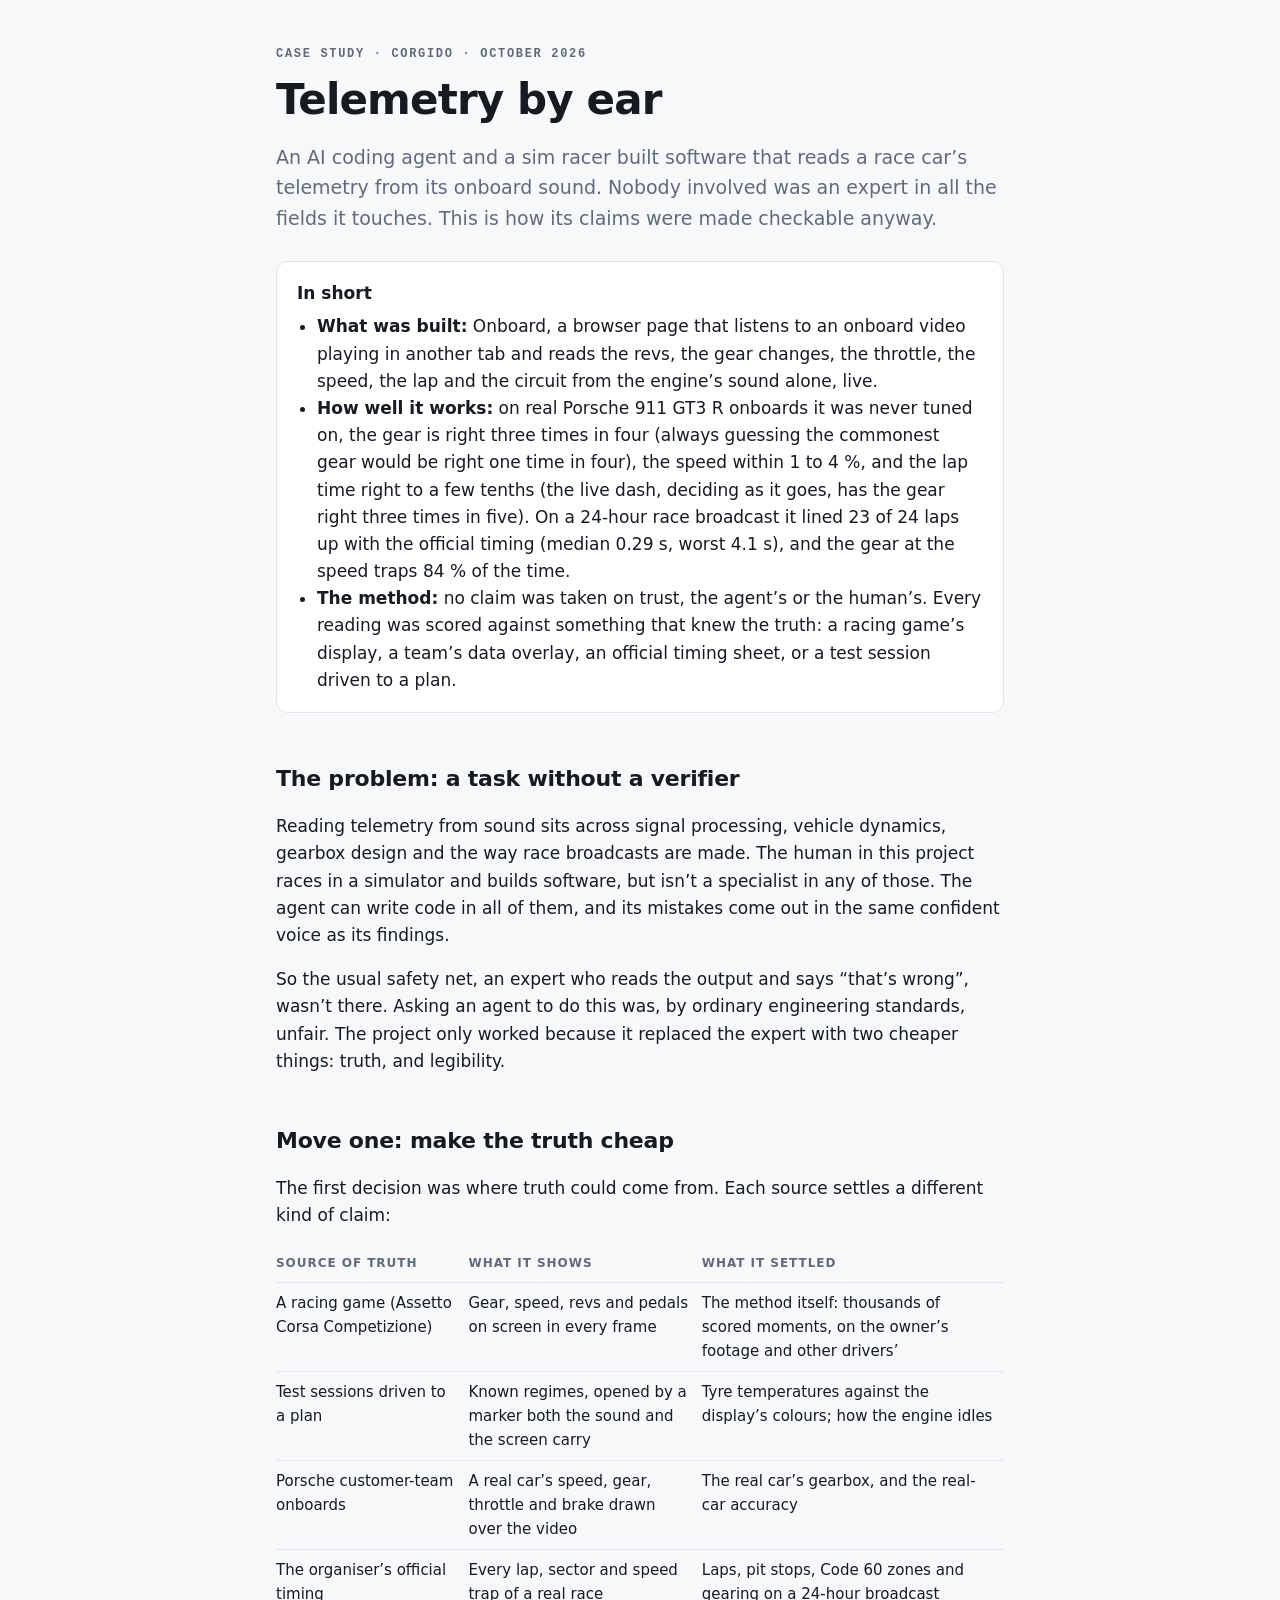
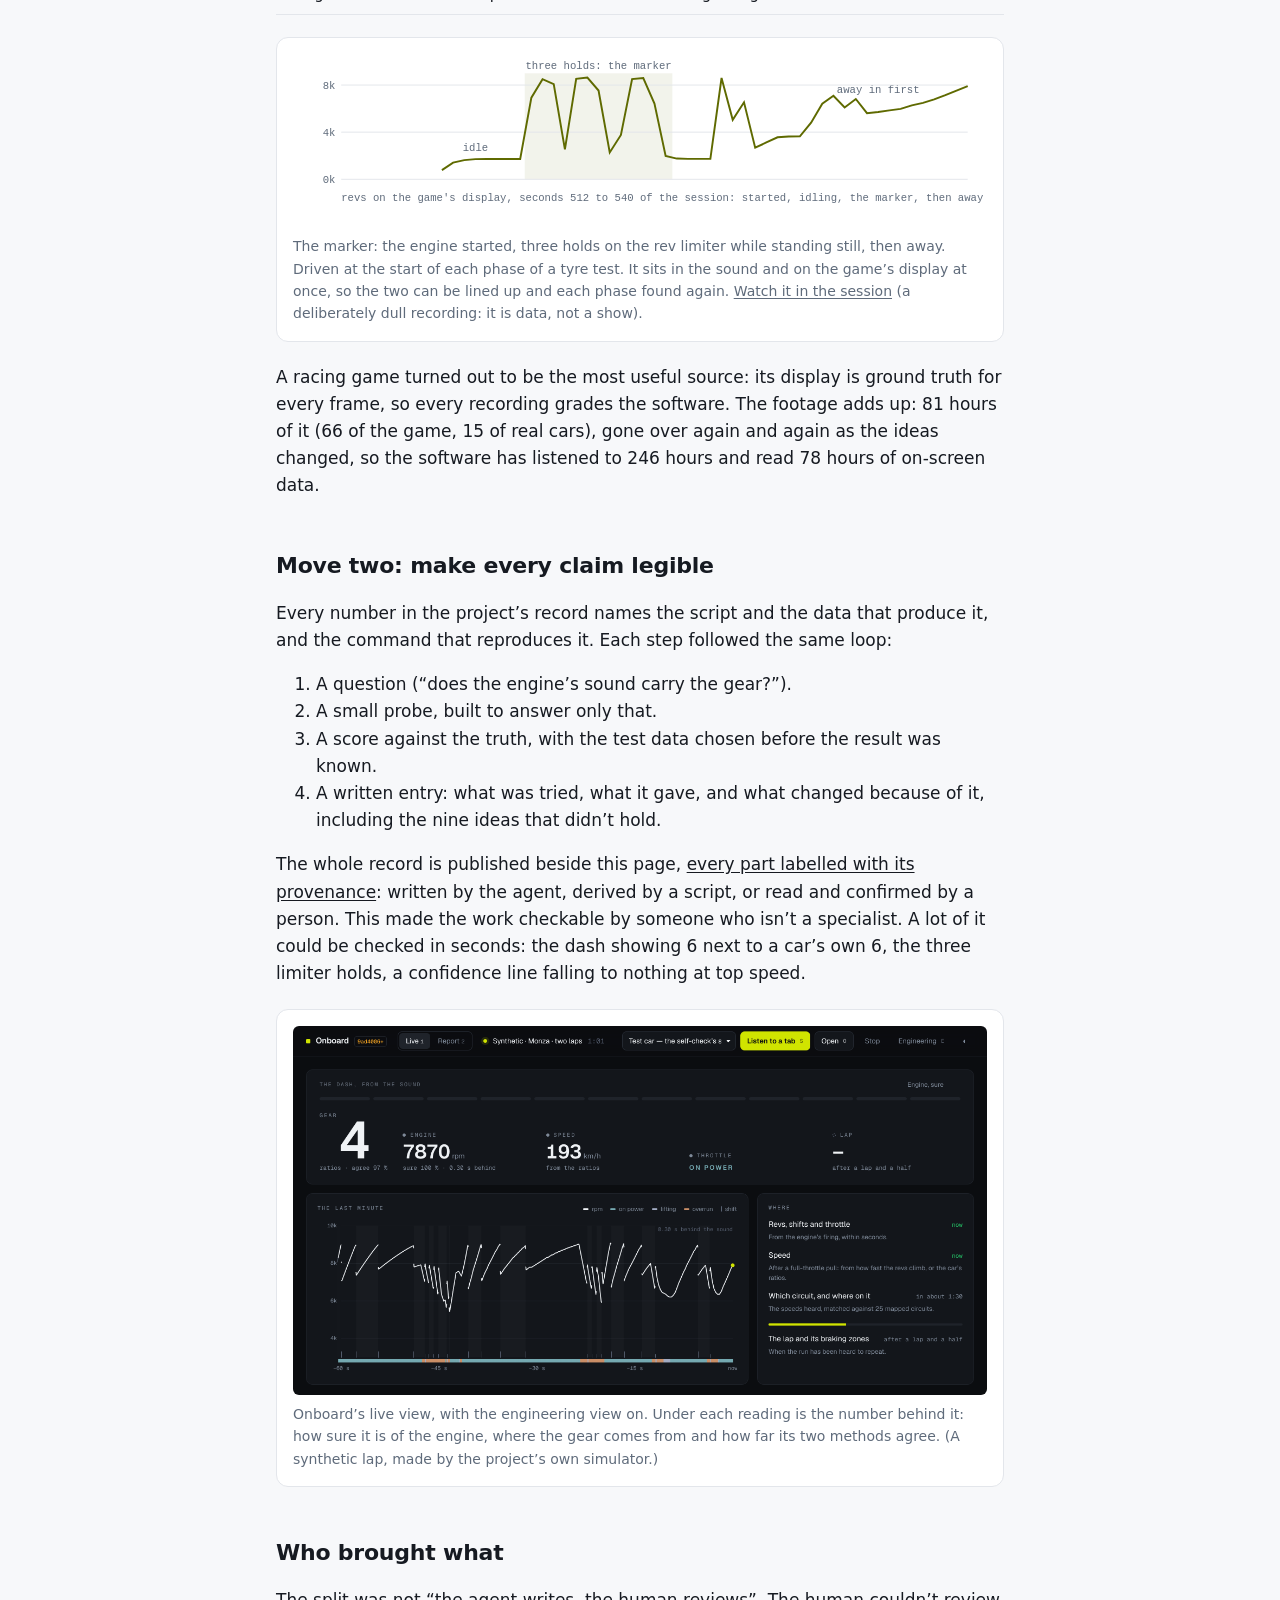
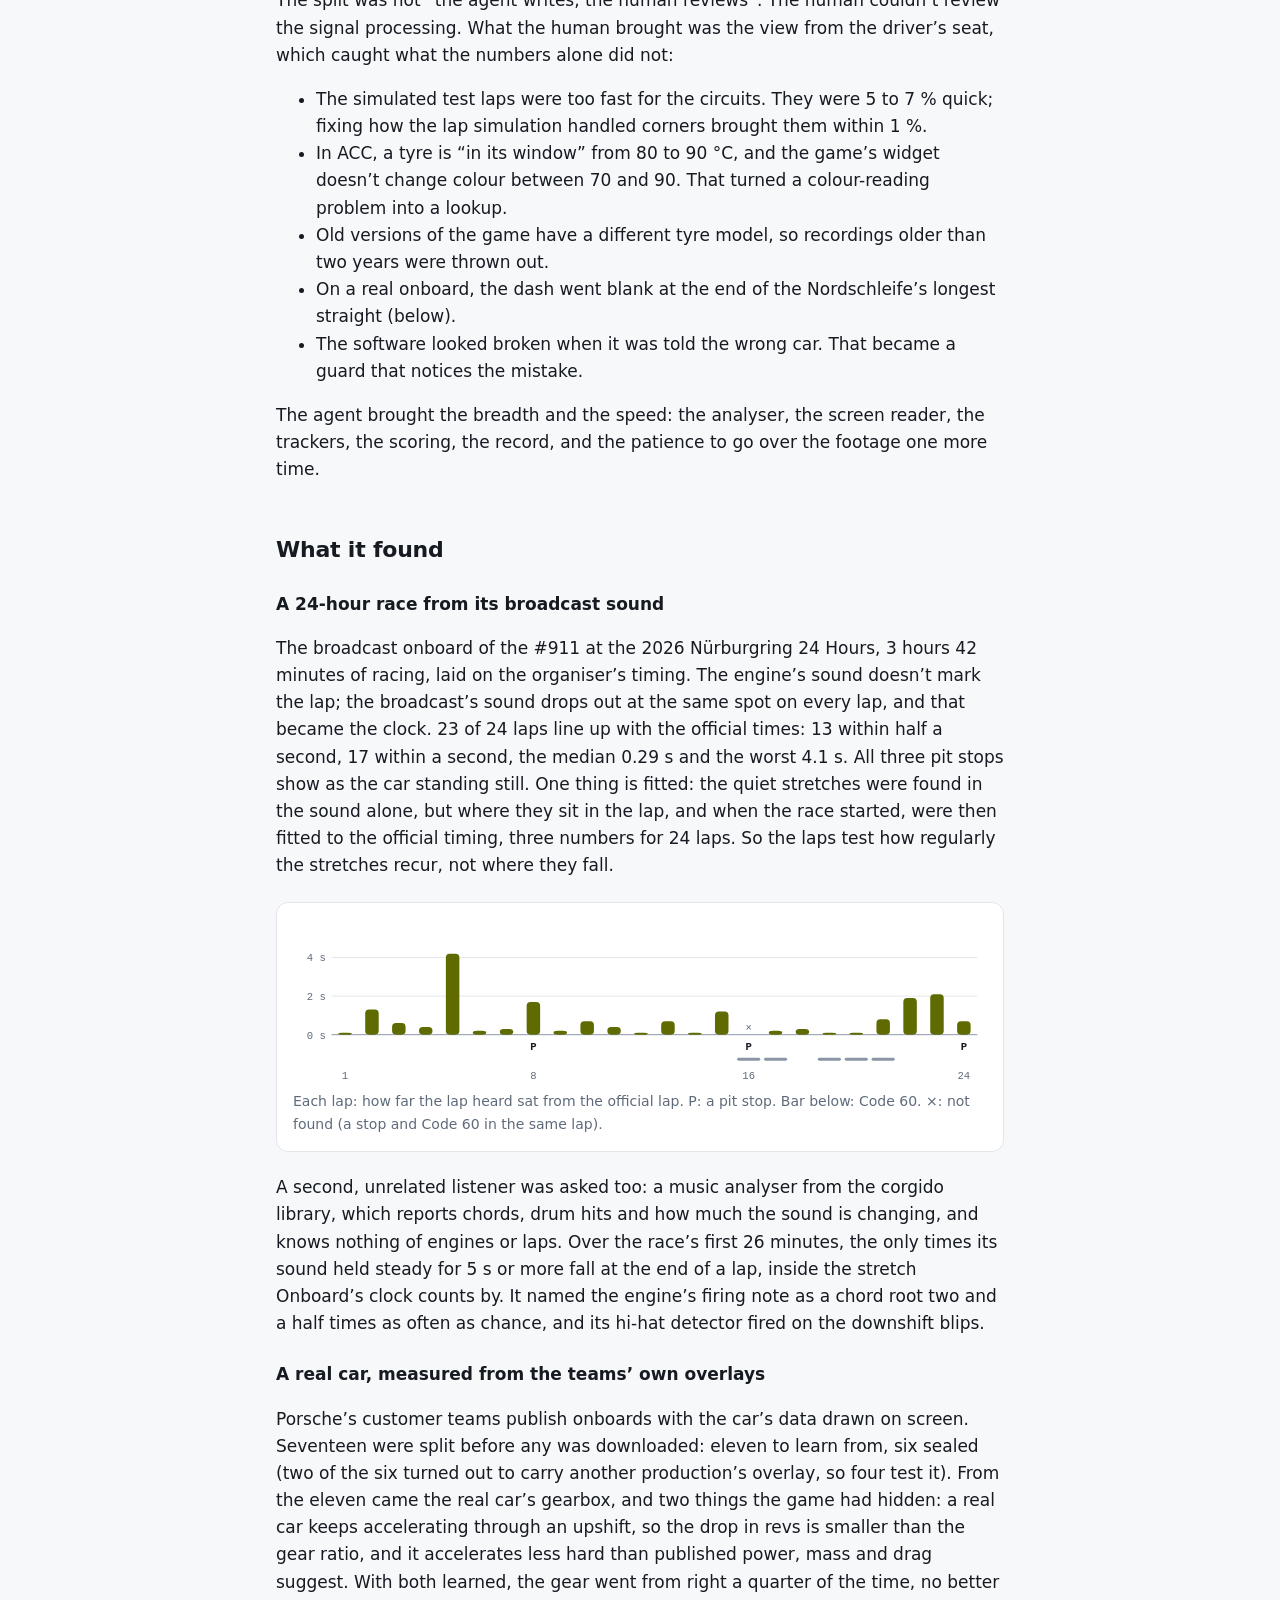
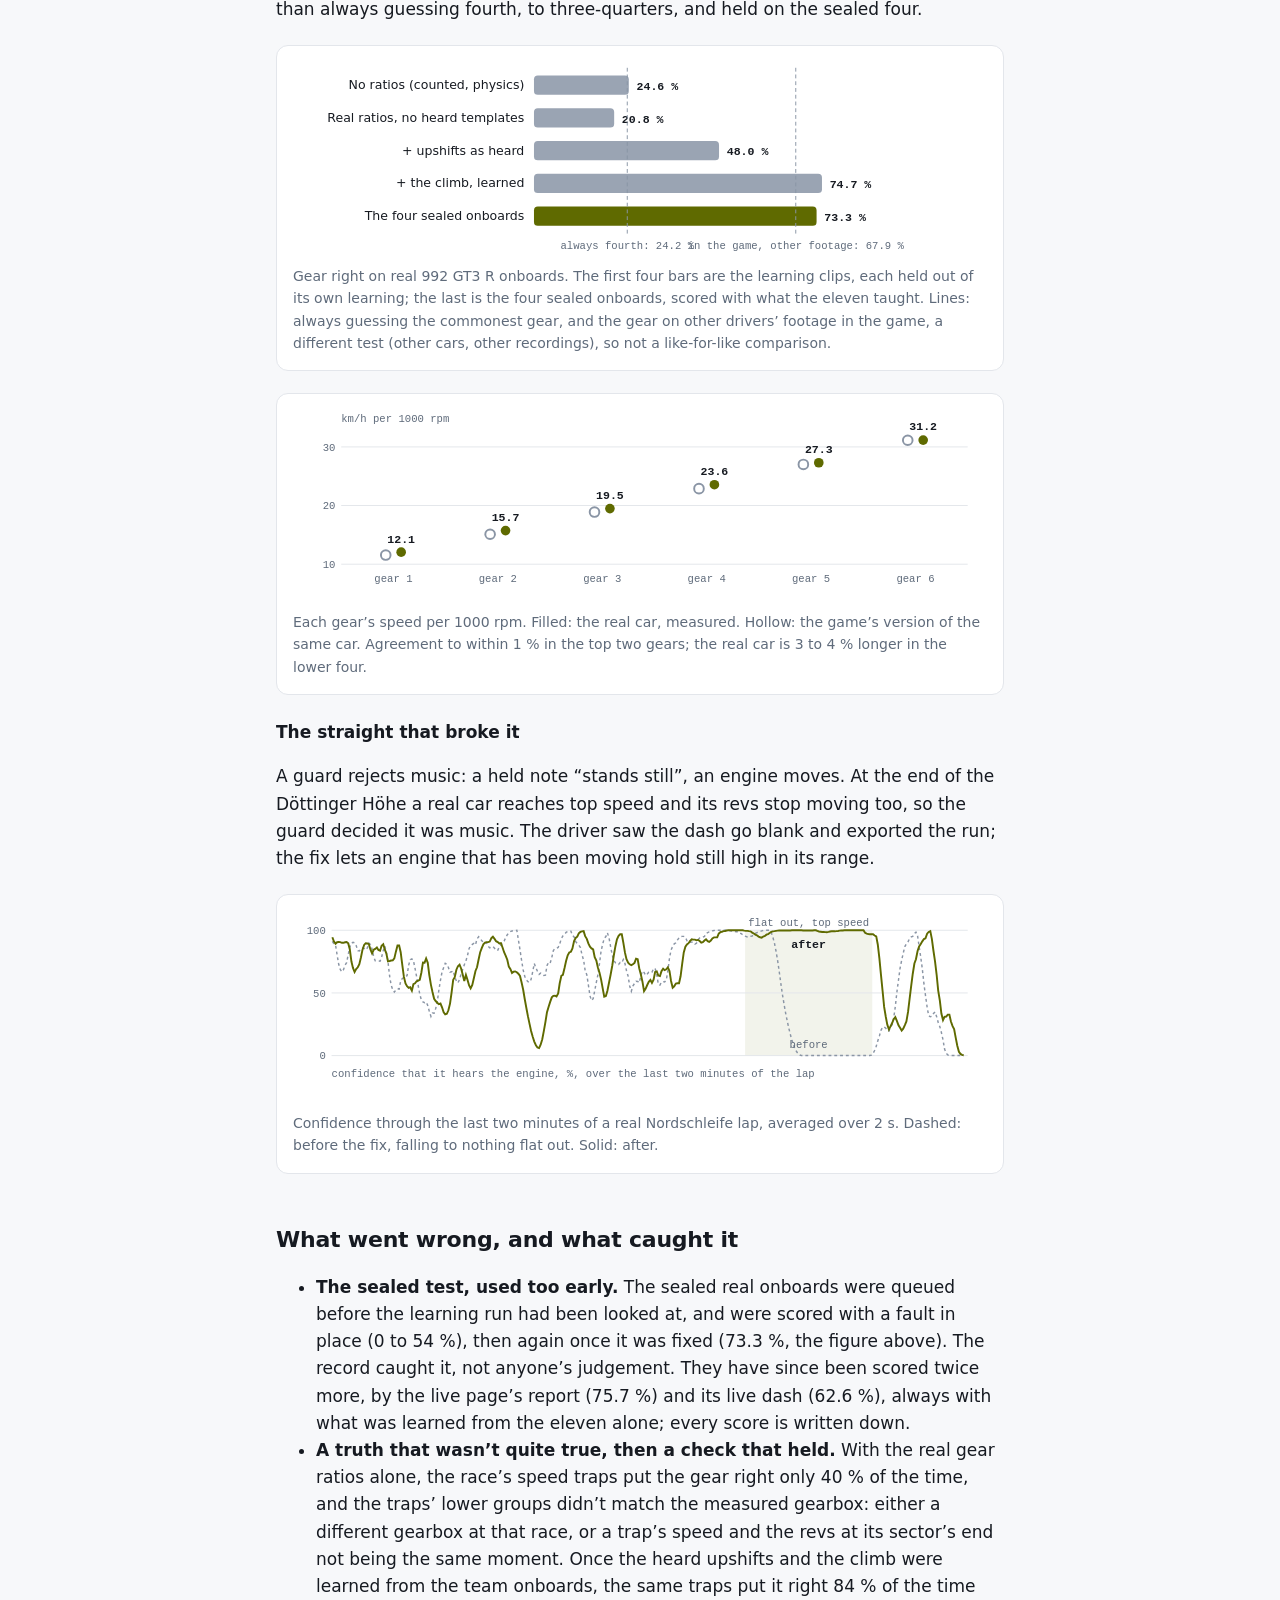
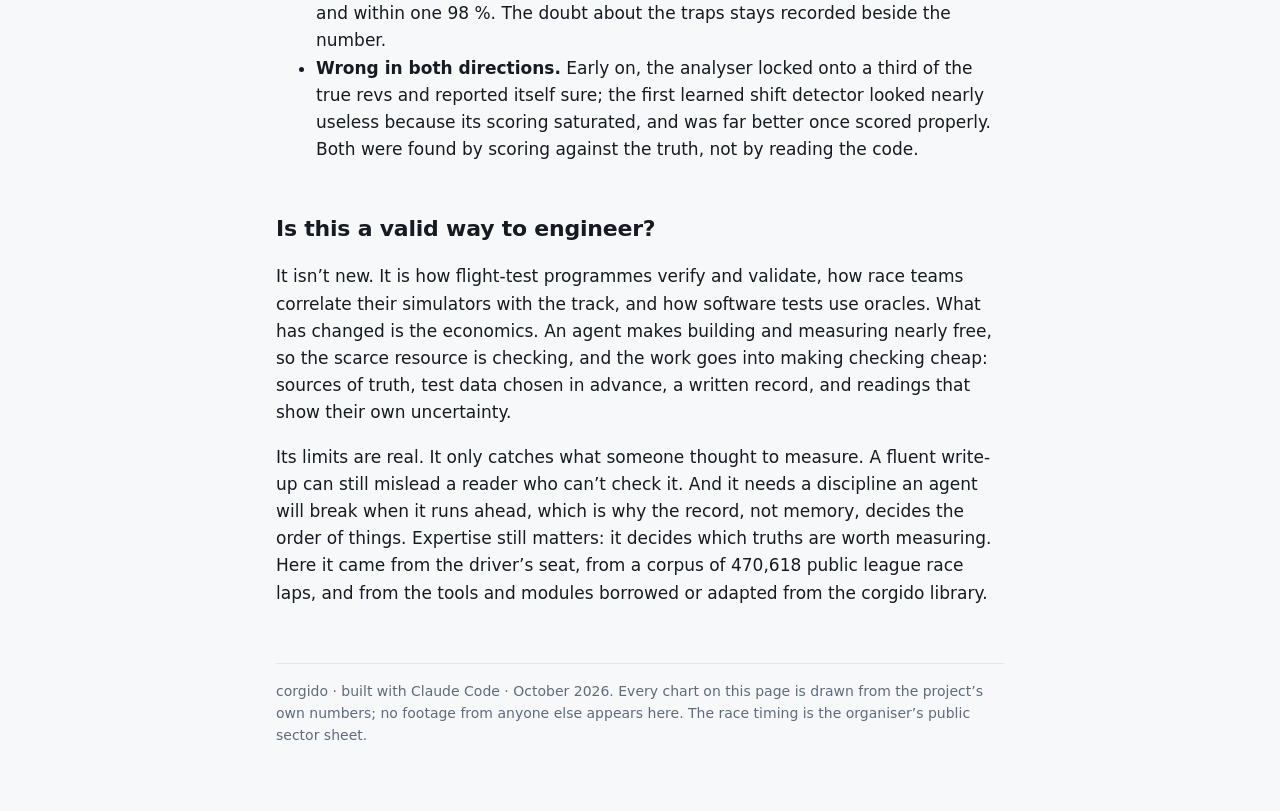
==== index.html @ 0da5e499 "Telemetry by ear: the case study and its record An AI coding agent and a sim racer built software th" ====
<!doctype html>
<html lang="en">
<head>
<meta charset="utf-8" />
<meta name="viewport" content="width=device-width, initial-scale=1" />
<title>Telemetry by ear · a case study</title>
<meta name="description" content="How an AI coding agent and a sim racer built software that reads a race car's telemetry from its onboard sound, and how its claims were made checkable without an expert in the loop." />
<style>
:root { --bg: #f7f8fa; --card: #fff; --fg: #161a21; --muted: #5f6b7b; --soft: #8a95a5; --line: #e3e6eb; --accent: #5f6a00; --accent2: #a6b01a;
  --data2: #9aa4b3; --band: rgb(95 106 0 / 0.08); color-scheme: light; }
@media (prefers-color-scheme: dark) { :root { --bg: #0b0d10; --card: #13161b; --fg: #eff2f5; --muted: #8b95a5; --soft: #5f6878; --line: #232830;
  --accent: #d0e400; --accent2: #7d8a00; --data2: #4a525e; --band: rgb(208 228 0 / 0.08); color-scheme: dark; } }
* { box-sizing: border-box; }
html, body { margin: 0; background: var(--bg); color: var(--fg); }
body { font: 17px/1.6 system-ui, -apple-system, 'Segoe UI', Roboto, sans-serif; }
main { max-width: 760px; margin: 0 auto; padding: 48px 16px 64px; }
h1 { font-size: clamp(30px, 6vw, 42px); line-height: 1.12; letter-spacing: -0.02em; margin: 0 0 14px; }
h2 { font-size: 22px; margin: 48px 0 10px; letter-spacing: -0.01em; }
h3 { font-size: 17px; margin: 24px 0 6px; }
p, li { color: var(--fg); }
.kicker { font: 600 12px/1 ui-monospace, Menlo, monospace; letter-spacing: 0.14em; text-transform: uppercase; color: var(--muted); margin: 0 0 16px; }
.lede { font-size: 19px; color: var(--muted); }
.tldr { background: var(--card); border: 1px solid var(--line); border-radius: 12px; padding: 18px 20px; margin: 28px 0; }
.tldr ul { margin: 6px 0 0; padding-left: 20px; }
figure { margin: 22px 0; background: var(--card); border: 1px solid var(--line); border-radius: 12px; padding: 16px; }
figcaption { font-size: 14px; color: var(--muted); margin-top: 8px; }
figure img { width: 100%; height: auto; border-radius: 6px; display: block; }
table { width: 100%; border-collapse: collapse; font-size: 15px; margin: 14px 0; }
th, td { text-align: left; padding: 8px 10px 8px 0; border-bottom: 1px solid var(--line); vertical-align: top; }
th { font-size: 12px; text-transform: uppercase; letter-spacing: 0.08em; color: var(--muted); font-weight: 600; }
td.n { font-variant-numeric: tabular-nums; white-space: nowrap; }
code { font: 14px ui-monospace, Menlo, monospace; background: var(--card); border: 1px solid var(--line); border-radius: 4px; padding: 1px 5px; }
a { color: inherit; text-underline-offset: 2px; }
footer { margin-top: 56px; font-size: 14px; color: var(--muted); border-top: 1px solid var(--line); padding-top: 16px; }
.chart { width: 100%; height: auto; display: block; }
.chart .lab { font-size: 13px; fill: var(--fg); } .chart .val { font: 600 12px ui-monospace, Menlo, monospace; fill: var(--fg); }
.chart .tick { font: 11px ui-monospace, Menlo, monospace; fill: var(--muted); } .chart .flag { font: 700 11px ui-monospace, Menlo, monospace; fill: var(--fg); }
.chart .grid { stroke: var(--line); } .chart .axis { stroke: var(--soft); } .chart .ref { stroke: var(--soft); stroke-dasharray: 4 3; }
.chart .bar { fill: var(--accent); } .chart .bar2 { fill: var(--data2); } .chart .soft { fill: var(--soft); }
.chart .dot { fill: var(--accent); } .chart .dot2 { fill: none; stroke: var(--soft); stroke-width: 2; }
.chart .line { fill: none; stroke: var(--accent); stroke-width: 2; } .chart .line2 { fill: none; stroke: var(--soft); stroke-width: 1.5; stroke-dasharray: 3 3; }
.chart .band { fill: var(--band); }
.legend { font-size: 13px; color: var(--muted); }
</style>
</head>
<body>
<main>
<p class="kicker">Case study · corgido · October 2026</p>
<h1>Telemetry by ear</h1>
<p class="lede">An AI coding agent and a sim racer built software that reads a race car’s telemetry from its onboard sound. Nobody
involved was an expert in all the fields it touches. This is how its claims were made checkable anyway.</p>

<div class="tldr">
  <b>In short</b>
  <ul>
    <li><b>What was built:</b> Onboard, a browser page that listens to an onboard video playing in another tab and reads the revs,
      the gear changes, the throttle, the speed, the lap and the circuit from the engine’s sound alone, live.</li>
    <li><b>How well it works:</b> on real Porsche 911 GT3 R onboards it was never tuned on, the gear is right three times in four
      (always guessing the commonest gear would be right one time in four), the
      speed within 1 to 4 %, and the lap time right to a few tenths (the live dash, deciding as it goes, has the gear right three
      times in five). On a 24-hour race broadcast it lined 23 of 24 laps up with the official timing (median 0.29 s, worst 4.1 s), and the
      gear at the speed traps 84 % of the time.</li>
    <li><b>The method:</b> no claim was taken on trust, the agent’s or the human’s. Every reading was scored against something that
      knew the truth: a racing game’s display, a team’s data overlay, an official timing sheet, or a test session driven to a plan.</li>
  </ul>
</div>

<h2>The problem: a task without a verifier</h2>
<p>Reading telemetry from sound sits across signal processing, vehicle dynamics, gearbox design and the way race broadcasts are
made. The human in this project races in a simulator and builds software, but isn’t a specialist in any of those. The agent can
write code in all of them, and its mistakes come out in the same confident voice as its findings.</p>
<p>So the usual safety net, an expert who reads the output and says “that’s wrong”, wasn’t there. Asking an agent to do this was,
by ordinary engineering standards, unfair. The project only worked because it replaced the expert with two cheaper things:
truth, and legibility.</p>

<h2>Move one: make the truth cheap</h2>
<p>The first decision was where truth could come from. Each source settles a different kind of claim:</p>
<table>
  <thead><tr><th>Source of truth</th><th>What it shows</th><th>What it settled</th></tr></thead>
  <tbody>
    <tr><td>A racing game (Assetto Corsa Competizione)</td><td>Gear, speed, revs and pedals on screen in every frame</td><td>The method itself: thousands of scored moments, on the owner’s footage and other drivers’</td></tr>
    <tr><td>Test sessions driven to a plan</td><td>Known regimes, opened by a marker both the sound and the screen carry</td><td>Tyre temperatures against the display’s colours; how the engine idles</td></tr>
    <tr><td>Porsche customer-team onboards</td><td>A real car’s speed, gear, throttle and brake drawn over the video</td><td>The real car’s gearbox, and the real-car accuracy</td></tr>
    <tr><td>The organiser’s official timing</td><td>Every lap, sector and speed trap of a real race</td><td>Laps, pit stops, Code 60 zones and gearing on a 24-hour broadcast</td></tr>
  </tbody>
</table>
<figure><svg viewBox="0 0 720 180" role="img" aria-label="Three holds on the rev limiter at standstill, the marker that opens each phase of the tyre test." class="chart"><rect x="240.4" y="20" width="153.2" height="110" class="band"/><text x="317.0" y="16.0" class="tick" text-anchor="middle">three holds: the marker</text><text x="189.3" y="100.9" class="tick" text-anchor="middle">idle</text><text x="607.1" y="40.6" class="tick" text-anchor="middle">away in first</text><line x1="50" x2="700" y1="130.0" y2="130.0" class="grid"/><text x="44.0" y="134.0" class="tick" text-anchor="end">0k</text><line x1="50" x2="700" y1="81.1" y2="81.1" class="grid"/><text x="44.0" y="85.1" class="tick" text-anchor="end">4k</text><line x1="50" x2="700" y1="32.2" y2="32.2" class="grid"/><text x="44.0" y="36.2" class="tick" text-anchor="end">8k</text><path d="M154.5,120.5 L166.1,112.7 L177.7,110.1 L189.3,109.1 L200.9,108.9 L212.5,108.9 L224.1,108.9 L235.7,108.9 L247.3,45.3 L258.9,26.1 L270.5,31.3 L282.1,98.9 L293.8,25.7 L305.4,24.5 L317.0,37.9 L328.6,102.2 L340.2,84.0 L351.8,26.1 L363.4,24.9 L375.0,51.5 L386.6,105.7 L398.2,108.5 L409.8,108.8 L421.4,108.8 L433.0,108.8 L444.6,24.9 L456.2,68.3 L467.9,50.1 L479.5,97.2 L491.1,91.8 L502.7,86.4 L514.3,85.6 L525.9,85.4 L537.5,71.2 L549.1,51.5 L560.7,43.4 L572.3,55.5 L583.9,46.7 L595.5,61.4 L607.1,60.2 L618.8,58.5 L630.4,56.9 L642.0,53.3 L653.6,50.7 L665.2,47.0 L676.8,42.6 L688.4,37.9 L700.0,33.4" class="line"/><text x="50.0" y="152.0" class="tick" text-anchor="start">revs on the game&#x27;s display, seconds 512 to 540 of the session: started, idling, the marker, then away</text></svg><figcaption>The marker: the engine started, three holds on the rev limiter while standing still, then away. Driven at the start of each phase of a
tyre test. It sits in the sound and on the game’s display at once, so the two can be lined up and each phase found again.
<a href="https://youtu.be/BY01bCvH24k?t=516">Watch it in the session</a> (a deliberately dull recording: it is data, not a show).</figcaption></figure>
<p>A racing game turned out to be the most useful source: its display is ground truth for every frame, so every recording grades the
software. The footage adds up: 81 hours of it (66 of the game, 15 of real cars), gone over again and again as the
ideas changed, so the software has listened to 246 hours and read 78 hours of on-screen data.</p>

<h2>Move two: make every claim legible</h2>
<p>Every number in the project’s record names the script and the data that produce it, and the command that reproduces it. Each step
followed the same loop:</p>
<ol>
  <li>A question (“does the engine’s sound carry the gear?”).</li>
  <li>A small probe, built to answer only that.</li>
  <li>A score against the truth, with the test data chosen before the result was known.</li>
  <li>A written entry: what was tried, what it gave, and what changed because of it, including the nine ideas that didn’t hold.</li>
</ol>
<p>The whole record is published beside this page, <a href="record.html">every part labelled with its provenance</a>: written
by the agent, derived by a script, or read and confirmed by a person. This made the work checkable by someone who isn’t a specialist. A lot of it could be checked in seconds: the dash showing 6 next to
a car’s own 6, the three limiter holds, a confidence line falling to nothing at top speed.</p>
<figure><img src="img/live.png" alt="Onboard's live view listening to a synthetic lap, with the engineering view on: the gear, revs, speed and throttle, each with the numbers behind it, and the last minute of revs." loading="lazy" />
<figcaption>Onboard’s live view, with the engineering view on. Under each reading is the number behind it: how sure it is of the
engine, where the gear comes from and how far its two methods agree. (A synthetic lap, made by the project’s own simulator.)</figcaption></figure>

<h2>Who brought what</h2>
<p>The split was not “the agent writes, the human reviews”. The human couldn’t review the signal processing. What the human brought
was the view from the driver’s seat, which caught what the numbers alone did not:</p>
<ul>
  <li>The simulated test laps were too fast for the circuits. They were 5 to 7 % quick; fixing how the lap simulation handled corners
    brought them within 1 %.</li>
  <li>In ACC, a tyre is “in its window” from 80 to 90 °C, and the game’s widget doesn’t change colour between 70 and 90. That turned a
    colour-reading problem into a lookup.</li>
  <li>Old versions of the game have a different tyre model, so recordings older than two years were thrown out.</li>
  <li>On a real onboard, the dash went blank at the end of the Nordschleife’s longest straight (below).</li>
  <li>The software looked broken when it was told the wrong car. That became a guard that notices the mistake.</li>
</ul>
<p>The agent brought the breadth and the speed: the analyser, the screen reader, the trackers, the scoring, the record, and the
patience to go over the footage one more time.</p>

<h2>What it found</h2>
<h3>A 24-hour race from its broadcast sound</h3>
<p>The broadcast onboard of the #911 at the 2026 Nürburgring 24 Hours, 3 hours 42 minutes of racing, laid on the organiser’s timing.
The engine’s sound doesn’t mark the lap; the broadcast’s sound drops out at the same spot on every lap, and that became the clock.
23 of 24 laps line up with the official times: 13 within half a second, 17 within a second, the median 0.29 s and the worst 4.1 s.
All three pit stops show as the car standing still. One thing is fitted: the quiet stretches were found in the sound alone, but where
they sit in the lap, and when the race started, were then fitted to the official timing, three numbers for 24 laps. So the laps
test how regularly the stretches recur, not where they fall.</p>
<figure><svg viewBox="0 0 720 170" role="img" aria-label="The 24 laps of the #911 at the 2026 Nürburgring 24 Hours: 23 lined up with the official timing to a median 0.29 s; lap 16 not found; stops on laps 8, 16 and 24." class="chart"><line x1="40" x2="710" y1="120.0" y2="120.0" class="axis"/><text x="34.0" y="124.0" class="tick" text-anchor="end">0 s</text><line x1="40" x2="710" y1="80.0" y2="80.0" class="grid"/><text x="34.0" y="84.0" class="tick" text-anchor="end">2 s</text><line x1="40" x2="710" y1="40.0" y2="40.0" class="grid"/><text x="34.0" y="44.0" class="tick" text-anchor="end">4 s</text><rect x="47.0" y="118.0" width="14" height="2.0" rx="4" class="bar"><title>Lap 1: 0.0 s</title></rect><text x="54.0" y="166.0" class="tick" text-anchor="middle">1</text><rect x="74.9" y="94.0" width="14" height="26.0" rx="4" class="bar"><title>Lap 2: 1.2 s</title></rect><rect x="102.8" y="108.0" width="14" height="12.0" rx="4" class="bar"><title>Lap 3: 0.5 s</title></rect><rect x="130.7" y="112.0" width="14" height="8.0" rx="4" class="bar"><title>Lap 4: 0.3 s</title></rect><rect x="158.6" y="36.0" width="14" height="84.0" rx="4" class="bar"><title>Lap 5: 4.1 s</title></rect><rect x="186.5" y="116.0" width="14" height="4.0" rx="4" class="bar"><title>Lap 6: 0.1 s</title></rect><rect x="214.5" y="114.0" width="14" height="6.0" rx="4" class="bar"><title>Lap 7: 0.2 s</title></rect><rect x="242.4" y="86.0" width="14" height="34.0" rx="4" class="bar"><title>Lap 8: 1.6 s</title></rect><text x="249.4" y="136.0" class="flag" text-anchor="middle">P</text><text x="249.4" y="166.0" class="tick" text-anchor="middle">8</text><rect x="270.3" y="116.0" width="14" height="4.0" rx="4" class="bar"><title>Lap 9: 0.1 s</title></rect><rect x="298.2" y="106.0" width="14" height="14.0" rx="4" class="bar"><title>Lap 10: 0.6 s</title></rect><rect x="326.1" y="112.0" width="14" height="8.0" rx="4" class="bar"><title>Lap 11: 0.3 s</title></rect><rect x="354.0" y="118.0" width="14" height="2.0" rx="4" class="bar"><title>Lap 12: 0.0 s</title></rect><rect x="382.0" y="106.0" width="14" height="14.0" rx="4" class="bar"><title>Lap 13: 0.6 s</title></rect><rect x="409.9" y="118.0" width="14" height="2.0" rx="4" class="bar"><title>Lap 14: 0.0 s</title></rect><rect x="437.8" y="96.0" width="14" height="24.0" rx="4" class="bar"><title>Lap 15: 1.1 s</title></rect><text x="472.7" y="116.0" class="tick" text-anchor="middle">×</text><text x="472.7" y="136.0" class="flag" text-anchor="middle">P</text><rect x="460.8" y="144" width="23.9" height="3" rx="1.5" class="soft"/><text x="472.7" y="166.0" class="tick" text-anchor="middle">16</text><rect x="493.6" y="116.0" width="14" height="4.0" rx="4" class="bar"><title>Lap 17: 0.1 s</title></rect><rect x="488.7" y="144" width="23.9" height="3" rx="1.5" class="soft"/><rect x="521.5" y="114.0" width="14" height="6.0" rx="4" class="bar"><title>Lap 18: 0.2 s</title></rect><rect x="549.5" y="118.0" width="14" height="2.0" rx="4" class="bar"><title>Lap 19: 0.0 s</title></rect><rect x="544.5" y="144" width="23.9" height="3" rx="1.5" class="soft"/><rect x="577.4" y="118.0" width="14" height="2.0" rx="4" class="bar"><title>Lap 20: 0.0 s</title></rect><rect x="572.4" y="144" width="23.9" height="3" rx="1.5" class="soft"/><rect x="605.3" y="104.0" width="14" height="16.0" rx="4" class="bar"><title>Lap 21: 0.7 s</title></rect><rect x="600.3" y="144" width="23.9" height="3" rx="1.5" class="soft"/><rect x="633.2" y="82.0" width="14" height="38.0" rx="4" class="bar"><title>Lap 22: 1.8 s</title></rect><rect x="661.1" y="78.0" width="14" height="42.0" rx="4" class="bar"><title>Lap 23: 2.0 s</title></rect><rect x="689.0" y="106.0" width="14" height="14.0" rx="4" class="bar"><title>Lap 24: 0.6 s</title></rect><text x="696.0" y="136.0" class="flag" text-anchor="middle">P</text><text x="696.0" y="166.0" class="tick" text-anchor="middle">24</text></svg><figcaption>Each lap: how far the lap heard sat from the official lap. P: a pit stop. Bar below: Code 60. ×: not
found (a stop and Code 60 in the same lap).</figcaption></figure>
<p>A second, unrelated listener was asked too: a music analyser from the corgido library, which reports chords, drum hits
and how much the sound is changing, and knows nothing of engines or laps. Over the race’s first 26 minutes, the only times
its sound held steady for 5 s or more fall at the end of a lap, inside the stretch Onboard’s clock counts by. It named the engine’s
firing note as a chord root two and a half times as often as chance, and its hi-hat detector fired on the downshift blips.</p>

<h3>A real car, measured from the teams’ own overlays</h3>
<p>Porsche’s customer teams publish onboards with the car’s data drawn on screen. Seventeen were split before any was downloaded:
eleven to learn from, six sealed (two of the six turned out to carry another production’s overlay, so four test it). From the eleven came the real car’s gearbox, and two things the game had hidden: a real car keeps
accelerating through an upshift, so the drop in revs is smaller than the gear ratio, and it accelerates less hard than published
power, mass and drag suggest. With both learned, the gear went from right a quarter of the time, no better than always guessing fourth, to
three-quarters, and held on the sealed four.</p>
<figure><svg viewBox="0 0 720 202" role="img" aria-label="Gear right on real 992 GT3 R onboards: 24.6 % without ratios; 48.0 % with heard upshift templates; 74.7 % with the learned climb (each clip held out); 73.3 % on the four sealed onboards; always guessing the commonest gear, 24.2 %." class="chart"><text x="240.0" y="28.0" class="lab" text-anchor="end">No ratios (counted, physics)</text><rect x="250" y="14" width="98.4" height="20" rx="4" class="bar2"/><text x="356.4" y="29.0" class="val" text-anchor="start">24.6 %</text><text x="240.0" y="62.0" class="lab" text-anchor="end">Real ratios, no heard templates</text><rect x="250" y="48" width="83.2" height="20" rx="4" class="bar2"/><text x="341.2" y="63.0" class="val" text-anchor="start">20.8 %</text><text x="240.0" y="96.0" class="lab" text-anchor="end">+ upshifts as heard</text><rect x="250" y="82" width="192.0" height="20" rx="4" class="bar2"/><text x="450.0" y="97.0" class="val" text-anchor="start">48.0 %</text><text x="240.0" y="130.0" class="lab" text-anchor="end">+ the climb, learned</text><rect x="250" y="116" width="298.8" height="20" rx="4" class="bar2"/><text x="556.8" y="131.0" class="val" text-anchor="start">74.7 %</text><text x="240.0" y="164.0" class="lab" text-anchor="end">The four sealed onboards</text><rect x="250" y="150" width="293.2" height="20" rx="4" class="bar"/><text x="551.2" y="165.0" class="val" text-anchor="start">73.3 %</text><line x1="521.6" x2="521.6" y1="6" y2="180" class="ref"/><text x="521.6" y="194.0" class="tick" text-anchor="middle">in the game, other footage: 67.9 %</text><line x1="346.8" x2="346.8" y1="6" y2="180" class="ref"/><text x="346.8" y="194.0" class="tick" text-anchor="middle">always fourth: 24.2 %</text></svg><figcaption>Gear right on real 992 GT3 R onboards. The first four bars are the learning clips, each held out of
its own learning; the last is the four sealed onboards, scored with what the eleven taught. Lines: always guessing the commonest
gear, and the gear on other drivers’ footage in the game, a different test (other cars, other recordings), so not a like-for-like
comparison.</figcaption></figure>
<figure><svg viewBox="0 0 720 200" role="img" aria-label="Each gear&#x27;s km/h per 1000 rpm: the real 992 GT3 R (measured from team onboards) against the game&#x27;s 992; the real car is 3 to 4 % longer in gears 1 to 4." class="chart"><line x1="50" x2="700" y1="160.0" y2="160.0" class="grid"/><text x="44.0" y="164.0" class="tick" text-anchor="end">10</text><line x1="50" x2="700" y1="99.1" y2="99.1" class="grid"/><text x="44.0" y="103.1" class="tick" text-anchor="end">20</text><line x1="50" x2="700" y1="38.3" y2="38.3" class="grid"/><text x="44.0" y="42.3" class="tick" text-anchor="end">30</text><circle cx="96.2" cy="150.5" r="5" class="dot2"/><circle cx="112.2" cy="147.5" r="5" class="dot"/><text x="104.2" y="178.0" class="tick" text-anchor="middle">gear 1</text><text x="112.2" y="137.5" class="val" text-anchor="middle">12.1</text><circle cx="204.5" cy="128.9" r="5" class="dot2"/><circle cx="220.5" cy="125.1" r="5" class="dot"/><text x="212.5" y="178.0" class="tick" text-anchor="middle">gear 2</text><text x="220.5" y="115.1" class="val" text-anchor="middle">15.7</text><circle cx="312.8" cy="105.9" r="5" class="dot2"/><circle cx="328.8" cy="102.3" r="5" class="dot"/><text x="320.8" y="178.0" class="tick" text-anchor="middle">gear 3</text><text x="328.8" y="92.3" class="val" text-anchor="middle">19.5</text><circle cx="421.2" cy="81.6" r="5" class="dot2"/><circle cx="437.2" cy="77.5" r="5" class="dot"/><text x="429.2" y="178.0" class="tick" text-anchor="middle">gear 4</text><text x="437.2" y="67.5" class="val" text-anchor="middle">23.6</text><circle cx="529.5" cy="56.5" r="5" class="dot2"/><circle cx="545.5" cy="54.7" r="5" class="dot"/><text x="537.5" y="178.0" class="tick" text-anchor="middle">gear 5</text><text x="545.5" y="44.7" class="val" text-anchor="middle">27.3</text><circle cx="637.8" cy="31.4" r="5" class="dot2"/><circle cx="653.8" cy="31.2" r="5" class="dot"/><text x="645.8" y="178.0" class="tick" text-anchor="middle">gear 6</text><text x="653.8" y="21.2" class="val" text-anchor="middle">31.2</text><text x="50.0" y="12.0" class="tick" text-anchor="start">km/h per 1000 rpm</text></svg><figcaption>Each gear’s speed per 1000 rpm. Filled: the real car, measured. Hollow: the game’s version of the same
car. Agreement to within 1 % in the top two gears; the real car is 3 to 4 % longer in the lower four.</figcaption></figure>

<h3>The straight that broke it</h3>
<p>A guard rejects music: a held note “stands still”, an engine moves. At the end of the Döttinger Höhe a real car reaches top speed
and its revs stop moving too, so the guard decided it was music. The driver saw the dash go blank and exported the run; the fix
lets an engine that has been moving hold still high in its range.</p>
<figure><svg viewBox="0 0 720 200" role="img" aria-label="Confidence through the end of a real Nordschleife lap: before the fix it fell to nothing flat out at top speed; after, it holds." class="chart"><rect x="469.0" y="20" width="132.0" height="130" class="band"/><text x="535.0" y="16.0" class="tick" text-anchor="middle">flat out, top speed</text><line x1="40" x2="700" y1="150.0" y2="150.0" class="grid"/><text x="34.0" y="154.0" class="tick" text-anchor="end">0</text><line x1="40" x2="700" y1="85.0" y2="85.0" class="grid"/><text x="34.0" y="89.0" class="tick" text-anchor="end">50</text><line x1="40" x2="700" y1="20.0" y2="20.0" class="grid"/><text x="34.0" y="24.0" class="tick" text-anchor="end">100</text><path d="M40.8,31.5 L42.4,33.9 L44.1,35.2 L45.7,45.3 L47.4,55.3 L49.0,60.7 L50.7,63.1 L52.3,61.0 L54.0,56.2 L55.6,53.6 L57.3,45.1 L58.9,37.6 L60.6,33.6 L62.2,32.4 L63.9,33.0 L65.5,35.8 L67.2,41.2 L68.8,41.5 L70.5,39.1 L72.1,38.4 L73.8,38.9 L75.4,40.4 L77.1,38.4 L78.7,33.2 L80.4,34.9 L82.0,39.3 L83.7,47.5 L85.3,51.6 L87.0,51.8 L88.6,51.9 L90.3,52.1 L91.9,47.9 L93.6,41.2 L95.2,36.3 L96.9,42.8 L98.5,52.3 L100.2,67.4 L101.8,76.8 L103.5,81.7 L105.1,84.1 L106.8,82.0 L108.4,80.7 L110.1,81.1 L111.7,72.6 L113.4,70.0 L115.0,69.0 L116.7,68.5 L118.3,67.0 L120.0,56.2 L121.6,50.5 L123.3,49.7 L124.9,51.4 L126.6,59.6 L128.2,67.9 L129.9,77.4 L131.5,86.3 L133.2,92.4 L134.8,94.3 L136.5,95.2 L138.1,94.3 L139.8,98.0 L141.4,104.1 L143.1,109.5 L144.7,105.8 L146.4,106.0 L148.0,101.3 L149.7,93.9 L151.3,82.2 L153.0,71.8 L154.6,63.3 L156.3,58.6 L157.9,54.2 L159.6,55.3 L161.2,58.6 L162.9,63.5 L164.5,63.1 L166.2,62.0 L167.8,68.3 L169.5,72.6 L171.1,74.6 L172.8,70.9 L174.4,65.3 L176.1,60.5 L177.7,55.8 L179.4,51.8 L181.0,46.2 L182.7,38.9 L184.3,36.0 L186.0,34.7 L187.6,33.7 L189.3,35.2 L190.9,28.9 L192.6,26.7 L194.2,28.7 L195.9,30.8 L197.5,32.6 L199.2,33.6 L200.8,32.8 L202.5,36.7 L204.1,38.2 L205.8,37.1 L207.4,36.9 L209.1,38.6 L210.7,40.8 L212.4,40.8 L214.0,37.3 L215.7,35.4 L217.3,33.4 L219.0,31.3 L220.6,27.8 L222.3,24.5 L223.9,23.0 L225.6,21.5 L227.2,20.7 L228.9,20.6 L230.5,20.2 L232.2,20.0 L233.8,29.7 L235.5,40.2 L237.1,51.0 L238.8,61.2 L240.4,67.7 L242.1,71.4 L243.7,73.3 L245.4,73.9 L247.0,70.9 L248.7,62.9 L250.3,54.4 L252.0,59.0 L253.6,62.5 L255.3,65.7 L256.9,64.4 L258.6,65.5 L260.2,66.8 L261.9,66.6 L263.5,56.6 L265.2,53.2 L266.8,54.0 L268.5,48.2 L270.1,41.0 L271.8,39.1 L273.4,38.6 L275.1,37.8 L276.7,34.1 L278.4,28.7 L280.0,25.8 L281.7,24.5 L283.3,22.2 L285.0,21.3 L286.6,20.9 L288.3,20.9 L289.9,25.2 L291.6,26.9 L293.2,31.5 L294.9,33.9 L296.5,35.2 L298.2,38.0 L299.8,45.4 L301.5,51.0 L303.1,61.8 L304.8,66.1 L306.4,76.5 L308.1,88.0 L309.7,92.8 L311.4,90.9 L313.0,82.8 L314.7,74.0 L316.3,66.4 L318.0,54.4 L319.6,41.7 L321.3,34.3 L322.9,28.5 L324.6,26.5 L326.2,22.6 L327.9,28.2 L329.5,36.9 L331.2,45.6 L332.8,51.0 L334.5,53.8 L336.1,54.9 L337.8,55.5 L339.4,53.4 L341.1,53.8 L342.7,50.3 L344.4,54.4 L346.0,62.0 L347.7,67.7 L349.3,77.8 L351.0,83.3 L352.6,77.8 L354.3,75.2 L355.9,72.9 L357.6,73.1 L359.2,74.4 L360.9,67.4 L362.5,62.3 L364.2,63.8 L365.8,66.8 L367.5,65.3 L369.1,63.5 L370.8,63.3 L372.4,63.6 L374.1,59.7 L375.7,59.6 L377.4,65.9 L379.0,76.1 L380.7,76.8 L382.3,73.7 L384.0,73.3 L385.6,73.7 L387.3,71.3 L388.9,62.5 L390.6,48.8 L392.2,40.6 L393.9,36.7 L395.5,34.1 L397.2,33.0 L398.8,30.2 L400.5,27.8 L402.1,26.5 L403.8,26.3 L405.4,26.3 L407.1,27.2 L408.7,30.8 L410.4,32.4 L412.0,32.4 L413.7,32.3 L415.3,32.3 L417.0,34.3 L418.6,33.4 L420.3,29.7 L421.9,28.0 L423.6,27.8 L425.2,27.2 L426.9,26.3 L428.5,23.3 L430.2,22.4 L431.8,21.7 L433.5,21.3 L435.1,20.6 L436.8,20.2 L438.4,20.0 L440.1,20.0 L441.7,20.0 L443.4,20.0 L445.0,20.0 L446.7,20.0 L448.3,20.0 L450.0,20.0 L451.6,20.0 L453.3,20.6 L454.9,20.7 L456.6,20.7 L458.2,21.3 L459.9,21.5 L461.5,21.5 L463.2,23.2 L464.8,23.3 L466.5,24.5 L468.1,25.9 L469.8,26.3 L471.4,26.9 L473.1,27.2 L474.7,26.3 L476.4,25.9 L478.0,24.8 L479.7,23.3 L481.3,22.4 L483.0,21.7 L484.6,21.3 L486.3,20.6 L487.9,20.2 L489.6,20.0 L491.2,20.0 L492.9,20.0 L494.5,20.0 L496.2,22.4 L497.8,26.9 L499.5,33.4 L501.1,41.5 L502.8,51.4 L504.4,62.5 L506.1,75.0 L507.7,86.1 L509.4,96.3 L511.0,105.4 L512.7,113.8 L514.3,121.2 L516.0,128.1 L517.6,134.2 L519.3,139.2 L520.9,143.1 L522.6,146.1 L524.2,148.1 L525.9,149.4 L527.5,150.0 L529.2,150.0 L530.8,150.0 L532.5,150.0 L534.1,150.0 L535.8,150.0 L537.4,150.0 L539.1,150.0 L540.7,150.0 L542.4,150.0 L544.0,150.0 L545.7,150.0 L547.3,150.0 L549.0,150.0 L550.6,150.0 L552.3,150.0 L553.9,150.0 L555.6,150.0 L557.2,150.0 L558.9,150.0 L560.5,150.0 L562.2,150.0 L563.8,150.0 L565.5,150.0 L567.1,150.0 L568.8,150.0 L570.4,150.0 L572.1,150.0 L573.7,150.0 L575.4,150.0 L577.0,150.0 L578.7,150.0 L580.3,150.0 L582.0,150.0 L583.6,150.0 L585.3,150.0 L586.9,150.0 L588.6,150.0 L590.2,150.0 L591.9,150.0 L593.5,150.0 L595.2,150.0 L596.8,150.0 L598.5,150.0 L600.1,149.6 L601.8,147.8 L603.4,144.8 L605.1,140.3 L606.7,134.8 L608.4,129.6 L610.0,123.8 L611.7,120.7 L613.3,120.1 L615.0,121.6 L616.6,124.0 L618.3,124.6 L619.9,120.5 L621.6,117.9 L623.2,111.2 L624.9,99.1 L626.5,84.4 L628.2,71.6 L629.8,59.6 L631.5,51.0 L633.1,43.8 L634.8,36.9 L636.4,33.9 L638.1,31.9 L639.7,28.4 L641.4,26.9 L643.0,26.3 L644.7,23.3 L646.3,21.9 L648.0,25.8 L649.6,36.9 L651.3,48.0 L652.9,59.9 L654.6,75.7 L656.2,87.6 L657.9,99.7 L659.5,108.6 L661.2,109.7 L662.8,109.3 L664.5,106.4 L666.1,104.7 L667.8,109.7 L669.4,115.6 L671.1,120.1 L672.7,126.0 L674.4,133.7 L676.0,143.3 L677.7,147.6 L679.3,149.3 L681.0,149.8 L682.6,150.0 L684.3,150.0 L685.9,150.0 L687.6,150.0 L689.2,150.0 L690.9,150.0 L692.5,150.0 L694.2,150.0 L695.8,150.0" class="line2"/><path d="M40.8,27.2 L42.4,31.5 L44.1,33.9 L45.7,32.4 L47.4,32.1 L49.0,32.3 L50.7,33.0 L52.3,33.0 L54.0,32.4 L55.6,32.1 L57.3,33.6 L58.9,39.7 L60.6,52.5 L62.2,59.0 L63.9,63.3 L65.5,60.3 L67.2,58.4 L68.8,55.1 L70.5,48.0 L72.1,40.1 L73.8,35.2 L75.4,33.4 L77.1,33.7 L78.7,34.5 L80.4,40.2 L82.0,44.0 L83.7,40.2 L85.3,39.3 L87.0,37.8 L88.6,40.4 L90.3,41.2 L91.9,36.0 L93.6,34.5 L95.2,39.9 L96.9,44.3 L98.5,52.3 L100.2,51.9 L101.8,51.4 L103.5,51.2 L105.1,49.2 L106.8,41.9 L108.4,35.8 L110.1,35.8 L111.7,42.8 L113.4,56.2 L115.0,68.1 L116.7,75.2 L118.3,78.1 L120.0,79.8 L121.6,79.1 L123.3,82.6 L124.9,75.9 L126.6,75.0 L128.2,72.9 L129.9,72.2 L131.5,71.4 L133.2,63.8 L134.8,53.4 L136.5,53.6 L138.1,49.3 L139.8,53.8 L141.4,66.4 L143.1,76.6 L144.7,84.1 L146.4,91.1 L148.0,93.4 L149.7,95.2 L151.3,96.7 L153.0,96.0 L154.6,99.9 L156.3,105.1 L157.9,107.3 L159.6,106.7 L161.2,103.0 L162.9,96.1 L164.5,84.6 L166.2,71.3 L167.8,68.7 L169.5,60.9 L171.1,57.3 L172.8,55.7 L174.4,59.6 L176.1,66.1 L177.7,72.7 L179.4,66.4 L181.0,71.3 L182.7,77.2 L184.3,80.2 L186.0,76.8 L187.6,69.8 L189.3,62.2 L190.9,58.4 L192.6,50.1 L194.2,42.7 L195.9,38.2 L197.5,34.5 L199.2,32.8 L200.8,32.3 L202.5,32.3 L204.1,31.7 L205.8,28.2 L207.4,26.7 L209.1,28.9 L210.7,31.3 L212.4,32.3 L214.0,33.7 L215.7,33.4 L217.3,37.6 L219.0,42.8 L220.6,46.2 L222.3,50.6 L223.9,57.7 L225.6,60.3 L227.2,64.2 L228.9,62.9 L230.5,62.7 L232.2,63.5 L233.8,65.1 L235.5,67.4 L237.1,74.0 L238.8,81.7 L240.4,91.3 L242.1,100.6 L243.7,109.1 L245.4,117.1 L247.0,124.4 L248.7,130.5 L250.3,135.5 L252.0,139.2 L253.6,141.6 L255.3,142.2 L256.9,138.7 L258.6,133.1 L260.2,124.6 L261.9,115.1 L263.5,104.9 L265.2,99.3 L266.8,94.3 L268.5,89.6 L270.1,88.0 L271.8,87.8 L273.4,88.7 L275.1,85.6 L276.7,75.0 L278.4,67.2 L280.0,66.2 L281.7,59.2 L283.3,51.8 L285.0,46.0 L286.6,43.0 L288.3,42.3 L289.9,38.8 L291.6,31.1 L293.2,28.0 L294.9,26.7 L296.5,23.2 L298.2,21.7 L299.8,21.1 L301.5,20.9 L303.1,26.1 L304.8,28.9 L306.4,33.6 L308.1,37.1 L309.7,38.8 L311.4,39.9 L313.0,47.9 L314.7,51.4 L316.3,58.6 L318.0,64.0 L319.6,70.9 L321.3,80.2 L322.9,88.9 L324.6,88.2 L326.2,82.8 L327.9,74.2 L329.5,66.2 L331.2,56.8 L332.8,46.2 L334.5,36.5 L336.1,29.3 L337.8,25.8 L339.4,24.1 L341.1,24.1 L342.7,32.8 L344.4,43.2 L346.0,50.1 L347.7,53.6 L349.3,55.3 L351.0,56.2 L352.6,55.3 L354.3,53.8 L355.9,49.5 L357.6,50.1 L359.2,59.4 L360.9,65.9 L362.5,73.1 L364.2,83.1 L365.8,80.7 L367.5,76.8 L369.1,73.5 L370.8,71.6 L372.4,74.6 L374.1,71.3 L375.7,63.3 L377.4,62.7 L379.0,67.0 L380.7,67.5 L382.3,62.5 L384.0,59.9 L385.6,61.4 L387.3,60.5 L388.9,58.4 L390.6,62.2 L392.2,72.6 L393.9,79.6 L395.5,78.1 L397.2,75.3 L398.8,75.0 L400.5,75.0 L402.1,67.7 L403.8,54.5 L405.4,43.0 L407.1,37.1 L408.7,34.7 L410.4,33.4 L412.0,31.1 L413.7,29.3 L415.3,29.7 L417.0,29.7 L418.6,30.4 L420.3,30.0 L421.9,31.1 L423.6,32.8 L425.2,32.4 L426.9,30.6 L428.5,29.3 L430.2,31.3 L431.8,32.1 L433.5,30.6 L435.1,28.4 L436.8,27.4 L438.4,27.4 L440.1,27.4 L441.7,23.5 L443.4,22.0 L445.0,21.5 L446.7,20.9 L448.3,20.7 L450.0,20.2 L451.6,20.0 L453.3,20.0 L454.9,20.0 L456.6,20.0 L458.2,20.0 L459.9,20.0 L461.5,20.0 L463.2,20.0 L464.8,20.0 L466.5,20.0 L468.1,20.4 L469.8,20.6 L471.4,20.6 L473.1,20.9 L474.7,21.1 L476.4,22.4 L478.0,23.3 L479.7,24.5 L481.3,25.2 L483.0,26.5 L484.6,27.2 L486.3,27.6 L487.9,26.5 L489.6,25.9 L491.2,24.6 L492.9,23.9 L494.5,22.8 L496.2,21.7 L497.8,21.1 L499.5,20.9 L501.1,20.6 L502.8,20.4 L504.4,20.2 L506.1,20.2 L507.7,20.2 L509.4,20.2 L511.0,20.2 L512.7,20.2 L514.3,20.2 L516.0,20.2 L517.6,20.0 L519.3,20.0 L520.9,20.0 L522.6,20.0 L524.2,20.0 L525.9,20.0 L527.5,20.0 L529.2,20.2 L530.8,20.2 L532.5,20.2 L534.1,20.2 L535.8,20.2 L537.4,20.2 L539.1,20.2 L540.7,20.0 L542.4,20.0 L544.0,20.7 L545.7,21.3 L547.3,21.5 L549.0,21.7 L550.6,21.7 L552.3,21.9 L553.9,22.0 L555.6,21.7 L557.2,21.3 L558.9,21.1 L560.5,21.1 L562.2,21.1 L563.8,20.9 L565.5,20.7 L567.1,20.4 L568.8,20.2 L570.4,20.2 L572.1,20.0 L573.7,20.0 L575.4,20.0 L577.0,20.0 L578.7,20.0 L580.3,20.0 L582.0,20.0 L583.6,20.0 L585.3,20.0 L586.9,20.0 L588.6,20.0 L590.2,20.0 L591.9,20.0 L593.5,22.6 L595.2,23.5 L596.8,23.9 L598.5,24.1 L600.1,24.1 L601.8,24.1 L603.4,25.4 L605.1,26.3 L606.7,34.7 L608.4,49.3 L610.0,66.1 L611.7,83.0 L613.3,99.5 L615.0,109.7 L616.6,117.9 L618.3,122.9 L619.9,119.7 L621.6,116.2 L623.2,112.3 L624.9,110.1 L626.5,114.0 L628.2,118.6 L629.8,121.2 L631.5,124.0 L633.1,122.1 L634.8,118.4 L636.4,114.5 L638.1,104.7 L639.7,91.3 L641.4,77.4 L643.0,65.1 L644.7,54.5 L646.3,50.1 L648.0,41.5 L649.6,36.7 L651.3,34.3 L652.9,31.5 L654.6,29.1 L656.2,28.4 L657.9,23.5 L659.5,21.7 L661.2,20.9 L662.8,28.9 L664.5,41.5 L666.1,52.3 L667.8,66.4 L669.4,82.6 L671.1,93.0 L672.7,106.4 L674.4,113.2 L676.0,109.9 L677.7,109.5 L679.3,107.5 L681.0,107.5 L682.6,114.7 L684.3,119.5 L685.9,122.5 L687.6,131.6 L689.2,139.8 L690.9,146.1 L692.5,148.3 L694.2,149.2 L695.8,149.7" class="line"/><text x="535.0" y="142.2" class="tick" text-anchor="middle">before</text><text x="535.0" y="38.2" class="val" text-anchor="middle">after</text><text x="40.0" y="172.0" class="tick" text-anchor="start">confidence that it hears the engine, %, over the last two minutes of the lap</text></svg><figcaption>Confidence through the last two minutes of a real Nordschleife lap, averaged over 2 s. Dashed: before the fix, falling to
nothing flat out. Solid: after.</figcaption></figure>

<h2>What went wrong, and what caught it</h2>
<ul>
  <li><b>The sealed test, used too early.</b> The sealed real onboards were queued before the learning run had been looked at, and
    were scored with a fault in place (0 to 54 %), then again once it was fixed (73.3 %, the figure above). The record caught it, not
anyone’s judgement. They have since been scored twice more, by the live page’s report (75.7 %) and its live dash (62.6 %), always
with what was learned from the eleven alone; every score is written down.</li>
  <li><b>A truth that wasn’t quite true, then a check that held.</b> With the real gear ratios alone, the race’s speed traps put the
    gear right only 40 % of the time, and the traps’ lower groups didn’t match the measured gearbox: either a different gearbox at
    that race, or a trap’s speed and the revs at its sector’s end not being the same moment. Once the heard upshifts and the climb
    were learned from the team onboards, the same traps put it right 84 % of the time and within one 98 %. The doubt about the
    traps stays recorded beside the number.</li>
  <li><b>Wrong in both directions.</b> Early on, the analyser locked onto a third of the true revs and reported itself sure; the first
    learned shift detector looked nearly useless because its scoring saturated, and was far better once scored properly. Both were
    found by scoring against the truth, not by reading the code.</li>
</ul>

<h2>Is this a valid way to engineer?</h2>
<p>It isn’t new. It is how flight-test programmes verify and validate, how race teams correlate their simulators with the track,
and how software tests use oracles. What has changed is the economics. An agent makes building and measuring nearly free, so the
scarce resource is checking, and the work goes into making checking cheap: sources of truth, test data chosen in advance, a
written record, and readings that show their own uncertainty.</p>
<p>Its limits are real. It only catches what someone thought to measure. A fluent write-up can still mislead a reader who can’t
check it. And it needs a discipline an agent will break when it runs ahead, which is why the record, not memory, decides the
order of things. Expertise still matters: it decides which truths are worth measuring. Here it came from the driver’s seat, from
a corpus of 470,618 public league race laps, and from the tools and modules borrowed or adapted from the corgido library.</p>

<footer>corgido · built with Claude Code · October 2026. Every chart on this page is drawn from the project’s own numbers; no
footage from anyone else appears here. The race timing is the organiser’s public sector sheet.</footer>

</main>
</body>
</html>
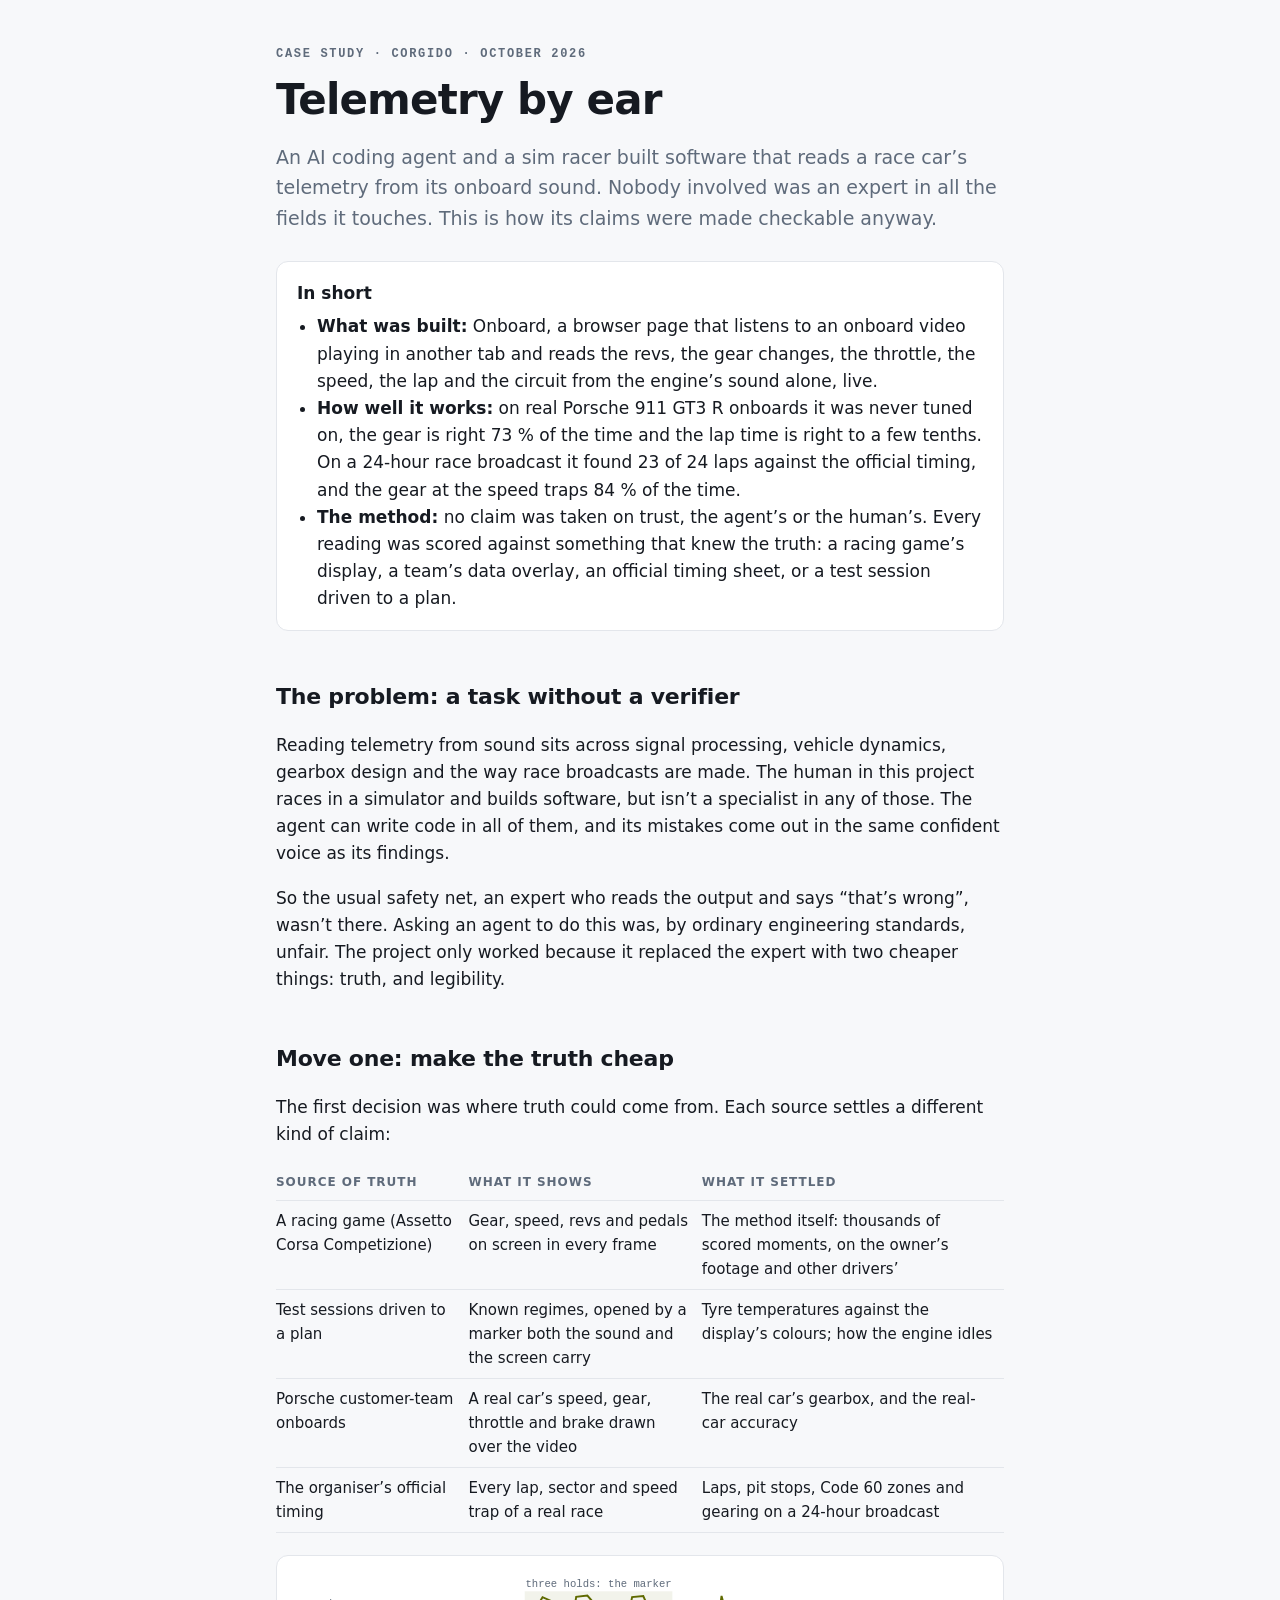
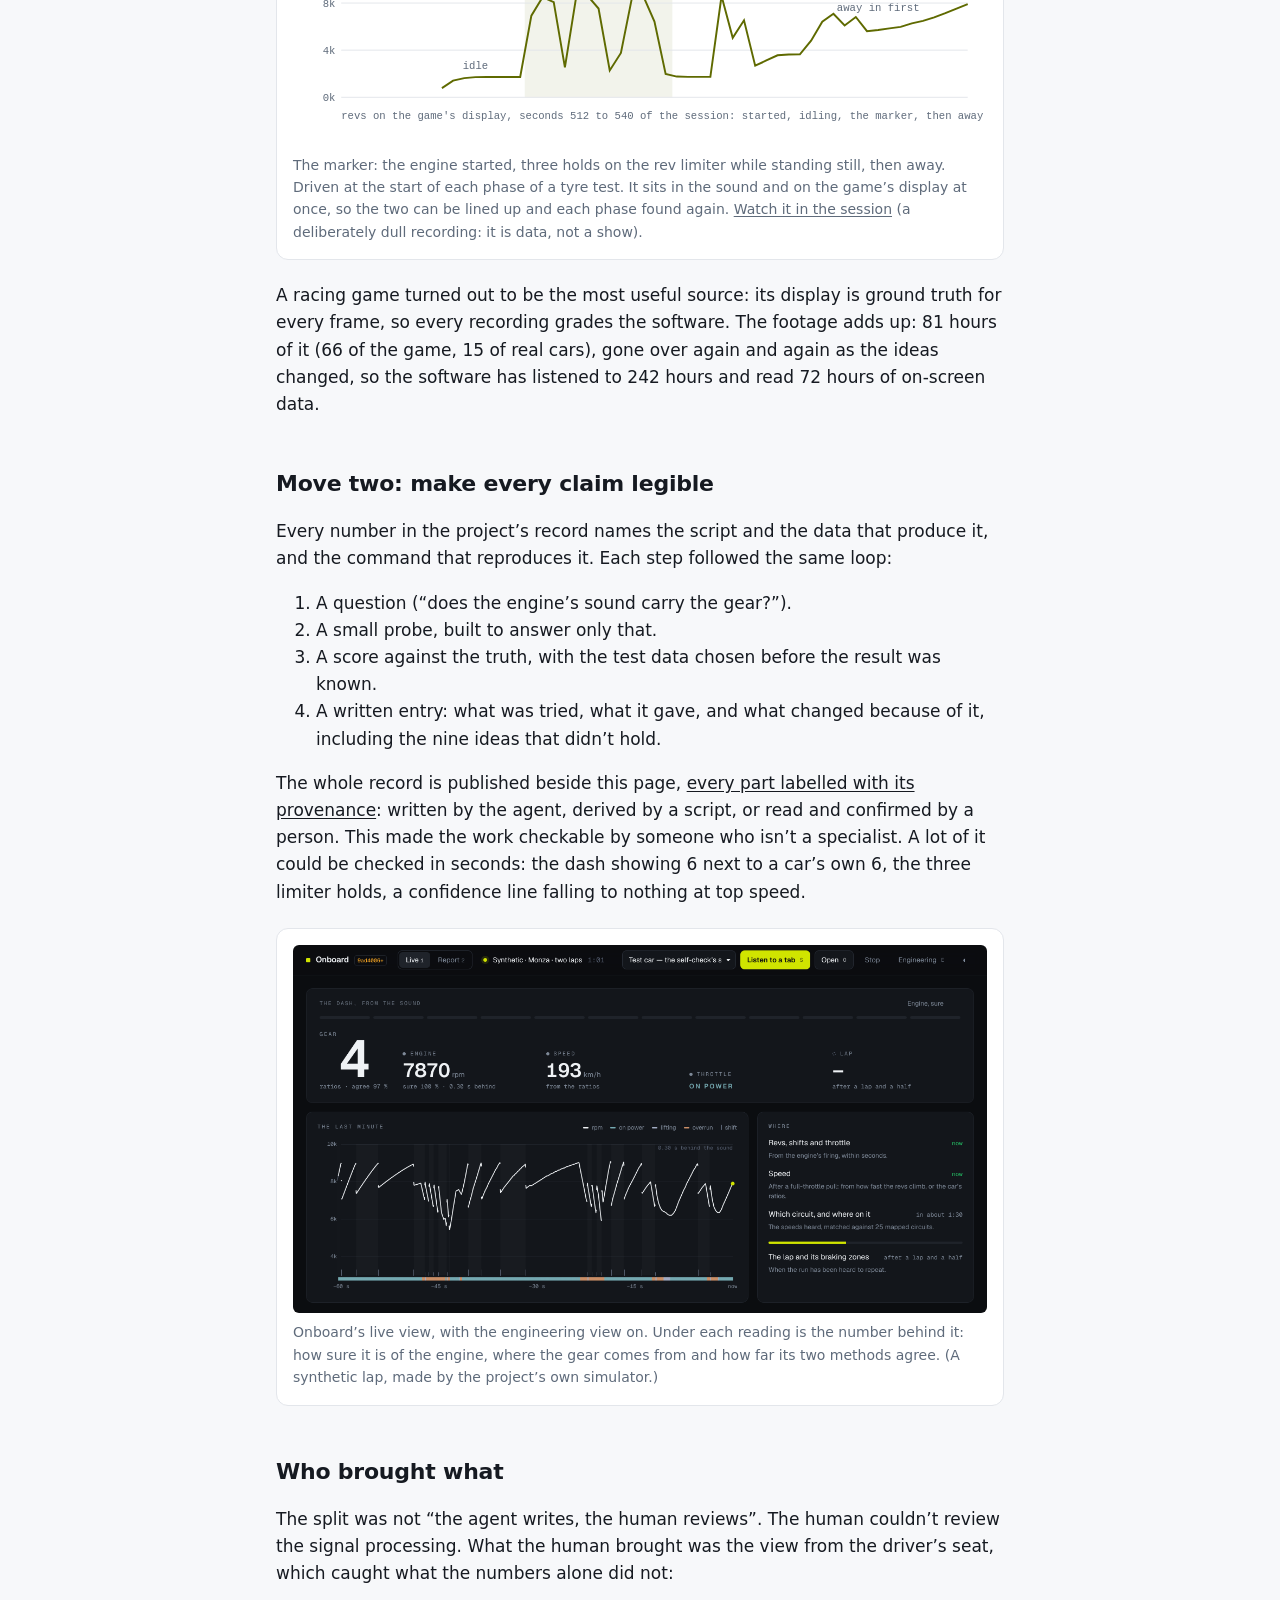
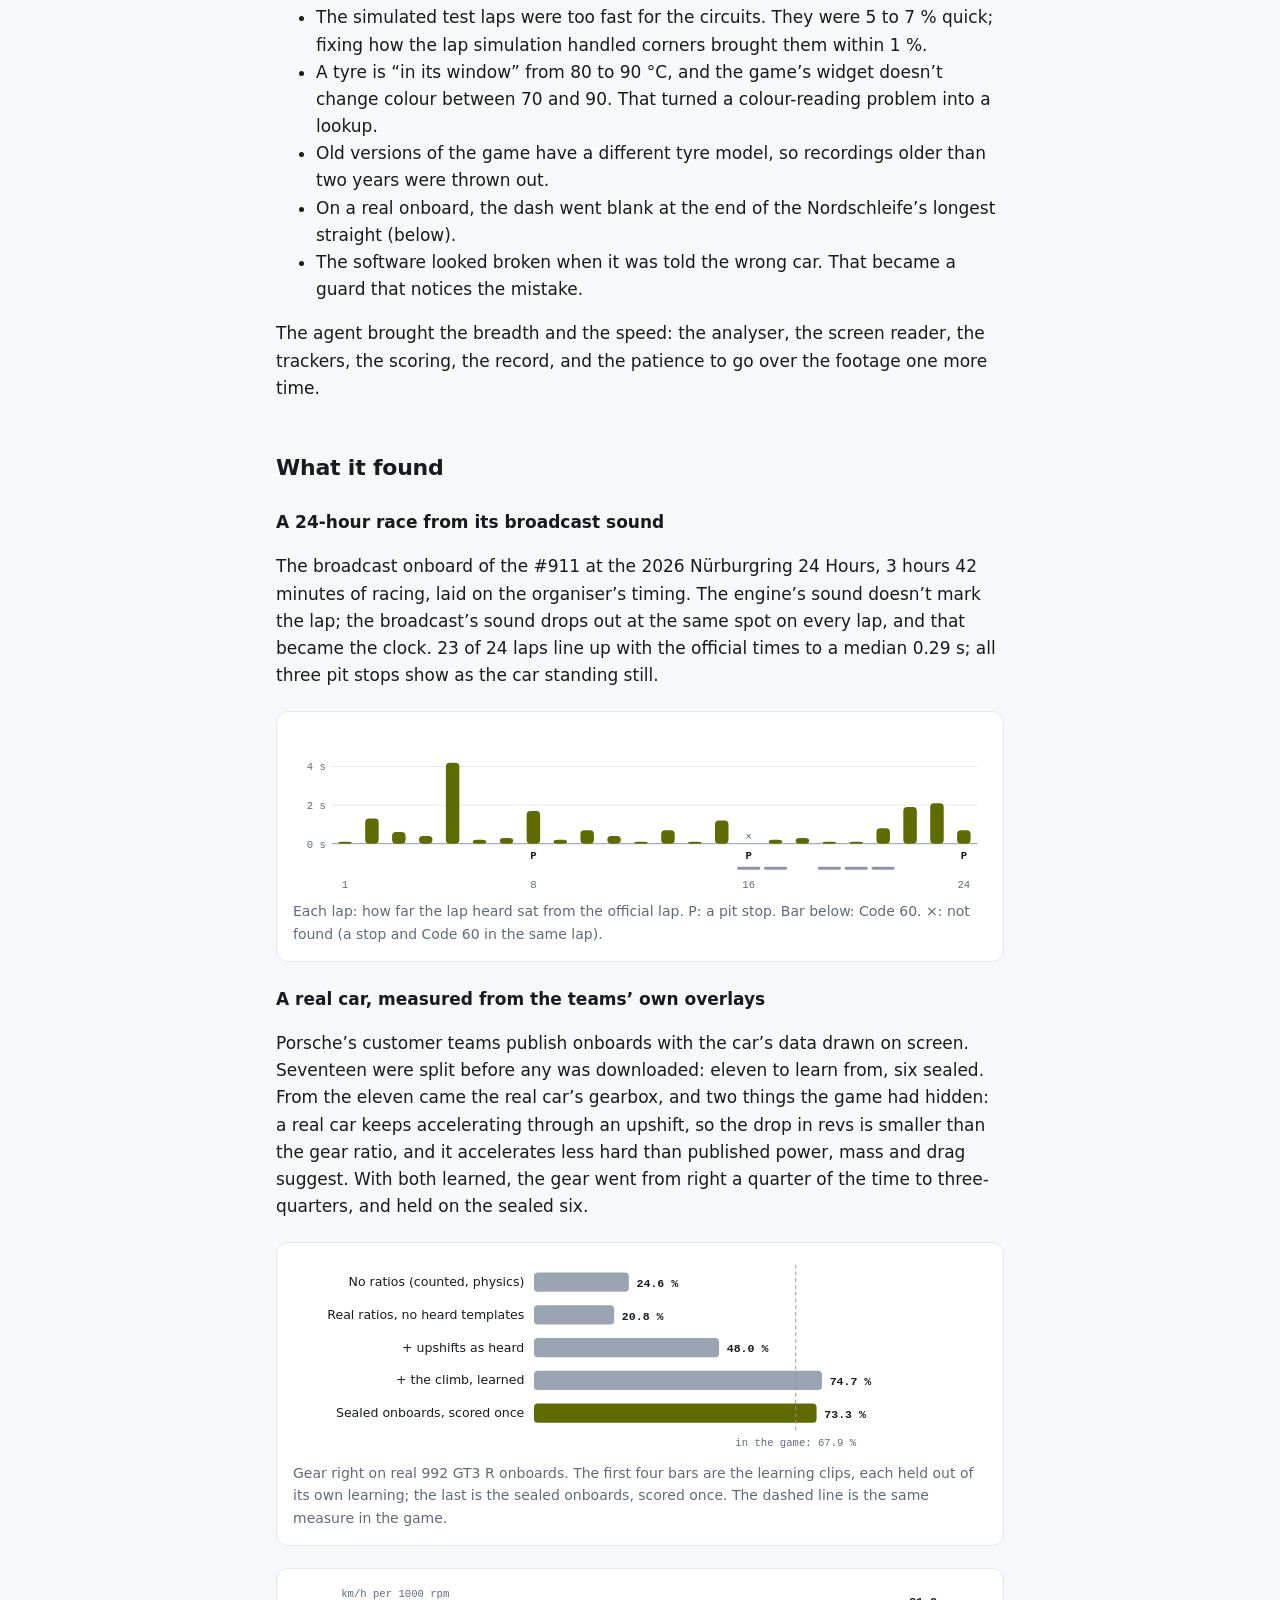
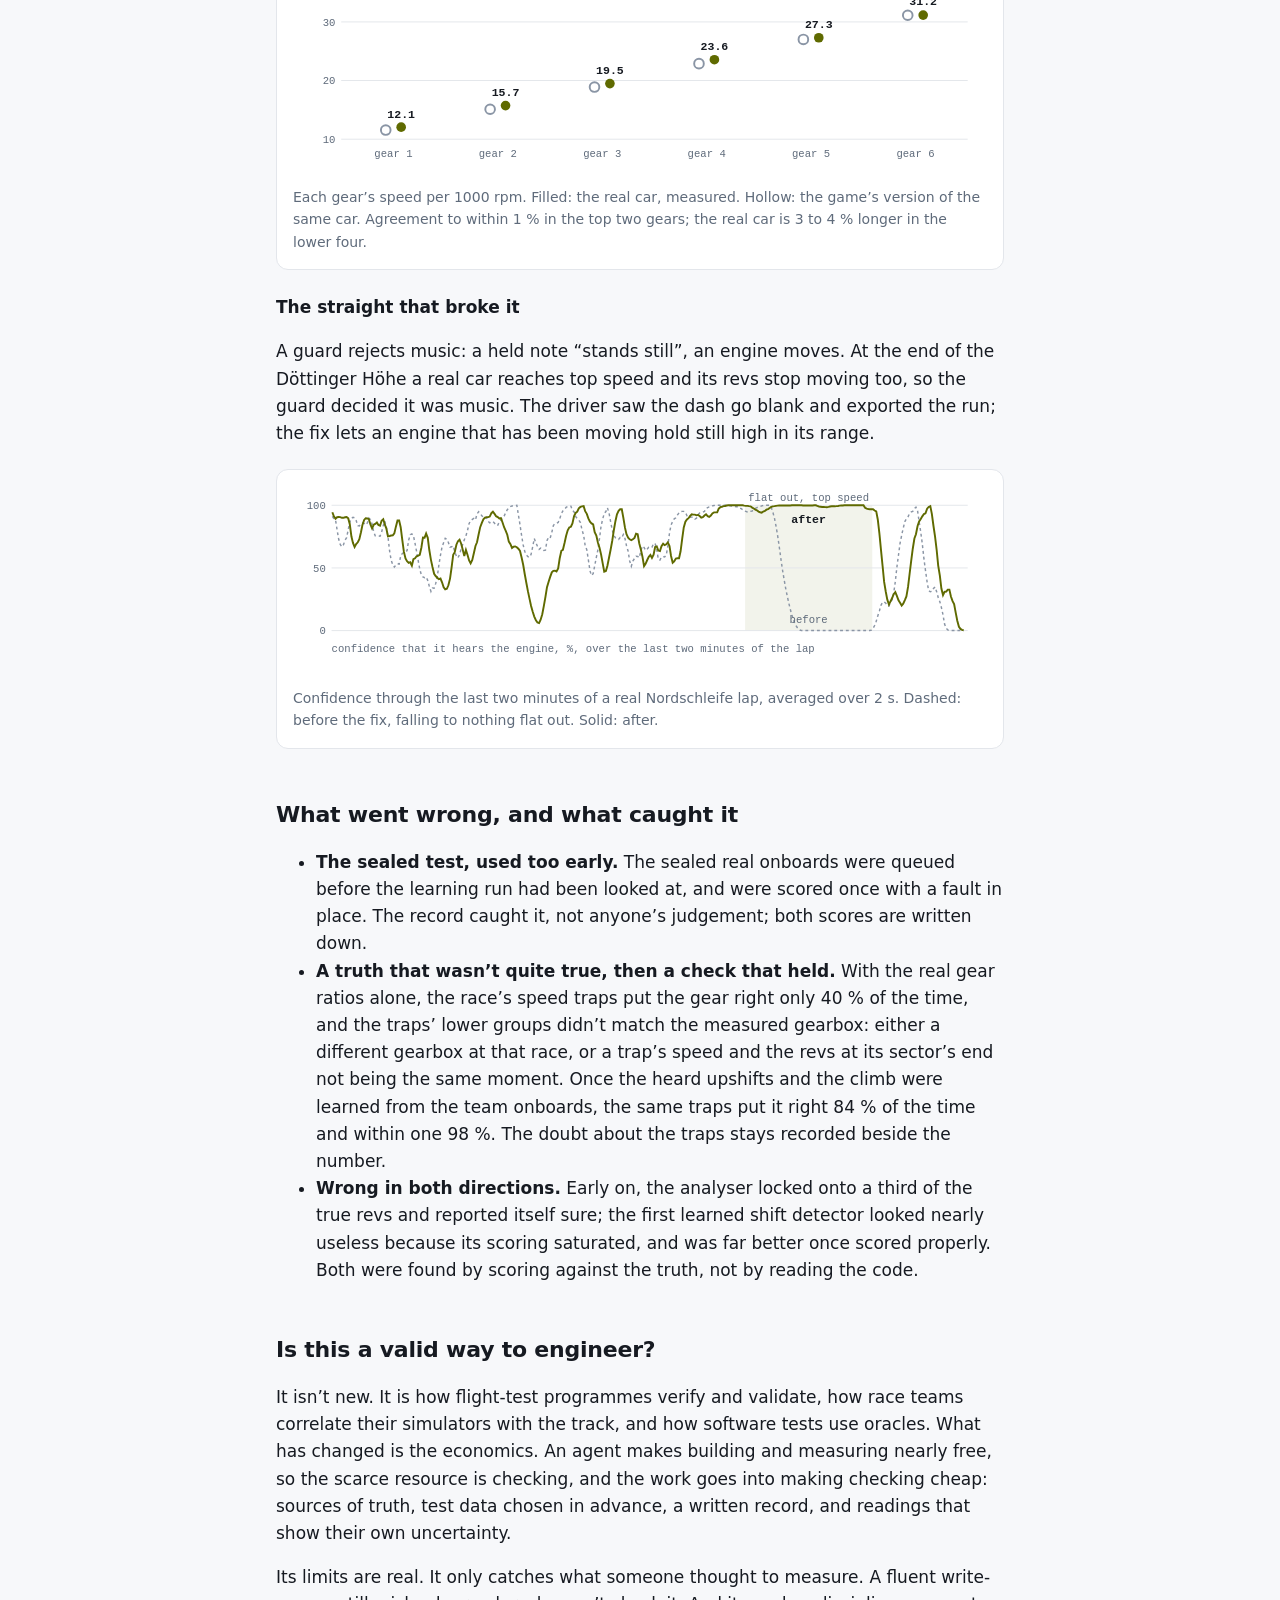
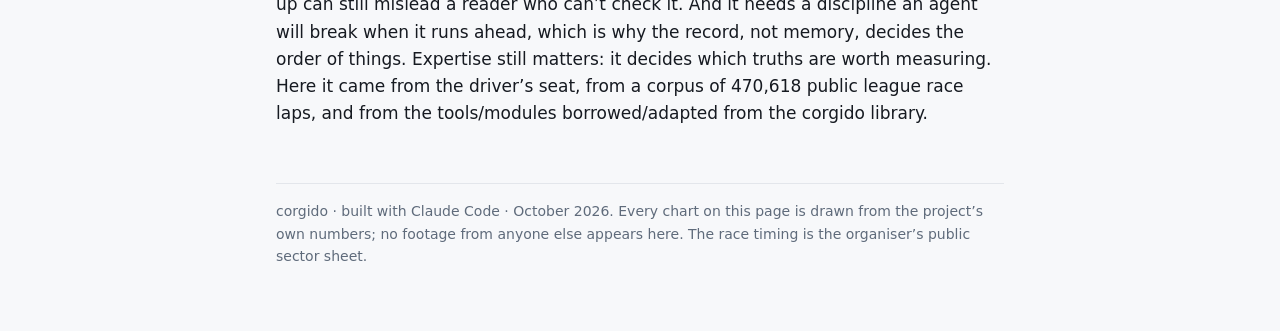
==== commit a3b2c698: "Telemetry by ear: the case study and its record Built from the project's own numbers (every chart dr" ====
--- a/index.html
+++ b/index.html
@@ -55,10 +55,8 @@
   <ul>
     <li><b>What was built:</b> Onboard, a browser page that listens to an onboard video playing in another tab and reads the revs,
       the gear changes, the throttle, the speed, the lap and the circuit from the engine’s sound alone, live.</li>
-    <li><b>How well it works:</b> on real Porsche 911 GT3 R onboards it was never tuned on, the gear is right three times in four
-      (always guessing the commonest gear would be right one time in four), the
-      speed within 1 to 4 %, and the lap time right to a few tenths (the live dash, deciding as it goes, has the gear right three
-      times in five). On a 24-hour race broadcast it lined 23 of 24 laps up with the official timing (median 0.29 s, worst 4.1 s), and the
+    <li><b>How well it works:</b> on real Porsche 911 GT3 R onboards it was never tuned on, the gear is right 73 % of the time and
+      the lap time is right to a few tenths. On a 24-hour race broadcast it found 23 of 24 laps against the official timing, and the
       gear at the speed traps 84 % of the time.</li>
     <li><b>The method:</b> no claim was taken on trust, the agent’s or the human’s. Every reading was scored against something that
       knew the truth: a racing game’s display, a team’s data overlay, an official timing sheet, or a test session driven to a plan.</li>
@@ -89,7 +87,7 @@
 <a href="https://youtu.be/BY01bCvH24k?t=516">Watch it in the session</a> (a deliberately dull recording: it is data, not a show).</figcaption></figure>
 <p>A racing game turned out to be the most useful source: its display is ground truth for every frame, so every recording grades the
 software. The footage adds up: 81 hours of it (66 of the game, 15 of real cars), gone over again and again as the
-ideas changed, so the software has listened to 246 hours and read 78 hours of on-screen data.</p>
+ideas changed, so the software has listened to 242 hours and read 72 hours of on-screen data.</p>
 
 <h2>Move two: make every claim legible</h2>
 <p>Every number in the project’s record names the script and the data that produce it, and the command that reproduces it. Each step
@@ -113,7 +111,7 @@
 <ul>
   <li>The simulated test laps were too fast for the circuits. They were 5 to 7 % quick; fixing how the lap simulation handled corners
     brought them within 1 %.</li>
-  <li>In ACC, a tyre is “in its window” from 80 to 90 °C, and the game’s widget doesn’t change colour between 70 and 90. That turned a
+  <li>A tyre is “in its window” from 80 to 90 °C, and the game’s widget doesn’t change colour between 70 and 90. That turned a
     colour-reading problem into a lookup.</li>
   <li>Old versions of the game have a different tyre model, so recordings older than two years were thrown out.</li>
   <li>On a real onboard, the dash went blank at the end of the Nordschleife’s longest straight (below).</li>
@@ -126,27 +124,18 @@
 <h3>A 24-hour race from its broadcast sound</h3>
 <p>The broadcast onboard of the #911 at the 2026 Nürburgring 24 Hours, 3 hours 42 minutes of racing, laid on the organiser’s timing.
 The engine’s sound doesn’t mark the lap; the broadcast’s sound drops out at the same spot on every lap, and that became the clock.
-23 of 24 laps line up with the official times: 13 within half a second, 17 within a second, the median 0.29 s and the worst 4.1 s.
-All three pit stops show as the car standing still. One thing is fitted: the quiet stretches were found in the sound alone, but where
-they sit in the lap, and when the race started, were then fitted to the official timing, three numbers for 24 laps. So the laps
-test how regularly the stretches recur, not where they fall.</p>
+23 of 24 laps line up with the official times to a median 0.29 s; all three pit stops show as the car standing still.</p>
 <figure><svg viewBox="0 0 720 170" role="img" aria-label="The 24 laps of the #911 at the 2026 Nürburgring 24 Hours: 23 lined up with the official timing to a median 0.29 s; lap 16 not found; stops on laps 8, 16 and 24." class="chart"><line x1="40" x2="710" y1="120.0" y2="120.0" class="axis"/><text x="34.0" y="124.0" class="tick" text-anchor="end">0 s</text><line x1="40" x2="710" y1="80.0" y2="80.0" class="grid"/><text x="34.0" y="84.0" class="tick" text-anchor="end">2 s</text><line x1="40" x2="710" y1="40.0" y2="40.0" class="grid"/><text x="34.0" y="44.0" class="tick" text-anchor="end">4 s</text><rect x="47.0" y="118.0" width="14" height="2.0" rx="4" class="bar"><title>Lap 1: 0.0 s</title></rect><text x="54.0" y="166.0" class="tick" text-anchor="middle">1</text><rect x="74.9" y="94.0" width="14" height="26.0" rx="4" class="bar"><title>Lap 2: 1.2 s</title></rect><rect x="102.8" y="108.0" width="14" height="12.0" rx="4" class="bar"><title>Lap 3: 0.5 s</title></rect><rect x="130.7" y="112.0" width="14" height="8.0" rx="4" class="bar"><title>Lap 4: 0.3 s</title></rect><rect x="158.6" y="36.0" width="14" height="84.0" rx="4" class="bar"><title>Lap 5: 4.1 s</title></rect><rect x="186.5" y="116.0" width="14" height="4.0" rx="4" class="bar"><title>Lap 6: 0.1 s</title></rect><rect x="214.5" y="114.0" width="14" height="6.0" rx="4" class="bar"><title>Lap 7: 0.2 s</title></rect><rect x="242.4" y="86.0" width="14" height="34.0" rx="4" class="bar"><title>Lap 8: 1.6 s</title></rect><text x="249.4" y="136.0" class="flag" text-anchor="middle">P</text><text x="249.4" y="166.0" class="tick" text-anchor="middle">8</text><rect x="270.3" y="116.0" width="14" height="4.0" rx="4" class="bar"><title>Lap 9: 0.1 s</title></rect><rect x="298.2" y="106.0" width="14" height="14.0" rx="4" class="bar"><title>Lap 10: 0.6 s</title></rect><rect x="326.1" y="112.0" width="14" height="8.0" rx="4" class="bar"><title>Lap 11: 0.3 s</title></rect><rect x="354.0" y="118.0" width="14" height="2.0" rx="4" class="bar"><title>Lap 12: 0.0 s</title></rect><rect x="382.0" y="106.0" width="14" height="14.0" rx="4" class="bar"><title>Lap 13: 0.6 s</title></rect><rect x="409.9" y="118.0" width="14" height="2.0" rx="4" class="bar"><title>Lap 14: 0.0 s</title></rect><rect x="437.8" y="96.0" width="14" height="24.0" rx="4" class="bar"><title>Lap 15: 1.1 s</title></rect><text x="472.7" y="116.0" class="tick" text-anchor="middle">×</text><text x="472.7" y="136.0" class="flag" text-anchor="middle">P</text><rect x="460.8" y="144" width="23.9" height="3" rx="1.5" class="soft"/><text x="472.7" y="166.0" class="tick" text-anchor="middle">16</text><rect x="493.6" y="116.0" width="14" height="4.0" rx="4" class="bar"><title>Lap 17: 0.1 s</title></rect><rect x="488.7" y="144" width="23.9" height="3" rx="1.5" class="soft"/><rect x="521.5" y="114.0" width="14" height="6.0" rx="4" class="bar"><title>Lap 18: 0.2 s</title></rect><rect x="549.5" y="118.0" width="14" height="2.0" rx="4" class="bar"><title>Lap 19: 0.0 s</title></rect><rect x="544.5" y="144" width="23.9" height="3" rx="1.5" class="soft"/><rect x="577.4" y="118.0" width="14" height="2.0" rx="4" class="bar"><title>Lap 20: 0.0 s</title></rect><rect x="572.4" y="144" width="23.9" height="3" rx="1.5" class="soft"/><rect x="605.3" y="104.0" width="14" height="16.0" rx="4" class="bar"><title>Lap 21: 0.7 s</title></rect><rect x="600.3" y="144" width="23.9" height="3" rx="1.5" class="soft"/><rect x="633.2" y="82.0" width="14" height="38.0" rx="4" class="bar"><title>Lap 22: 1.8 s</title></rect><rect x="661.1" y="78.0" width="14" height="42.0" rx="4" class="bar"><title>Lap 23: 2.0 s</title></rect><rect x="689.0" y="106.0" width="14" height="14.0" rx="4" class="bar"><title>Lap 24: 0.6 s</title></rect><text x="696.0" y="136.0" class="flag" text-anchor="middle">P</text><text x="696.0" y="166.0" class="tick" text-anchor="middle">24</text></svg><figcaption>Each lap: how far the lap heard sat from the official lap. P: a pit stop. Bar below: Code 60. ×: not
 found (a stop and Code 60 in the same lap).</figcaption></figure>
-<p>A second, unrelated listener was asked too: a music analyser from the corgido library, which reports chords, drum hits
-and how much the sound is changing, and knows nothing of engines or laps. Over the race’s first 26 minutes, the only times
-its sound held steady for 5 s or more fall at the end of a lap, inside the stretch Onboard’s clock counts by. It named the engine’s
-firing note as a chord root two and a half times as often as chance, and its hi-hat detector fired on the downshift blips.</p>
 
 <h3>A real car, measured from the teams’ own overlays</h3>
 <p>Porsche’s customer teams publish onboards with the car’s data drawn on screen. Seventeen were split before any was downloaded:
-eleven to learn from, six sealed (two of the six turned out to carry another production’s overlay, so four test it). From the eleven came the real car’s gearbox, and two things the game had hidden: a real car keeps
+eleven to learn from, six sealed. From the eleven came the real car’s gearbox, and two things the game had hidden: a real car keeps
 accelerating through an upshift, so the drop in revs is smaller than the gear ratio, and it accelerates less hard than published
-power, mass and drag suggest. With both learned, the gear went from right a quarter of the time, no better than always guessing fourth, to
-three-quarters, and held on the sealed four.</p>
-<figure><svg viewBox="0 0 720 202" role="img" aria-label="Gear right on real 992 GT3 R onboards: 24.6 % without ratios; 48.0 % with heard upshift templates; 74.7 % with the learned climb (each clip held out); 73.3 % on the four sealed onboards; always guessing the commonest gear, 24.2 %." class="chart"><text x="240.0" y="28.0" class="lab" text-anchor="end">No ratios (counted, physics)</text><rect x="250" y="14" width="98.4" height="20" rx="4" class="bar2"/><text x="356.4" y="29.0" class="val" text-anchor="start">24.6 %</text><text x="240.0" y="62.0" class="lab" text-anchor="end">Real ratios, no heard templates</text><rect x="250" y="48" width="83.2" height="20" rx="4" class="bar2"/><text x="341.2" y="63.0" class="val" text-anchor="start">20.8 %</text><text x="240.0" y="96.0" class="lab" text-anchor="end">+ upshifts as heard</text><rect x="250" y="82" width="192.0" height="20" rx="4" class="bar2"/><text x="450.0" y="97.0" class="val" text-anchor="start">48.0 %</text><text x="240.0" y="130.0" class="lab" text-anchor="end">+ the climb, learned</text><rect x="250" y="116" width="298.8" height="20" rx="4" class="bar2"/><text x="556.8" y="131.0" class="val" text-anchor="start">74.7 %</text><text x="240.0" y="164.0" class="lab" text-anchor="end">The four sealed onboards</text><rect x="250" y="150" width="293.2" height="20" rx="4" class="bar"/><text x="551.2" y="165.0" class="val" text-anchor="start">73.3 %</text><line x1="521.6" x2="521.6" y1="6" y2="180" class="ref"/><text x="521.6" y="194.0" class="tick" text-anchor="middle">in the game, other footage: 67.9 %</text><line x1="346.8" x2="346.8" y1="6" y2="180" class="ref"/><text x="346.8" y="194.0" class="tick" text-anchor="middle">always fourth: 24.2 %</text></svg><figcaption>Gear right on real 992 GT3 R onboards. The first four bars are the learning clips, each held out of
-its own learning; the last is the four sealed onboards, scored with what the eleven taught. Lines: always guessing the commonest
-gear, and the gear on other drivers’ footage in the game, a different test (other cars, other recordings), so not a like-for-like
-comparison.</figcaption></figure>
+power, mass and drag suggest. With both learned, the gear went from right a quarter of the time to three-quarters, and held on the
+sealed six.</p>
+<figure><svg viewBox="0 0 720 202" role="img" aria-label="Gear right on real 992 GT3 R onboards: 24.6 % without ratios; 48.0 % with heard upshift templates; 74.7 % with the learned climb (each clip held out); 73.3 % on the sealed onboards." class="chart"><text x="240.0" y="28.0" class="lab" text-anchor="end">No ratios (counted, physics)</text><rect x="250" y="14" width="98.4" height="20" rx="4" class="bar2"/><text x="356.4" y="29.0" class="val" text-anchor="start">24.6 %</text><text x="240.0" y="62.0" class="lab" text-anchor="end">Real ratios, no heard templates</text><rect x="250" y="48" width="83.2" height="20" rx="4" class="bar2"/><text x="341.2" y="63.0" class="val" text-anchor="start">20.8 %</text><text x="240.0" y="96.0" class="lab" text-anchor="end">+ upshifts as heard</text><rect x="250" y="82" width="192.0" height="20" rx="4" class="bar2"/><text x="450.0" y="97.0" class="val" text-anchor="start">48.0 %</text><text x="240.0" y="130.0" class="lab" text-anchor="end">+ the climb, learned</text><rect x="250" y="116" width="298.8" height="20" rx="4" class="bar2"/><text x="556.8" y="131.0" class="val" text-anchor="start">74.7 %</text><text x="240.0" y="164.0" class="lab" text-anchor="end">Sealed onboards, scored once</text><rect x="250" y="150" width="293.2" height="20" rx="4" class="bar"/><text x="551.2" y="165.0" class="val" text-anchor="start">73.3 %</text><line x1="521.6" x2="521.6" y1="6" y2="180" class="ref"/><text x="521.6" y="194.0" class="tick" text-anchor="middle">in the game: 67.9 %</text></svg><figcaption>Gear right on real 992 GT3 R onboards. The first four bars are the learning clips, each held out of
+its own learning; the last is the sealed onboards, scored once. The dashed line is the same measure in the game.</figcaption></figure>
 <figure><svg viewBox="0 0 720 200" role="img" aria-label="Each gear&#x27;s km/h per 1000 rpm: the real 992 GT3 R (measured from team onboards) against the game&#x27;s 992; the real car is 3 to 4 % longer in gears 1 to 4." class="chart"><line x1="50" x2="700" y1="160.0" y2="160.0" class="grid"/><text x="44.0" y="164.0" class="tick" text-anchor="end">10</text><line x1="50" x2="700" y1="99.1" y2="99.1" class="grid"/><text x="44.0" y="103.1" class="tick" text-anchor="end">20</text><line x1="50" x2="700" y1="38.3" y2="38.3" class="grid"/><text x="44.0" y="42.3" class="tick" text-anchor="end">30</text><circle cx="96.2" cy="150.5" r="5" class="dot2"/><circle cx="112.2" cy="147.5" r="5" class="dot"/><text x="104.2" y="178.0" class="tick" text-anchor="middle">gear 1</text><text x="112.2" y="137.5" class="val" text-anchor="middle">12.1</text><circle cx="204.5" cy="128.9" r="5" class="dot2"/><circle cx="220.5" cy="125.1" r="5" class="dot"/><text x="212.5" y="178.0" class="tick" text-anchor="middle">gear 2</text><text x="220.5" y="115.1" class="val" text-anchor="middle">15.7</text><circle cx="312.8" cy="105.9" r="5" class="dot2"/><circle cx="328.8" cy="102.3" r="5" class="dot"/><text x="320.8" y="178.0" class="tick" text-anchor="middle">gear 3</text><text x="328.8" y="92.3" class="val" text-anchor="middle">19.5</text><circle cx="421.2" cy="81.6" r="5" class="dot2"/><circle cx="437.2" cy="77.5" r="5" class="dot"/><text x="429.2" y="178.0" class="tick" text-anchor="middle">gear 4</text><text x="437.2" y="67.5" class="val" text-anchor="middle">23.6</text><circle cx="529.5" cy="56.5" r="5" class="dot2"/><circle cx="545.5" cy="54.7" r="5" class="dot"/><text x="537.5" y="178.0" class="tick" text-anchor="middle">gear 5</text><text x="545.5" y="44.7" class="val" text-anchor="middle">27.3</text><circle cx="637.8" cy="31.4" r="5" class="dot2"/><circle cx="653.8" cy="31.2" r="5" class="dot"/><text x="645.8" y="178.0" class="tick" text-anchor="middle">gear 6</text><text x="653.8" y="21.2" class="val" text-anchor="middle">31.2</text><text x="50.0" y="12.0" class="tick" text-anchor="start">km/h per 1000 rpm</text></svg><figcaption>Each gear’s speed per 1000 rpm. Filled: the real car, measured. Hollow: the game’s version of the same
 car. Agreement to within 1 % in the top two gears; the real car is 3 to 4 % longer in the lower four.</figcaption></figure>
 
@@ -160,9 +149,7 @@
 <h2>What went wrong, and what caught it</h2>
 <ul>
   <li><b>The sealed test, used too early.</b> The sealed real onboards were queued before the learning run had been looked at, and
-    were scored with a fault in place (0 to 54 %), then again once it was fixed (73.3 %, the figure above). The record caught it, not
-anyone’s judgement. They have since been scored twice more, by the live page’s report (75.7 %) and its live dash (62.6 %), always
-with what was learned from the eleven alone; every score is written down.</li>
+    were scored once with a fault in place. The record caught it, not anyone’s judgement; both scores are written down.</li>
   <li><b>A truth that wasn’t quite true, then a check that held.</b> With the real gear ratios alone, the race’s speed traps put the
     gear right only 40 % of the time, and the traps’ lower groups didn’t match the measured gearbox: either a different gearbox at
     that race, or a trap’s speed and the revs at its sector’s end not being the same moment. Once the heard upshifts and the climb
@@ -181,7 +168,7 @@
 <p>Its limits are real. It only catches what someone thought to measure. A fluent write-up can still mislead a reader who can’t
 check it. And it needs a discipline an agent will break when it runs ahead, which is why the record, not memory, decides the
 order of things. Expertise still matters: it decides which truths are worth measuring. Here it came from the driver’s seat, from
-a corpus of 470,618 public league race laps, and from the tools and modules borrowed or adapted from the corgido library.</p>
+a corpus of 470,618 public league race laps, and from the tools/modules borrowed/adapted from the corgido library.</p>
 
 <footer>corgido · built with Claude Code · October 2026. Every chart on this page is drawn from the project’s own numbers; no
 footage from anyone else appears here. The race timing is the organiser’s public sector sheet.</footer>
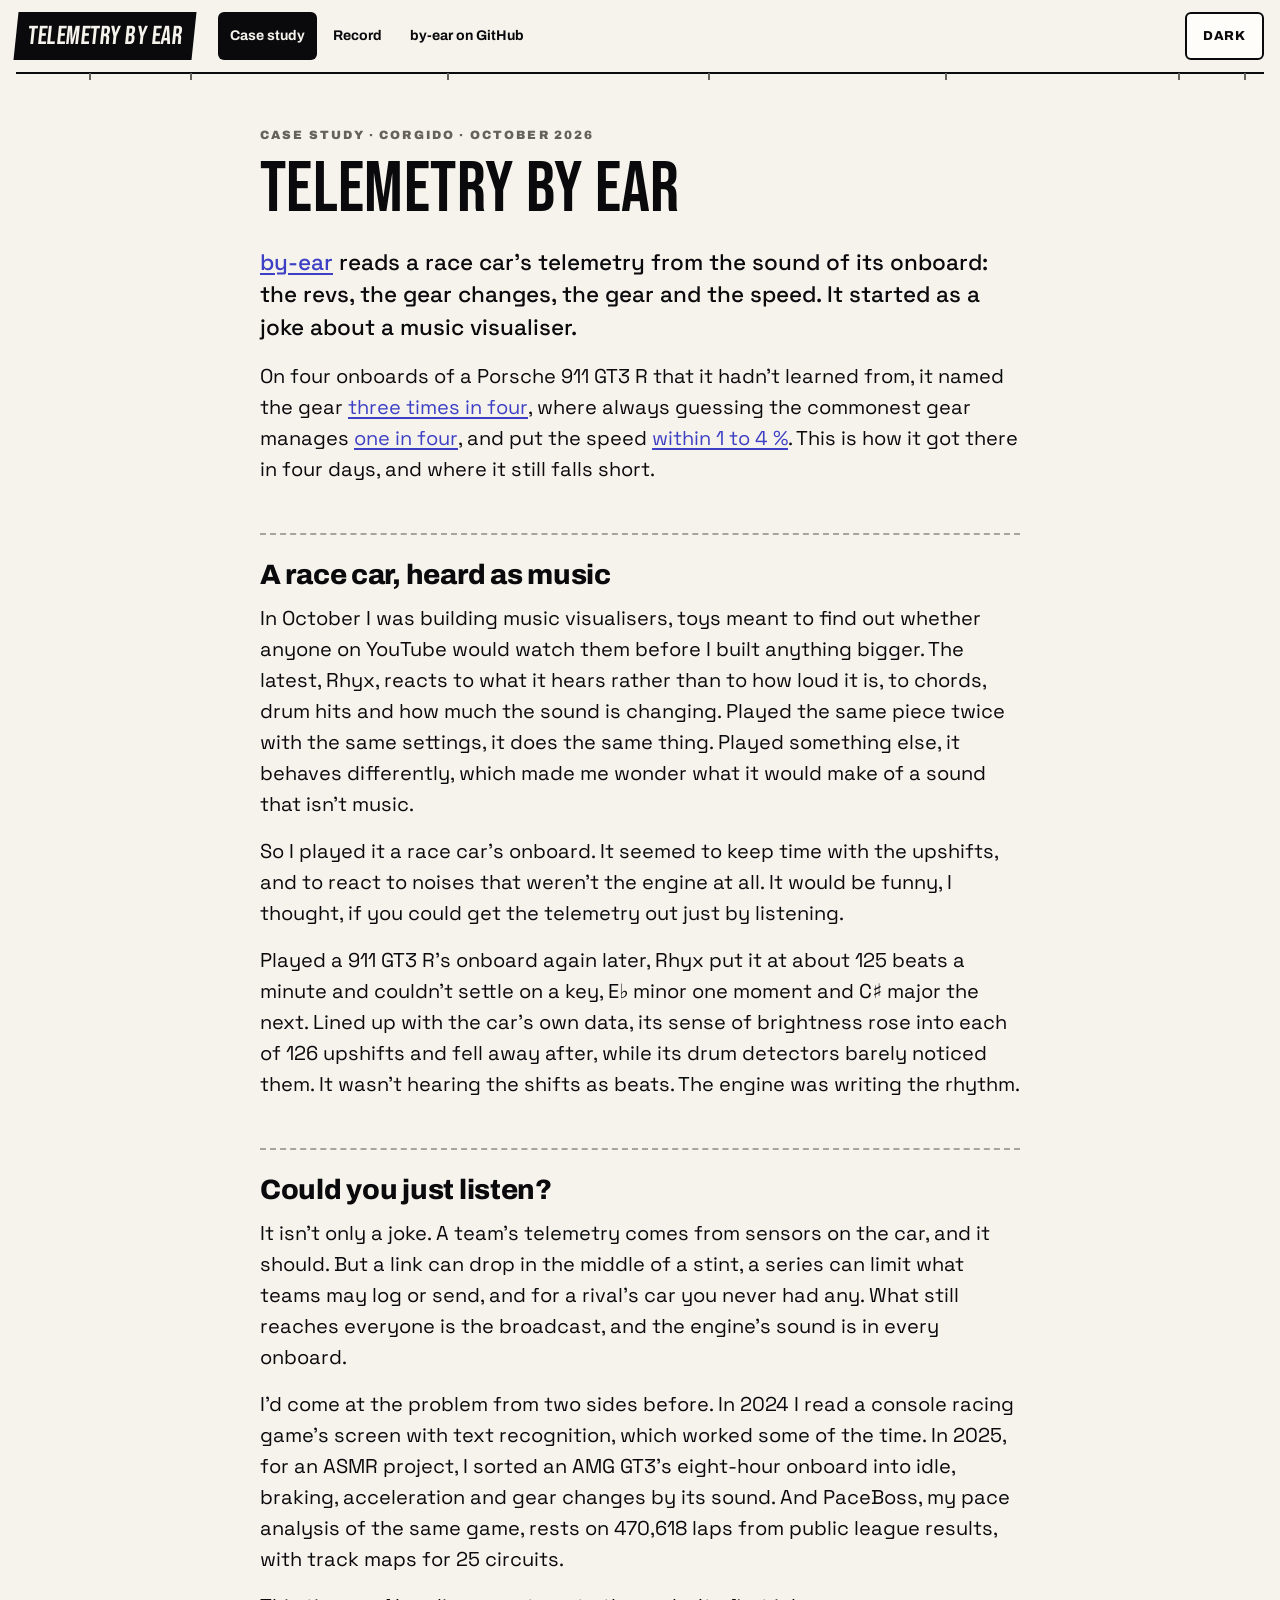
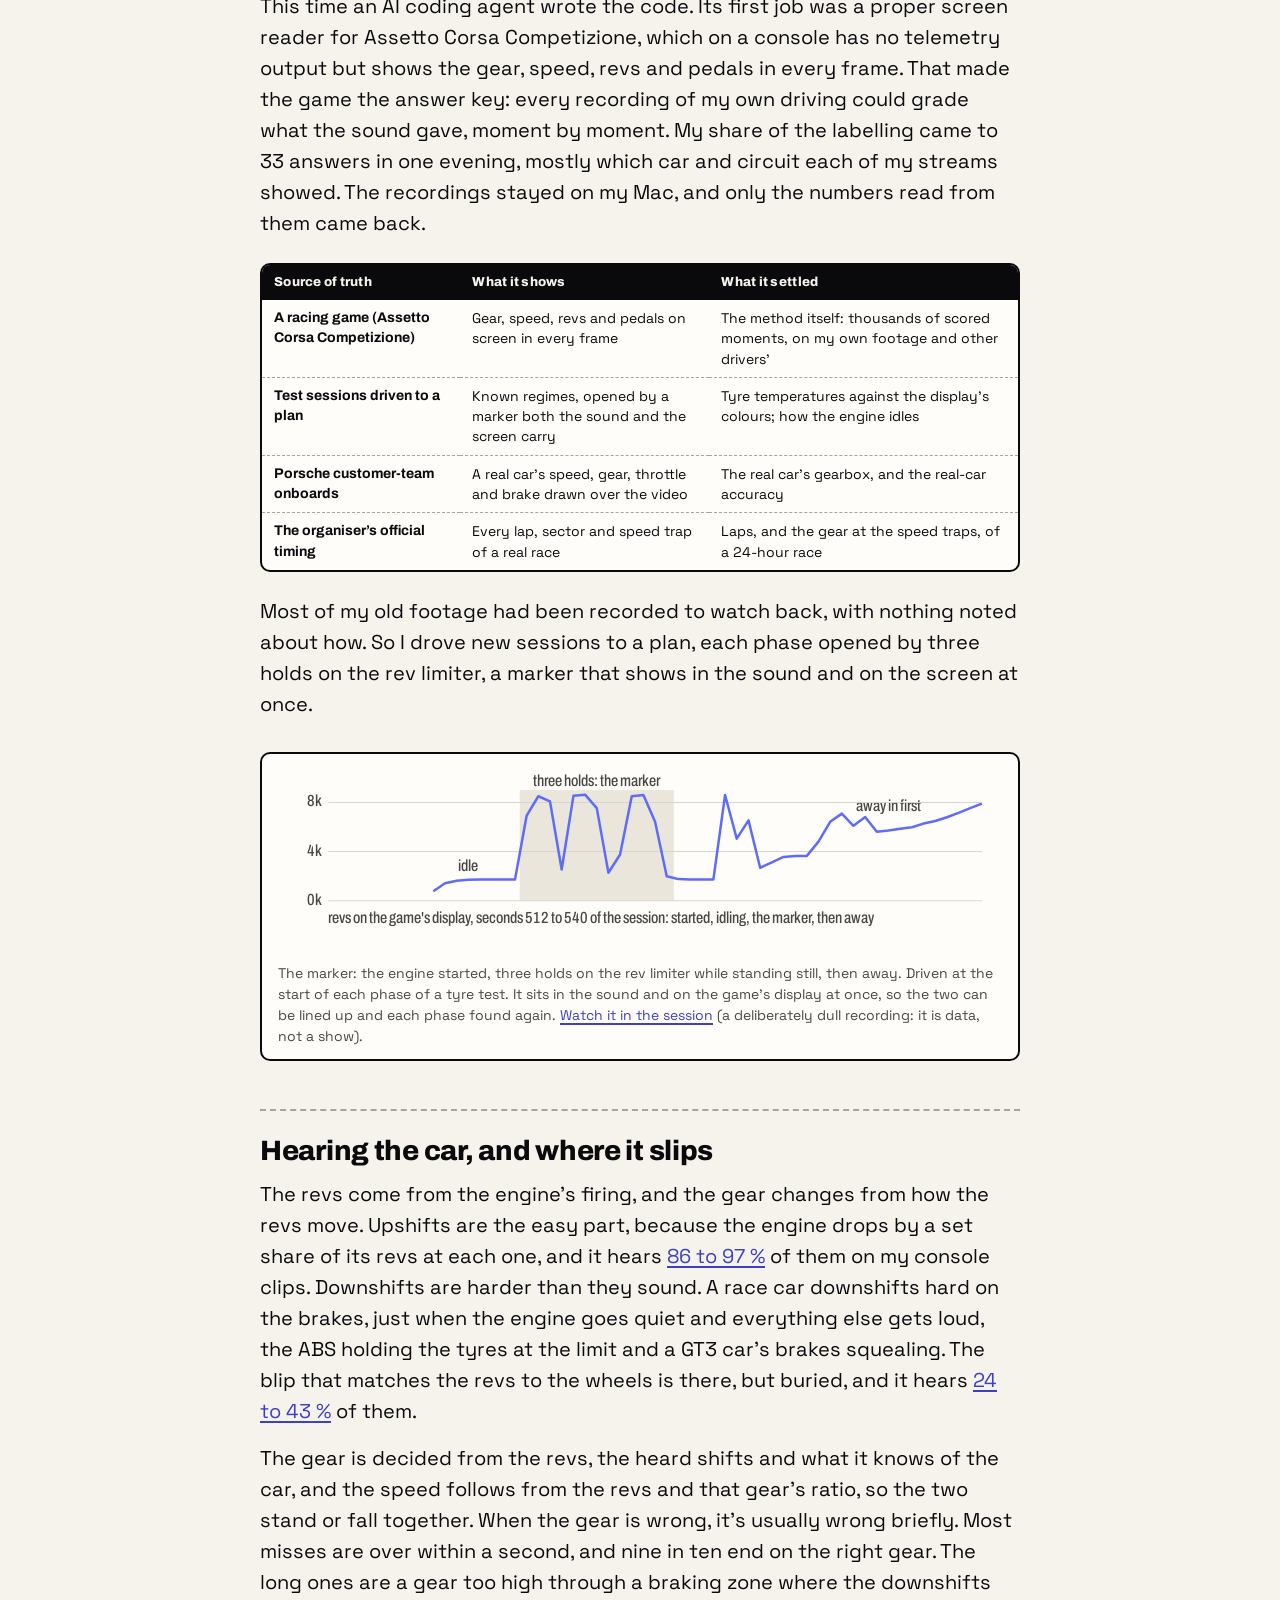
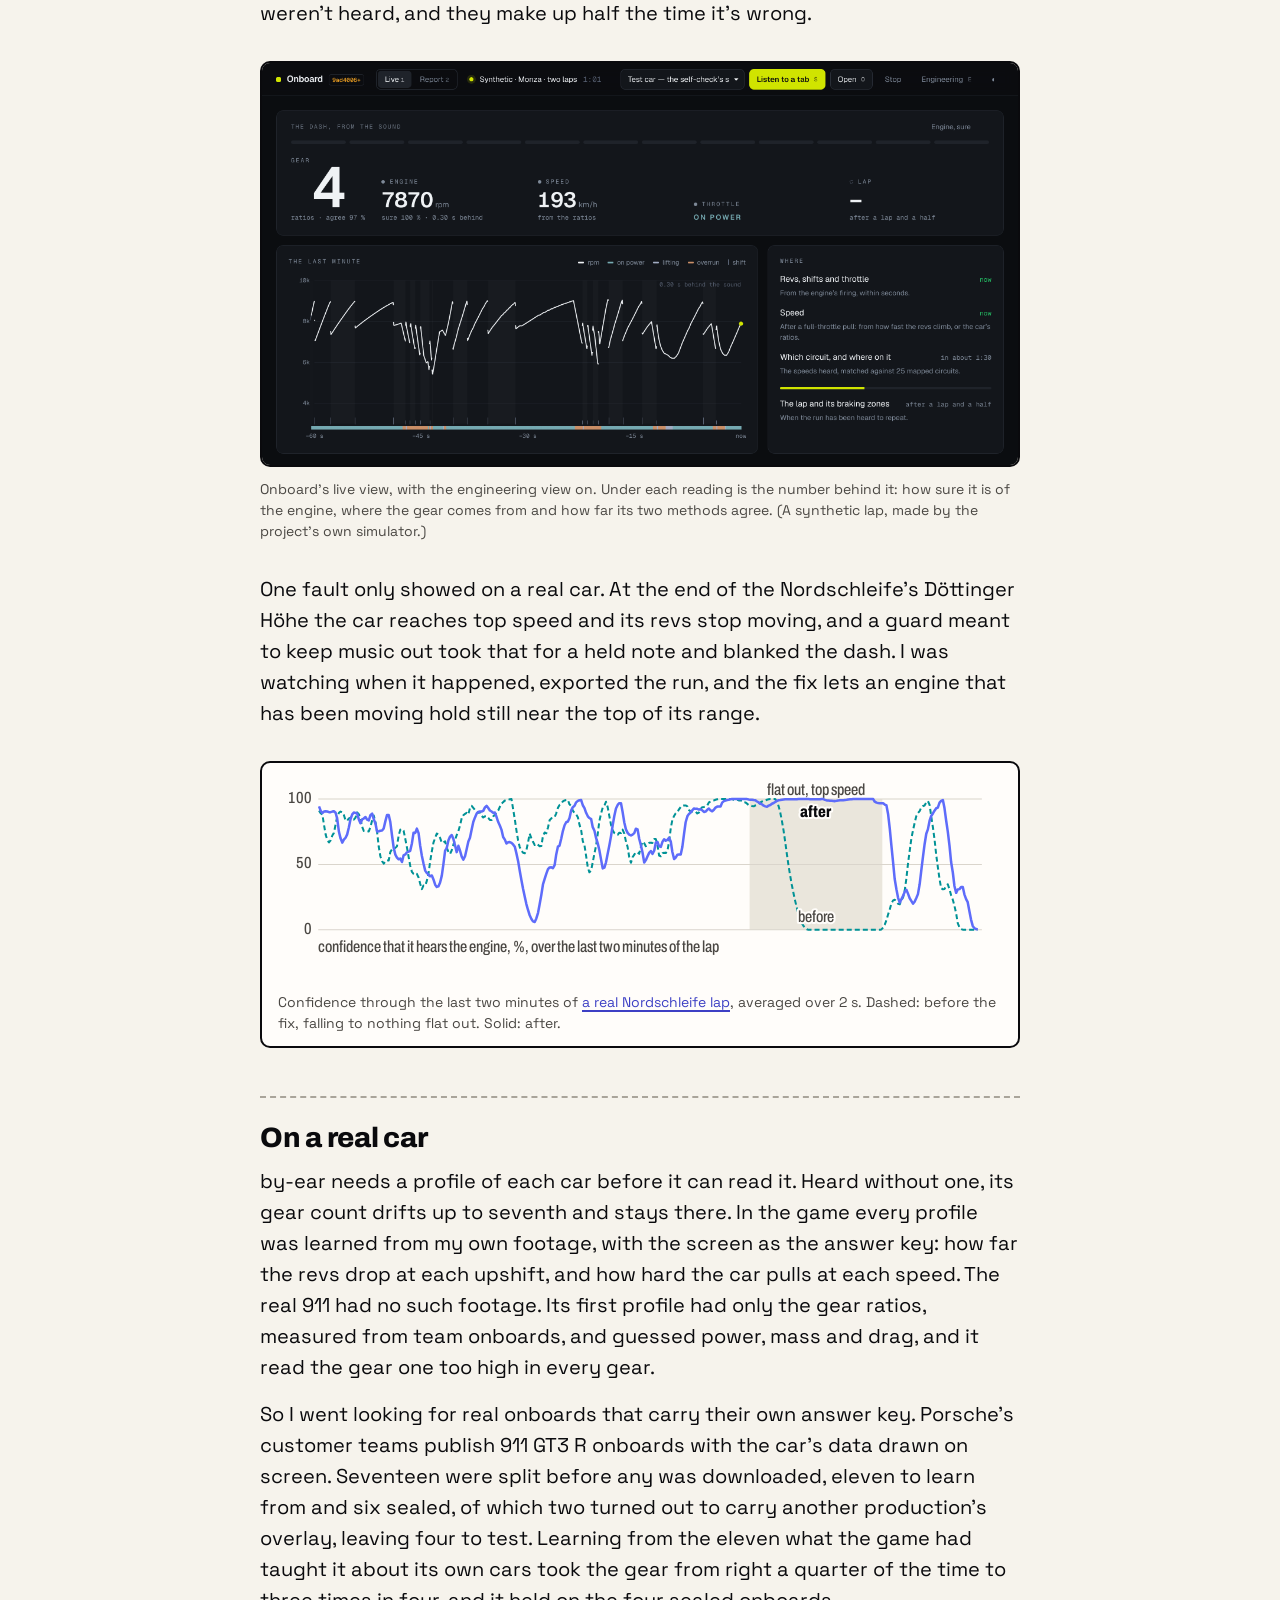
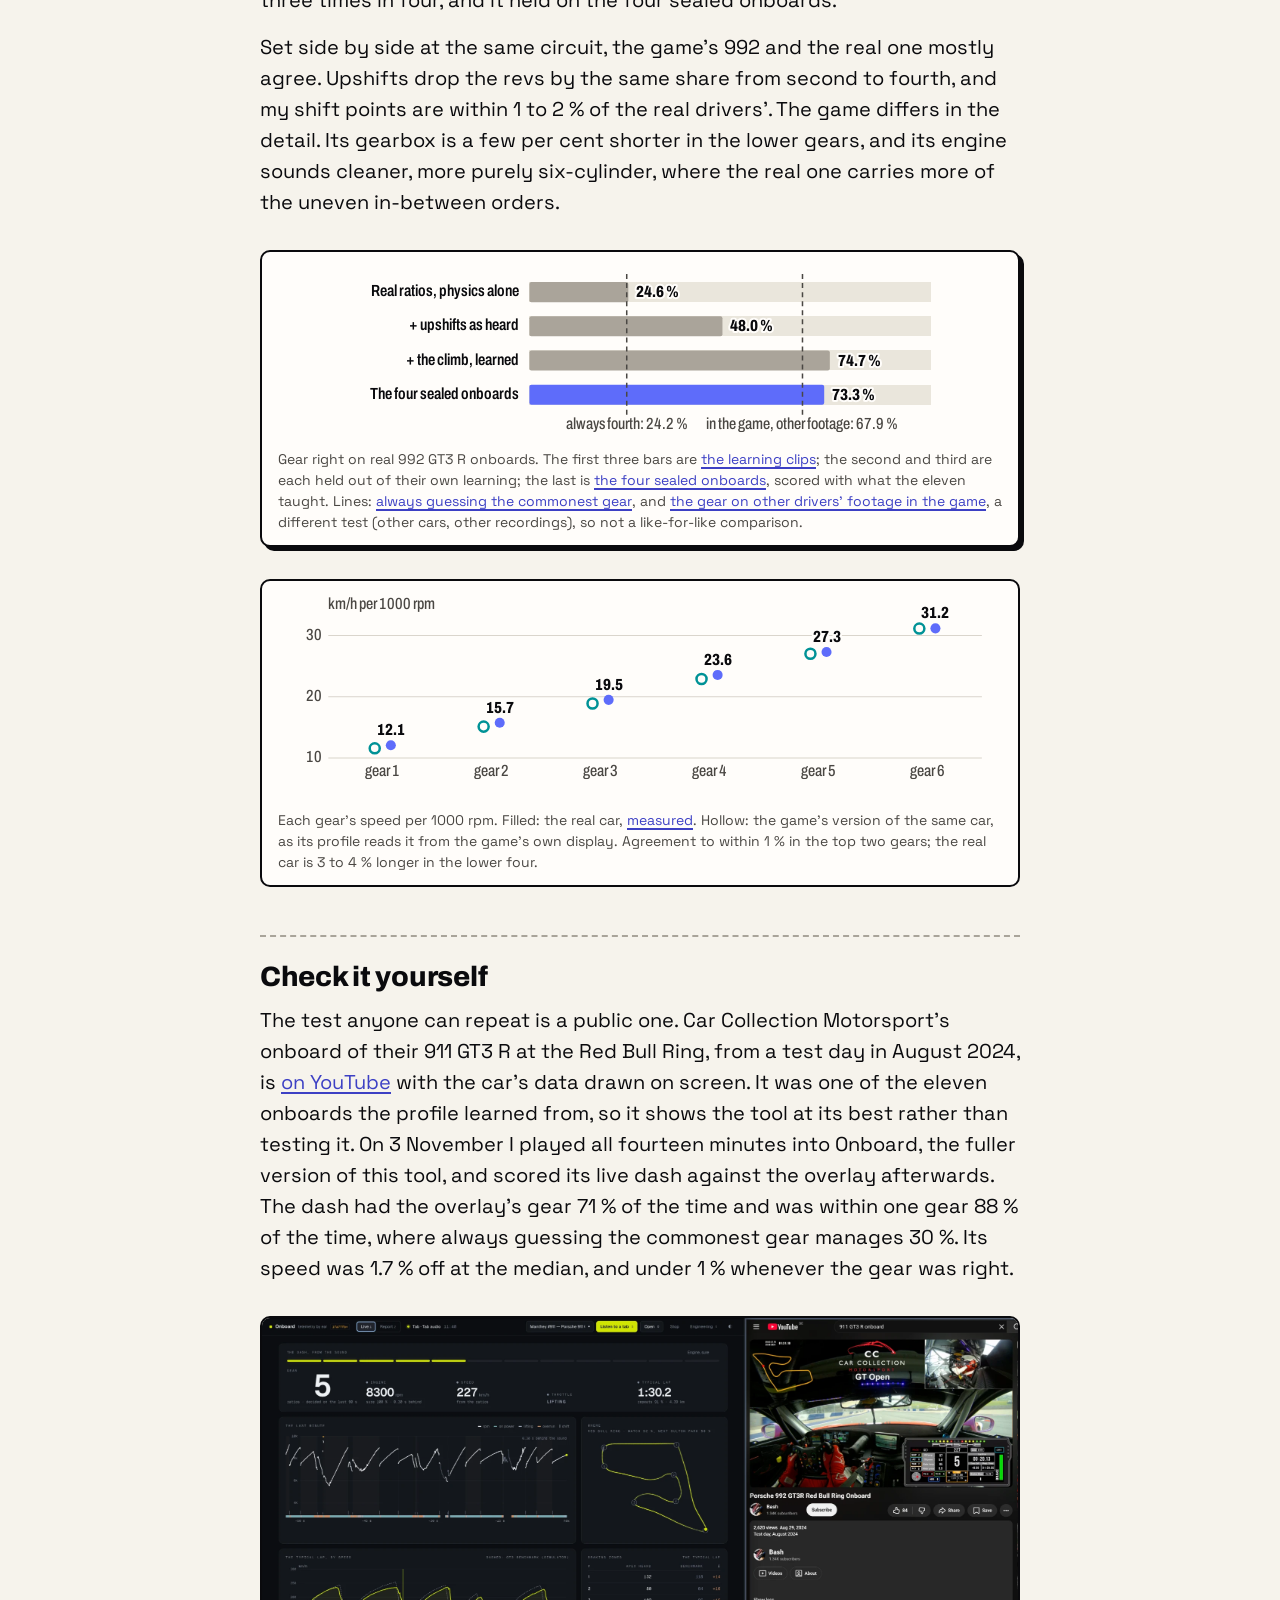
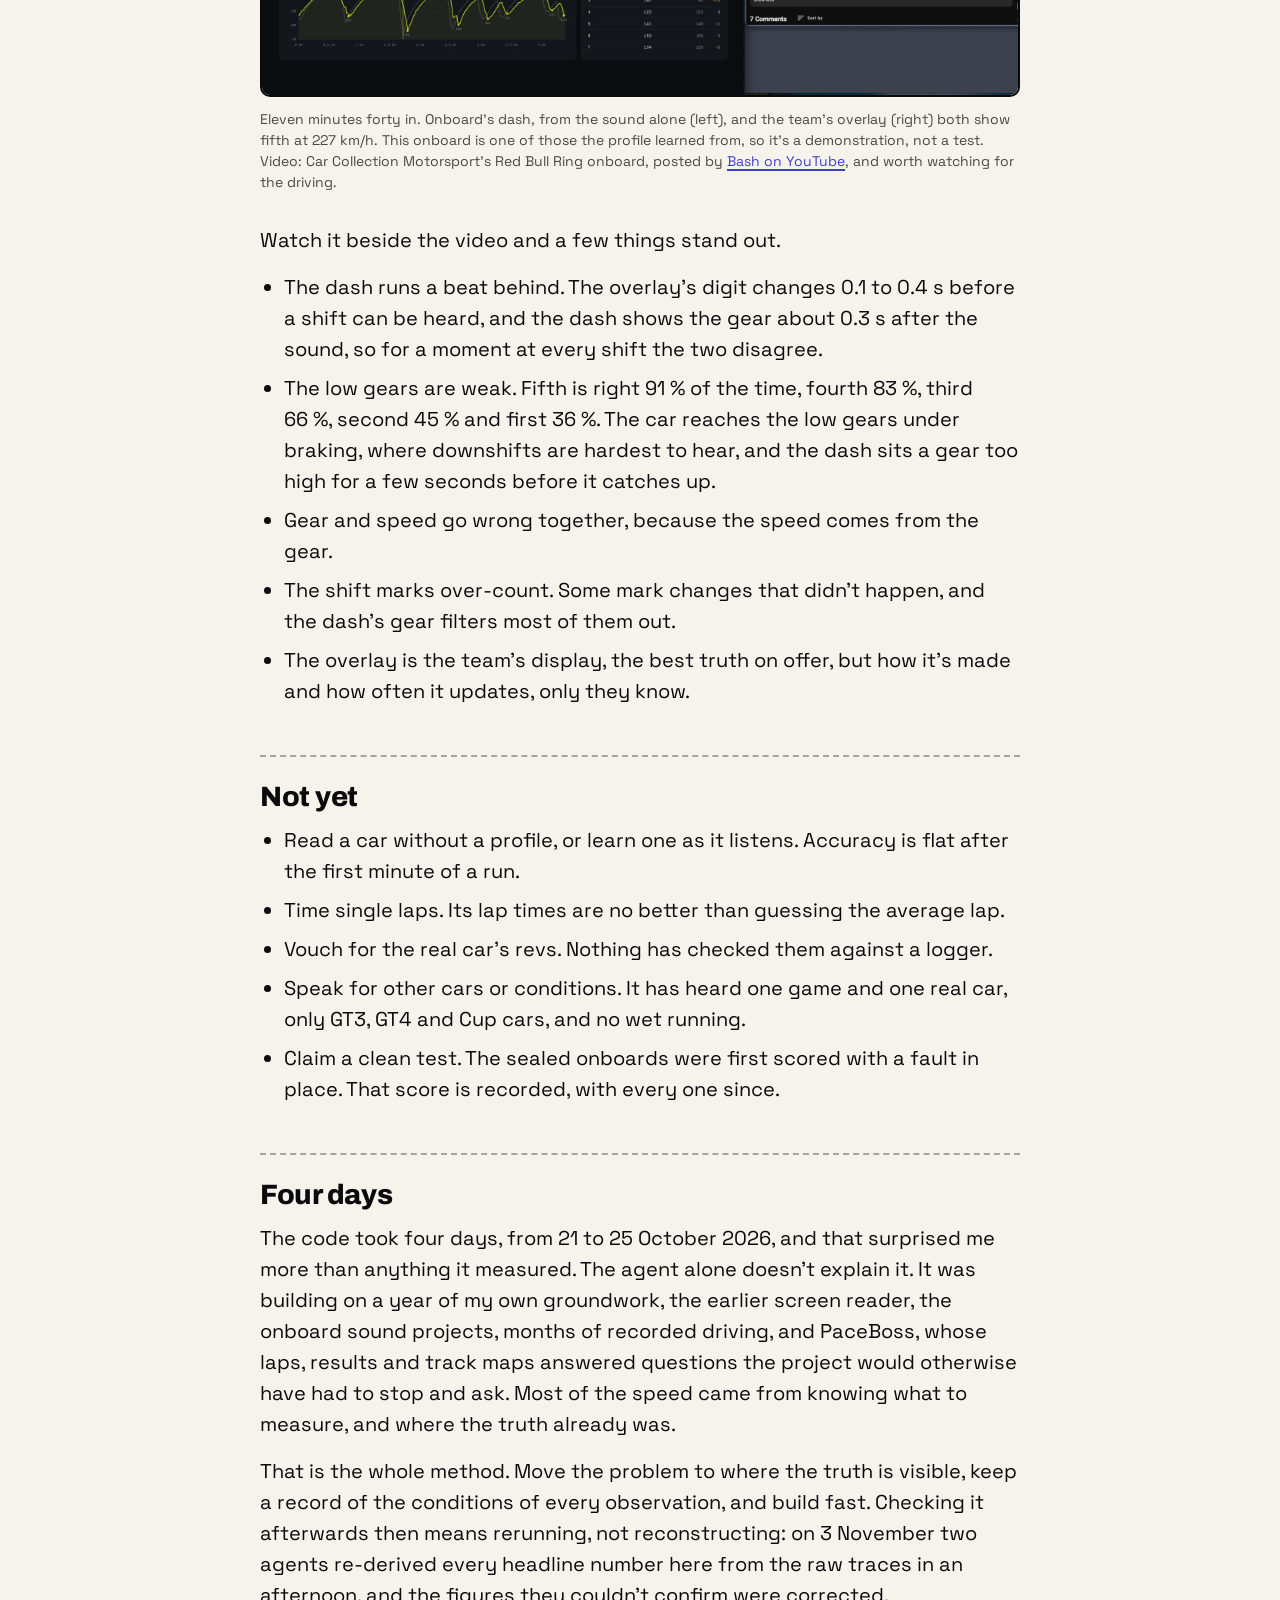
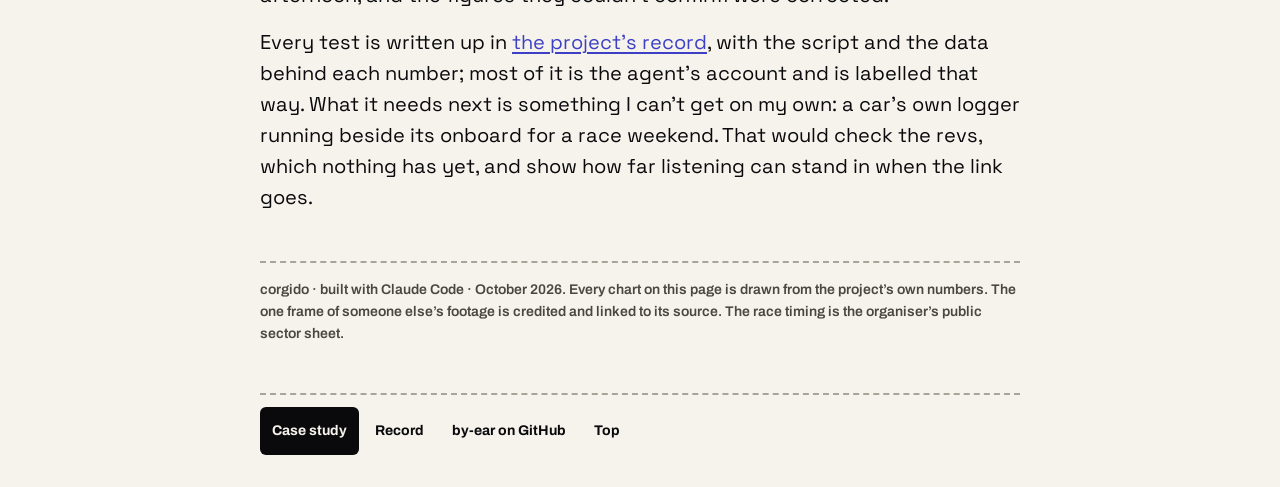
==== commit 2a0569b3: "The case study and the record, rewritten: one column on desktop, the shared header, the navigator, f" ====
--- a/index.html
+++ b/index.html
@@ -4,175 +4,168 @@
 <meta charset="utf-8" />
 <meta name="viewport" content="width=device-width, initial-scale=1" />
 <title>Telemetry by ear · a case study</title>
-<meta name="description" content="How an AI coding agent and a sim racer built software that reads a race car's telemetry from its onboard sound, and how its claims were made checkable without an expert in the loop." />
-<style>
-:root { --bg: #f7f8fa; --card: #fff; --fg: #161a21; --muted: #5f6b7b; --soft: #8a95a5; --line: #e3e6eb; --accent: #5f6a00; --accent2: #a6b01a;
-  --data2: #9aa4b3; --band: rgb(95 106 0 / 0.08); color-scheme: light; }
-@media (prefers-color-scheme: dark) { :root { --bg: #0b0d10; --card: #13161b; --fg: #eff2f5; --muted: #8b95a5; --soft: #5f6878; --line: #232830;
-  --accent: #d0e400; --accent2: #7d8a00; --data2: #4a525e; --band: rgb(208 228 0 / 0.08); color-scheme: dark; } }
-* { box-sizing: border-box; }
-html, body { margin: 0; background: var(--bg); color: var(--fg); }
-body { font: 17px/1.6 system-ui, -apple-system, 'Segoe UI', Roboto, sans-serif; }
-main { max-width: 760px; margin: 0 auto; padding: 48px 16px 64px; }
-h1 { font-size: clamp(30px, 6vw, 42px); line-height: 1.12; letter-spacing: -0.02em; margin: 0 0 14px; }
-h2 { font-size: 22px; margin: 48px 0 10px; letter-spacing: -0.01em; }
-h3 { font-size: 17px; margin: 24px 0 6px; }
-p, li { color: var(--fg); }
-.kicker { font: 600 12px/1 ui-monospace, Menlo, monospace; letter-spacing: 0.14em; text-transform: uppercase; color: var(--muted); margin: 0 0 16px; }
-.lede { font-size: 19px; color: var(--muted); }
-.tldr { background: var(--card); border: 1px solid var(--line); border-radius: 12px; padding: 18px 20px; margin: 28px 0; }
-.tldr ul { margin: 6px 0 0; padding-left: 20px; }
-figure { margin: 22px 0; background: var(--card); border: 1px solid var(--line); border-radius: 12px; padding: 16px; }
-figcaption { font-size: 14px; color: var(--muted); margin-top: 8px; }
-figure img { width: 100%; height: auto; border-radius: 6px; display: block; }
-table { width: 100%; border-collapse: collapse; font-size: 15px; margin: 14px 0; }
-th, td { text-align: left; padding: 8px 10px 8px 0; border-bottom: 1px solid var(--line); vertical-align: top; }
-th { font-size: 12px; text-transform: uppercase; letter-spacing: 0.08em; color: var(--muted); font-weight: 600; }
-td.n { font-variant-numeric: tabular-nums; white-space: nowrap; }
-code { font: 14px ui-monospace, Menlo, monospace; background: var(--card); border: 1px solid var(--line); border-radius: 4px; padding: 1px 5px; }
-a { color: inherit; text-underline-offset: 2px; }
-footer { margin-top: 56px; font-size: 14px; color: var(--muted); border-top: 1px solid var(--line); padding-top: 16px; }
-.chart { width: 100%; height: auto; display: block; }
-.chart .lab { font-size: 13px; fill: var(--fg); } .chart .val { font: 600 12px ui-monospace, Menlo, monospace; fill: var(--fg); }
-.chart .tick { font: 11px ui-monospace, Menlo, monospace; fill: var(--muted); } .chart .flag { font: 700 11px ui-monospace, Menlo, monospace; fill: var(--fg); }
-.chart .grid { stroke: var(--line); } .chart .axis { stroke: var(--soft); } .chart .ref { stroke: var(--soft); stroke-dasharray: 4 3; }
-.chart .bar { fill: var(--accent); } .chart .bar2 { fill: var(--data2); } .chart .soft { fill: var(--soft); }
-.chart .dot { fill: var(--accent); } .chart .dot2 { fill: none; stroke: var(--soft); stroke-width: 2; }
-.chart .line { fill: none; stroke: var(--accent); stroke-width: 2; } .chart .line2 { fill: none; stroke: var(--soft); stroke-width: 1.5; stroke-dasharray: 3 3; }
-.chart .band { fill: var(--band); }
-.legend { font-size: 13px; color: var(--muted); }
-</style>
+<meta name="description" content="How by-ear came to read a race car’s revs, gear changes, gear and speed from the sound of its onboard, in four days, and where it still falls short." />
+<meta name="color-scheme" content="light" />
+<meta property="og:type" content="article" />
+<meta property="og:title" content="Telemetry by ear · a case study" />
+<meta property="og:description" content="How by-ear came to read a race car’s revs, gear changes, gear and speed from the sound of its onboard, in four days, and where it still falls short." />
+<link rel="icon" href="favicon.svg" type="image/svg+xml" />
+<link rel="preload" href="fonts/space-grotesk.woff2" as="font" type="font/woff2" crossorigin />
+<link rel="preload" href="fonts/archivo.woff2" as="font" type="font/woff2" crossorigin />
+<link rel="stylesheet" href="style.css" />
+<script src="theme.js"></script>
+<script src="site.js" defer></script>
 </head>
 <body>
+<header class="site" id="top"><a class="mark" href="index.html">Telemetry by ear</a><nav aria-label="Site"><a href="index.html" aria-current="page">Case study</a><a href="record.html">Record</a><a href="https://github.com/corgido/by-ear">by-ear on GitHub</a></nav><button type="button" class="theme" id="theme" aria-label="Switch to dark mode" hidden>Dark</button></header>
+<div class="pinbar" id="pinbar"><span class="pin-where">Telemetry by ear</span><button type="button" class="pin-theme" data-theme-toggle aria-label="Switch to dark mode" hidden>Dark</button><a class="pin-top" href="#top">Top</a><span class="pin-line" aria-hidden="true"><span class="pin-fill"></span></span></div>
 <main>
 <p class="kicker">Case study · corgido · October 2026</p>
 <h1>Telemetry by ear</h1>
-<p class="lede">An AI coding agent and a sim racer built software that reads a race car’s telemetry from its onboard sound. Nobody
-involved was an expert in all the fields it touches. This is how its claims were made checkable anyway.</p>
+<p class="lede"><a href="https://github.com/corgido/by-ear">by-ear</a> reads a race car’s telemetry from the sound of
+its onboard: the revs, the gear changes, the gear and the speed. It started as a joke about a music visualiser.</p>
+<p>On four onboards of a Porsche 911 GT3 R that it hadn’t learned from, it named the gear <a href="record.html#p30">three times in four</a>, where
+always guessing the commonest gear manages <a href="record.html#p40">one in four</a>, and put the speed <a href="record.html#p35">within 1 to 4&nbsp;%</a>. This is how it got there in
+four days, and where it still falls short.</p>
 
-<div class="tldr">
-  <b>In short</b>
-  <ul>
-    <li><b>What was built:</b> Onboard, a browser page that listens to an onboard video playing in another tab and reads the revs,
-      the gear changes, the throttle, the speed, the lap and the circuit from the engine’s sound alone, live.</li>
-    <li><b>How well it works:</b> on real Porsche 911 GT3 R onboards it was never tuned on, the gear is right 73 % of the time and
-      the lap time is right to a few tenths. On a 24-hour race broadcast it found 23 of 24 laps against the official timing, and the
-      gear at the speed traps 84 % of the time.</li>
-    <li><b>The method:</b> no claim was taken on trust, the agent’s or the human’s. Every reading was scored against something that
-      knew the truth: a racing game’s display, a team’s data overlay, an official timing sheet, or a test session driven to a plan.</li>
-  </ul>
-</div>
+<h2>A race car, heard as music</h2>
+<p>In October I was building music visualisers, toys meant to find out whether anyone on YouTube would watch them
+before I built anything bigger. The latest, Rhyx, reacts to what it hears rather than to how loud it is, to chords, drum
+hits and how much the sound is changing. Played the same piece twice with the same settings, it does the same thing.
+Played something else, it behaves differently, which made me wonder what it would make of a sound that isn’t music.</p>
+<p>So I played it a race car’s onboard. It seemed to keep time with the upshifts, and to react to noises that weren’t
+the engine at all. It would be funny, I thought, if you could get the telemetry out just by listening.</p>
+<p>Played a 911 GT3 R’s onboard again later, Rhyx put it at about 125 beats a minute and couldn’t settle on a key,
+E♭ minor one moment and C♯ major the next. Lined up with the car’s own data, its sense of brightness rose into each of
+126 upshifts and fell away after, while its drum detectors barely noticed them. It wasn’t hearing the shifts as beats.
+The engine was writing the rhythm.</p>
 
-<h2>The problem: a task without a verifier</h2>
-<p>Reading telemetry from sound sits across signal processing, vehicle dynamics, gearbox design and the way race broadcasts are
-made. The human in this project races in a simulator and builds software, but isn’t a specialist in any of those. The agent can
-write code in all of them, and its mistakes come out in the same confident voice as its findings.</p>
-<p>So the usual safety net, an expert who reads the output and says “that’s wrong”, wasn’t there. Asking an agent to do this was,
-by ordinary engineering standards, unfair. The project only worked because it replaced the expert with two cheaper things:
-truth, and legibility.</p>
-
-<h2>Move one: make the truth cheap</h2>
-<p>The first decision was where truth could come from. Each source settles a different kind of claim:</p>
+<h2>Could you just listen?</h2>
+<p>It isn’t only a joke. A team’s telemetry comes from sensors on the car, and it should. But a link can drop in the
+middle of a stint, a series can limit what teams may log or send, and for a rival’s car you never had any. What still
+reaches everyone is the broadcast, and the engine’s sound is in every onboard.</p>
+<p>I’d come at the problem from two sides before. In 2024 I read a console racing game’s screen with text recognition,
+which worked some of the time. In 2025, for an ASMR project, I sorted an AMG GT3’s eight-hour onboard into idle,
+braking, acceleration and gear changes by its sound. And PaceBoss, my pace analysis of the same game, rests on 470,618
+laps from public league results, with track maps for 25 circuits.</p>
+<p>This time an AI coding agent wrote the code. Its first job was a proper screen reader for Assetto Corsa Competizione,
+which on a console has no telemetry output but shows the gear, speed, revs and pedals in every frame. That made the game
+the answer key: every recording of my own driving could grade what the sound gave, moment by moment. My share of the
+labelling came to 33 answers in one evening, mostly which car and circuit each of my streams showed. The recordings
+stayed on my Mac, and only the numbers read from them came back.</p>
 <table>
   <thead><tr><th>Source of truth</th><th>What it shows</th><th>What it settled</th></tr></thead>
   <tbody>
-    <tr><td>A racing game (Assetto Corsa Competizione)</td><td>Gear, speed, revs and pedals on screen in every frame</td><td>The method itself: thousands of scored moments, on the owner’s footage and other drivers’</td></tr>
+    <tr><td>A racing game (Assetto Corsa Competizione)</td><td>Gear, speed, revs and pedals on screen in every frame</td><td>The method itself: thousands of scored moments, on my own footage and other drivers’</td></tr>
     <tr><td>Test sessions driven to a plan</td><td>Known regimes, opened by a marker both the sound and the screen carry</td><td>Tyre temperatures against the display’s colours; how the engine idles</td></tr>
     <tr><td>Porsche customer-team onboards</td><td>A real car’s speed, gear, throttle and brake drawn over the video</td><td>The real car’s gearbox, and the real-car accuracy</td></tr>
-    <tr><td>The organiser’s official timing</td><td>Every lap, sector and speed trap of a real race</td><td>Laps, pit stops, Code 60 zones and gearing on a 24-hour broadcast</td></tr>
+    <tr><td>The organiser’s official timing</td><td>Every lap, sector and speed trap of a real race</td><td>Laps, and the gear at the speed traps, of a 24-hour race</td></tr>
   </tbody>
 </table>
-<figure><svg viewBox="0 0 720 180" role="img" aria-label="Three holds on the rev limiter at standstill, the marker that opens each phase of the tyre test." class="chart"><rect x="240.4" y="20" width="153.2" height="110" class="band"/><text x="317.0" y="16.0" class="tick" text-anchor="middle">three holds: the marker</text><text x="189.3" y="100.9" class="tick" text-anchor="middle">idle</text><text x="607.1" y="40.6" class="tick" text-anchor="middle">away in first</text><line x1="50" x2="700" y1="130.0" y2="130.0" class="grid"/><text x="44.0" y="134.0" class="tick" text-anchor="end">0k</text><line x1="50" x2="700" y1="81.1" y2="81.1" class="grid"/><text x="44.0" y="85.1" class="tick" text-anchor="end">4k</text><line x1="50" x2="700" y1="32.2" y2="32.2" class="grid"/><text x="44.0" y="36.2" class="tick" text-anchor="end">8k</text><path d="M154.5,120.5 L166.1,112.7 L177.7,110.1 L189.3,109.1 L200.9,108.9 L212.5,108.9 L224.1,108.9 L235.7,108.9 L247.3,45.3 L258.9,26.1 L270.5,31.3 L282.1,98.9 L293.8,25.7 L305.4,24.5 L317.0,37.9 L328.6,102.2 L340.2,84.0 L351.8,26.1 L363.4,24.9 L375.0,51.5 L386.6,105.7 L398.2,108.5 L409.8,108.8 L421.4,108.8 L433.0,108.8 L444.6,24.9 L456.2,68.3 L467.9,50.1 L479.5,97.2 L491.1,91.8 L502.7,86.4 L514.3,85.6 L525.9,85.4 L537.5,71.2 L549.1,51.5 L560.7,43.4 L572.3,55.5 L583.9,46.7 L595.5,61.4 L607.1,60.2 L618.8,58.5 L630.4,56.9 L642.0,53.3 L653.6,50.7 L665.2,47.0 L676.8,42.6 L688.4,37.9 L700.0,33.4" class="line"/><text x="50.0" y="152.0" class="tick" text-anchor="start">revs on the game&#x27;s display, seconds 512 to 540 of the session: started, idling, the marker, then away</text></svg><figcaption>The marker: the engine started, three holds on the rev limiter while standing still, then away. Driven at the start of each phase of a
+<p>Most of my old footage had been recorded to watch back, with nothing noted about how. So I drove new sessions to a
+plan, each phase opened by three holds on the rev limiter, a marker that shows in the sound and on the screen at
+once.</p>
+<figure><svg viewBox="0 0 720 180" role="img" aria-label="Three holds on the rev limiter at standstill, the marker that opens each phase of the tyre test." class="chart"><rect x="240.4" y="20" width="153.2" height="110" class="band"/><text x="317.0" y="16.0" class="tick" text-anchor="middle">three holds: the marker</text><text x="189.3" y="100.9" class="tick" text-anchor="middle">idle</text><text x="607.1" y="40.6" class="tick" text-anchor="middle">away in first</text><line x1="50" x2="700" y1="130.0" y2="130.0" class="grid"/><text x="44.0" y="134.0" class="tick" text-anchor="end">0k</text><line x1="50" x2="700" y1="81.1" y2="81.1" class="grid"/><text x="44.0" y="85.1" class="tick" text-anchor="end">4k</text><line x1="50" x2="700" y1="32.2" y2="32.2" class="grid"/><text x="44.0" y="36.2" class="tick" text-anchor="end">8k</text><path d="M154.5,120.5 L166.1,112.7 L177.7,110.1 L189.3,109.1 L200.9,108.9 L212.5,108.9 L224.1,108.9 L235.7,108.9 L247.3,45.3 L258.9,26.1 L270.5,31.3 L282.1,98.9 L293.8,25.7 L305.4,24.5 L317.0,37.9 L328.6,102.2 L340.2,84.0 L351.8,26.1 L363.4,24.9 L375.0,51.5 L386.6,105.7 L398.2,108.5 L409.8,108.8 L421.4,108.8 L433.0,108.8 L444.6,24.9 L456.2,68.3 L467.9,50.1 L479.5,97.2 L491.1,91.8 L502.7,86.4 L514.3,85.6 L525.9,85.4 L537.5,71.2 L549.1,51.5 L560.7,43.4 L572.3,55.5 L583.9,46.7 L595.5,61.4 L607.1,60.2 L618.8,58.5 L630.4,56.9 L642.0,53.3 L653.6,50.7 L665.2,47.0 L676.8,42.6 L688.4,37.9 L700.0,33.4" class="line"/><text x="50.0" y="152.0" class="tick" text-anchor="start">revs on the game&#x27;s display, seconds 512 to 540 of the session: started, idling, the marker, then away</text></svg><svg viewBox="0 0 340 222" role="img" aria-label="Three holds on the rev limiter at standstill, the marker that opens each phase of the tyre test." class="chart chart-narrow"><rect x="118.5" y="25.0" width="71.2" height="135.0" class="band"/><line x1="30.0" x2="332.0" y1="160.0" y2="160.0" class="grid"/><text x="25.0" y="164.5" class="tick" text-anchor="end">0k</text><line x1="30.0" x2="332.0" y1="100.0" y2="100.0" class="grid"/><text x="25.0" y="104.5" class="tick" text-anchor="end">4k</text><line x1="30.0" x2="332.0" y1="40.0" y2="40.0" class="grid"/><text x="25.0" y="44.5" class="tick" text-anchor="end">8k</text><path d="M78.6,148.3 L83.9,138.8 L89.3,135.6 L94.7,134.4 L100.1,134.1 L105.5,134.1 L110.9,134.1 L116.3,134.1 L121.7,56.1 L127.1,32.5 L132.4,38.9 L137.8,121.8 L143.3,32.0 L148.7,30.6 L154.1,47.0 L159.4,125.9 L164.8,103.6 L170.2,32.5 L175.6,31.0 L181.0,63.7 L186.4,130.2 L191.8,133.6 L197.2,134.0 L202.6,134.0 L207.9,134.0 L213.3,31.0 L218.7,84.3 L224.2,62.0 L229.6,119.8 L234.9,113.1 L240.3,106.5 L245.7,105.5 L251.1,105.3 L256.5,87.9 L261.9,63.7 L267.3,53.7 L272.7,68.6 L278.1,57.8 L283.4,75.8 L288.8,74.4 L294.3,72.3 L299.7,70.3 L305.1,65.9 L310.4,62.7 L315.8,58.2 L321.2,52.8 L326.6,47.0 L332.0,41.5" class="line"/><text x="154.1" y="19.0" class="tick" text-anchor="middle">three holds: the marker</text><text x="94.7" y="124.3" class="tick" text-anchor="middle">idle</text><text x="288.8" y="50.3" class="tick" text-anchor="middle">away in first</text><text x="30.0" y="184.0" class="tick" text-anchor="start"><tspan x="30.0" dy="0">revs on the game&#x27;s display, seconds 512 to 540 of the session:</tspan><tspan x="30.0" dy="16">started, idling, the marker, then away</tspan></text></svg><figcaption>The marker: the engine started, three holds on the rev limiter while standing still, then away. Driven at the start of each phase of a
 tyre test. It sits in the sound and on the game’s display at once, so the two can be lined up and each phase found again.
 <a href="https://youtu.be/BY01bCvH24k?t=516">Watch it in the session</a> (a deliberately dull recording: it is data, not a show).</figcaption></figure>
-<p>A racing game turned out to be the most useful source: its display is ground truth for every frame, so every recording grades the
-software. The footage adds up: 81 hours of it (66 of the game, 15 of real cars), gone over again and again as the
-ideas changed, so the software has listened to 242 hours and read 72 hours of on-screen data.</p>
 
-<h2>Move two: make every claim legible</h2>
-<p>Every number in the project’s record names the script and the data that produce it, and the command that reproduces it. Each step
-followed the same loop:</p>
-<ol>
-  <li>A question (“does the engine’s sound carry the gear?”).</li>
-  <li>A small probe, built to answer only that.</li>
-  <li>A score against the truth, with the test data chosen before the result was known.</li>
-  <li>A written entry: what was tried, what it gave, and what changed because of it, including the nine ideas that didn’t hold.</li>
-</ol>
-<p>The whole record is published beside this page, <a href="record.html">every part labelled with its provenance</a>: written
-by the agent, derived by a script, or read and confirmed by a person. This made the work checkable by someone who isn’t a specialist. A lot of it could be checked in seconds: the dash showing 6 next to
-a car’s own 6, the three limiter holds, a confidence line falling to nothing at top speed.</p>
+<h2>Hearing the car, and where it slips</h2>
+<p>The revs come from the engine’s firing, and the gear changes from how the revs move. Upshifts are the easy part,
+because the engine drops by a set share of its revs at each one, and it hears <a href="record.html#p20">86 to 97&nbsp;%</a> of them on my
+console clips. Downshifts are harder than they sound. A race car downshifts hard on the brakes, just when the engine
+goes quiet and everything else gets loud, the ABS holding the tyres at the limit and a GT3 car’s brakes squealing. The
+blip that matches the revs to the wheels is there, but buried, and it hears <a href="record.html#p20">24 to 43&nbsp;%</a> of them.</p>
+<p>The gear is decided from the revs, the heard shifts and what it knows of the car, and the speed follows from the revs
+and that gear’s ratio, so the two stand or fall together. When the gear is wrong, it’s usually wrong briefly. Most misses
+are over within a second, and nine in ten end on the right gear. The long ones are a gear too high through a braking
+zone where the downshifts weren’t heard, and they make up half the time it’s wrong.</p>
 <figure><img src="img/live.png" alt="Onboard's live view listening to a synthetic lap, with the engineering view on: the gear, revs, speed and throttle, each with the numbers behind it, and the last minute of revs." loading="lazy" />
 <figcaption>Onboard’s live view, with the engineering view on. Under each reading is the number behind it: how sure it is of the
 engine, where the gear comes from and how far its two methods agree. (A synthetic lap, made by the project’s own simulator.)</figcaption></figure>
-
-<h2>Who brought what</h2>
-<p>The split was not “the agent writes, the human reviews”. The human couldn’t review the signal processing. What the human brought
-was the view from the driver’s seat, which caught what the numbers alone did not:</p>
-<ul>
-  <li>The simulated test laps were too fast for the circuits. They were 5 to 7 % quick; fixing how the lap simulation handled corners
-    brought them within 1 %.</li>
-  <li>A tyre is “in its window” from 80 to 90 °C, and the game’s widget doesn’t change colour between 70 and 90. That turned a
-    colour-reading problem into a lookup.</li>
-  <li>Old versions of the game have a different tyre model, so recordings older than two years were thrown out.</li>
-  <li>On a real onboard, the dash went blank at the end of the Nordschleife’s longest straight (below).</li>
-  <li>The software looked broken when it was told the wrong car. That became a guard that notices the mistake.</li>
-</ul>
-<p>The agent brought the breadth and the speed: the analyser, the screen reader, the trackers, the scoring, the record, and the
-patience to go over the footage one more time.</p>
-
-<h2>What it found</h2>
-<h3>A 24-hour race from its broadcast sound</h3>
-<p>The broadcast onboard of the #911 at the 2026 Nürburgring 24 Hours, 3 hours 42 minutes of racing, laid on the organiser’s timing.
-The engine’s sound doesn’t mark the lap; the broadcast’s sound drops out at the same spot on every lap, and that became the clock.
-23 of 24 laps line up with the official times to a median 0.29 s; all three pit stops show as the car standing still.</p>
-<figure><svg viewBox="0 0 720 170" role="img" aria-label="The 24 laps of the #911 at the 2026 Nürburgring 24 Hours: 23 lined up with the official timing to a median 0.29 s; lap 16 not found; stops on laps 8, 16 and 24." class="chart"><line x1="40" x2="710" y1="120.0" y2="120.0" class="axis"/><text x="34.0" y="124.0" class="tick" text-anchor="end">0 s</text><line x1="40" x2="710" y1="80.0" y2="80.0" class="grid"/><text x="34.0" y="84.0" class="tick" text-anchor="end">2 s</text><line x1="40" x2="710" y1="40.0" y2="40.0" class="grid"/><text x="34.0" y="44.0" class="tick" text-anchor="end">4 s</text><rect x="47.0" y="118.0" width="14" height="2.0" rx="4" class="bar"><title>Lap 1: 0.0 s</title></rect><text x="54.0" y="166.0" class="tick" text-anchor="middle">1</text><rect x="74.9" y="94.0" width="14" height="26.0" rx="4" class="bar"><title>Lap 2: 1.2 s</title></rect><rect x="102.8" y="108.0" width="14" height="12.0" rx="4" class="bar"><title>Lap 3: 0.5 s</title></rect><rect x="130.7" y="112.0" width="14" height="8.0" rx="4" class="bar"><title>Lap 4: 0.3 s</title></rect><rect x="158.6" y="36.0" width="14" height="84.0" rx="4" class="bar"><title>Lap 5: 4.1 s</title></rect><rect x="186.5" y="116.0" width="14" height="4.0" rx="4" class="bar"><title>Lap 6: 0.1 s</title></rect><rect x="214.5" y="114.0" width="14" height="6.0" rx="4" class="bar"><title>Lap 7: 0.2 s</title></rect><rect x="242.4" y="86.0" width="14" height="34.0" rx="4" class="bar"><title>Lap 8: 1.6 s</title></rect><text x="249.4" y="136.0" class="flag" text-anchor="middle">P</text><text x="249.4" y="166.0" class="tick" text-anchor="middle">8</text><rect x="270.3" y="116.0" width="14" height="4.0" rx="4" class="bar"><title>Lap 9: 0.1 s</title></rect><rect x="298.2" y="106.0" width="14" height="14.0" rx="4" class="bar"><title>Lap 10: 0.6 s</title></rect><rect x="326.1" y="112.0" width="14" height="8.0" rx="4" class="bar"><title>Lap 11: 0.3 s</title></rect><rect x="354.0" y="118.0" width="14" height="2.0" rx="4" class="bar"><title>Lap 12: 0.0 s</title></rect><rect x="382.0" y="106.0" width="14" height="14.0" rx="4" class="bar"><title>Lap 13: 0.6 s</title></rect><rect x="409.9" y="118.0" width="14" height="2.0" rx="4" class="bar"><title>Lap 14: 0.0 s</title></rect><rect x="437.8" y="96.0" width="14" height="24.0" rx="4" class="bar"><title>Lap 15: 1.1 s</title></rect><text x="472.7" y="116.0" class="tick" text-anchor="middle">×</text><text x="472.7" y="136.0" class="flag" text-anchor="middle">P</text><rect x="460.8" y="144" width="23.9" height="3" rx="1.5" class="soft"/><text x="472.7" y="166.0" class="tick" text-anchor="middle">16</text><rect x="493.6" y="116.0" width="14" height="4.0" rx="4" class="bar"><title>Lap 17: 0.1 s</title></rect><rect x="488.7" y="144" width="23.9" height="3" rx="1.5" class="soft"/><rect x="521.5" y="114.0" width="14" height="6.0" rx="4" class="bar"><title>Lap 18: 0.2 s</title></rect><rect x="549.5" y="118.0" width="14" height="2.0" rx="4" class="bar"><title>Lap 19: 0.0 s</title></rect><rect x="544.5" y="144" width="23.9" height="3" rx="1.5" class="soft"/><rect x="577.4" y="118.0" width="14" height="2.0" rx="4" class="bar"><title>Lap 20: 0.0 s</title></rect><rect x="572.4" y="144" width="23.9" height="3" rx="1.5" class="soft"/><rect x="605.3" y="104.0" width="14" height="16.0" rx="4" class="bar"><title>Lap 21: 0.7 s</title></rect><rect x="600.3" y="144" width="23.9" height="3" rx="1.5" class="soft"/><rect x="633.2" y="82.0" width="14" height="38.0" rx="4" class="bar"><title>Lap 22: 1.8 s</title></rect><rect x="661.1" y="78.0" width="14" height="42.0" rx="4" class="bar"><title>Lap 23: 2.0 s</title></rect><rect x="689.0" y="106.0" width="14" height="14.0" rx="4" class="bar"><title>Lap 24: 0.6 s</title></rect><text x="696.0" y="136.0" class="flag" text-anchor="middle">P</text><text x="696.0" y="166.0" class="tick" text-anchor="middle">24</text></svg><figcaption>Each lap: how far the lap heard sat from the official lap. P: a pit stop. Bar below: Code 60. ×: not
-found (a stop and Code 60 in the same lap).</figcaption></figure>
-
-<h3>A real car, measured from the teams’ own overlays</h3>
-<p>Porsche’s customer teams publish onboards with the car’s data drawn on screen. Seventeen were split before any was downloaded:
-eleven to learn from, six sealed. From the eleven came the real car’s gearbox, and two things the game had hidden: a real car keeps
-accelerating through an upshift, so the drop in revs is smaller than the gear ratio, and it accelerates less hard than published
-power, mass and drag suggest. With both learned, the gear went from right a quarter of the time to three-quarters, and held on the
-sealed six.</p>
-<figure><svg viewBox="0 0 720 202" role="img" aria-label="Gear right on real 992 GT3 R onboards: 24.6 % without ratios; 48.0 % with heard upshift templates; 74.7 % with the learned climb (each clip held out); 73.3 % on the sealed onboards." class="chart"><text x="240.0" y="28.0" class="lab" text-anchor="end">No ratios (counted, physics)</text><rect x="250" y="14" width="98.4" height="20" rx="4" class="bar2"/><text x="356.4" y="29.0" class="val" text-anchor="start">24.6 %</text><text x="240.0" y="62.0" class="lab" text-anchor="end">Real ratios, no heard templates</text><rect x="250" y="48" width="83.2" height="20" rx="4" class="bar2"/><text x="341.2" y="63.0" class="val" text-anchor="start">20.8 %</text><text x="240.0" y="96.0" class="lab" text-anchor="end">+ upshifts as heard</text><rect x="250" y="82" width="192.0" height="20" rx="4" class="bar2"/><text x="450.0" y="97.0" class="val" text-anchor="start">48.0 %</text><text x="240.0" y="130.0" class="lab" text-anchor="end">+ the climb, learned</text><rect x="250" y="116" width="298.8" height="20" rx="4" class="bar2"/><text x="556.8" y="131.0" class="val" text-anchor="start">74.7 %</text><text x="240.0" y="164.0" class="lab" text-anchor="end">Sealed onboards, scored once</text><rect x="250" y="150" width="293.2" height="20" rx="4" class="bar"/><text x="551.2" y="165.0" class="val" text-anchor="start">73.3 %</text><line x1="521.6" x2="521.6" y1="6" y2="180" class="ref"/><text x="521.6" y="194.0" class="tick" text-anchor="middle">in the game: 67.9 %</text></svg><figcaption>Gear right on real 992 GT3 R onboards. The first four bars are the learning clips, each held out of
-its own learning; the last is the sealed onboards, scored once. The dashed line is the same measure in the game.</figcaption></figure>
-<figure><svg viewBox="0 0 720 200" role="img" aria-label="Each gear&#x27;s km/h per 1000 rpm: the real 992 GT3 R (measured from team onboards) against the game&#x27;s 992; the real car is 3 to 4 % longer in gears 1 to 4." class="chart"><line x1="50" x2="700" y1="160.0" y2="160.0" class="grid"/><text x="44.0" y="164.0" class="tick" text-anchor="end">10</text><line x1="50" x2="700" y1="99.1" y2="99.1" class="grid"/><text x="44.0" y="103.1" class="tick" text-anchor="end">20</text><line x1="50" x2="700" y1="38.3" y2="38.3" class="grid"/><text x="44.0" y="42.3" class="tick" text-anchor="end">30</text><circle cx="96.2" cy="150.5" r="5" class="dot2"/><circle cx="112.2" cy="147.5" r="5" class="dot"/><text x="104.2" y="178.0" class="tick" text-anchor="middle">gear 1</text><text x="112.2" y="137.5" class="val" text-anchor="middle">12.1</text><circle cx="204.5" cy="128.9" r="5" class="dot2"/><circle cx="220.5" cy="125.1" r="5" class="dot"/><text x="212.5" y="178.0" class="tick" text-anchor="middle">gear 2</text><text x="220.5" y="115.1" class="val" text-anchor="middle">15.7</text><circle cx="312.8" cy="105.9" r="5" class="dot2"/><circle cx="328.8" cy="102.3" r="5" class="dot"/><text x="320.8" y="178.0" class="tick" text-anchor="middle">gear 3</text><text x="328.8" y="92.3" class="val" text-anchor="middle">19.5</text><circle cx="421.2" cy="81.6" r="5" class="dot2"/><circle cx="437.2" cy="77.5" r="5" class="dot"/><text x="429.2" y="178.0" class="tick" text-anchor="middle">gear 4</text><text x="437.2" y="67.5" class="val" text-anchor="middle">23.6</text><circle cx="529.5" cy="56.5" r="5" class="dot2"/><circle cx="545.5" cy="54.7" r="5" class="dot"/><text x="537.5" y="178.0" class="tick" text-anchor="middle">gear 5</text><text x="545.5" y="44.7" class="val" text-anchor="middle">27.3</text><circle cx="637.8" cy="31.4" r="5" class="dot2"/><circle cx="653.8" cy="31.2" r="5" class="dot"/><text x="645.8" y="178.0" class="tick" text-anchor="middle">gear 6</text><text x="653.8" y="21.2" class="val" text-anchor="middle">31.2</text><text x="50.0" y="12.0" class="tick" text-anchor="start">km/h per 1000 rpm</text></svg><figcaption>Each gear’s speed per 1000 rpm. Filled: the real car, measured. Hollow: the game’s version of the same
-car. Agreement to within 1 % in the top two gears; the real car is 3 to 4 % longer in the lower four.</figcaption></figure>
-
-<h3>The straight that broke it</h3>
-<p>A guard rejects music: a held note “stands still”, an engine moves. At the end of the Döttinger Höhe a real car reaches top speed
-and its revs stop moving too, so the guard decided it was music. The driver saw the dash go blank and exported the run; the fix
-lets an engine that has been moving hold still high in its range.</p>
-<figure><svg viewBox="0 0 720 200" role="img" aria-label="Confidence through the end of a real Nordschleife lap: before the fix it fell to nothing flat out at top speed; after, it holds." class="chart"><rect x="469.0" y="20" width="132.0" height="130" class="band"/><text x="535.0" y="16.0" class="tick" text-anchor="middle">flat out, top speed</text><line x1="40" x2="700" y1="150.0" y2="150.0" class="grid"/><text x="34.0" y="154.0" class="tick" text-anchor="end">0</text><line x1="40" x2="700" y1="85.0" y2="85.0" class="grid"/><text x="34.0" y="89.0" class="tick" text-anchor="end">50</text><line x1="40" x2="700" y1="20.0" y2="20.0" class="grid"/><text x="34.0" y="24.0" class="tick" text-anchor="end">100</text><path d="M40.8,31.5 L42.4,33.9 L44.1,35.2 L45.7,45.3 L47.4,55.3 L49.0,60.7 L50.7,63.1 L52.3,61.0 L54.0,56.2 L55.6,53.6 L57.3,45.1 L58.9,37.6 L60.6,33.6 L62.2,32.4 L63.9,33.0 L65.5,35.8 L67.2,41.2 L68.8,41.5 L70.5,39.1 L72.1,38.4 L73.8,38.9 L75.4,40.4 L77.1,38.4 L78.7,33.2 L80.4,34.9 L82.0,39.3 L83.7,47.5 L85.3,51.6 L87.0,51.8 L88.6,51.9 L90.3,52.1 L91.9,47.9 L93.6,41.2 L95.2,36.3 L96.9,42.8 L98.5,52.3 L100.2,67.4 L101.8,76.8 L103.5,81.7 L105.1,84.1 L106.8,82.0 L108.4,80.7 L110.1,81.1 L111.7,72.6 L113.4,70.0 L115.0,69.0 L116.7,68.5 L118.3,67.0 L120.0,56.2 L121.6,50.5 L123.3,49.7 L124.9,51.4 L126.6,59.6 L128.2,67.9 L129.9,77.4 L131.5,86.3 L133.2,92.4 L134.8,94.3 L136.5,95.2 L138.1,94.3 L139.8,98.0 L141.4,104.1 L143.1,109.5 L144.7,105.8 L146.4,106.0 L148.0,101.3 L149.7,93.9 L151.3,82.2 L153.0,71.8 L154.6,63.3 L156.3,58.6 L157.9,54.2 L159.6,55.3 L161.2,58.6 L162.9,63.5 L164.5,63.1 L166.2,62.0 L167.8,68.3 L169.5,72.6 L171.1,74.6 L172.8,70.9 L174.4,65.3 L176.1,60.5 L177.7,55.8 L179.4,51.8 L181.0,46.2 L182.7,38.9 L184.3,36.0 L186.0,34.7 L187.6,33.7 L189.3,35.2 L190.9,28.9 L192.6,26.7 L194.2,28.7 L195.9,30.8 L197.5,32.6 L199.2,33.6 L200.8,32.8 L202.5,36.7 L204.1,38.2 L205.8,37.1 L207.4,36.9 L209.1,38.6 L210.7,40.8 L212.4,40.8 L214.0,37.3 L215.7,35.4 L217.3,33.4 L219.0,31.3 L220.6,27.8 L222.3,24.5 L223.9,23.0 L225.6,21.5 L227.2,20.7 L228.9,20.6 L230.5,20.2 L232.2,20.0 L233.8,29.7 L235.5,40.2 L237.1,51.0 L238.8,61.2 L240.4,67.7 L242.1,71.4 L243.7,73.3 L245.4,73.9 L247.0,70.9 L248.7,62.9 L250.3,54.4 L252.0,59.0 L253.6,62.5 L255.3,65.7 L256.9,64.4 L258.6,65.5 L260.2,66.8 L261.9,66.6 L263.5,56.6 L265.2,53.2 L266.8,54.0 L268.5,48.2 L270.1,41.0 L271.8,39.1 L273.4,38.6 L275.1,37.8 L276.7,34.1 L278.4,28.7 L280.0,25.8 L281.7,24.5 L283.3,22.2 L285.0,21.3 L286.6,20.9 L288.3,20.9 L289.9,25.2 L291.6,26.9 L293.2,31.5 L294.9,33.9 L296.5,35.2 L298.2,38.0 L299.8,45.4 L301.5,51.0 L303.1,61.8 L304.8,66.1 L306.4,76.5 L308.1,88.0 L309.7,92.8 L311.4,90.9 L313.0,82.8 L314.7,74.0 L316.3,66.4 L318.0,54.4 L319.6,41.7 L321.3,34.3 L322.9,28.5 L324.6,26.5 L326.2,22.6 L327.9,28.2 L329.5,36.9 L331.2,45.6 L332.8,51.0 L334.5,53.8 L336.1,54.9 L337.8,55.5 L339.4,53.4 L341.1,53.8 L342.7,50.3 L344.4,54.4 L346.0,62.0 L347.7,67.7 L349.3,77.8 L351.0,83.3 L352.6,77.8 L354.3,75.2 L355.9,72.9 L357.6,73.1 L359.2,74.4 L360.9,67.4 L362.5,62.3 L364.2,63.8 L365.8,66.8 L367.5,65.3 L369.1,63.5 L370.8,63.3 L372.4,63.6 L374.1,59.7 L375.7,59.6 L377.4,65.9 L379.0,76.1 L380.7,76.8 L382.3,73.7 L384.0,73.3 L385.6,73.7 L387.3,71.3 L388.9,62.5 L390.6,48.8 L392.2,40.6 L393.9,36.7 L395.5,34.1 L397.2,33.0 L398.8,30.2 L400.5,27.8 L402.1,26.5 L403.8,26.3 L405.4,26.3 L407.1,27.2 L408.7,30.8 L410.4,32.4 L412.0,32.4 L413.7,32.3 L415.3,32.3 L417.0,34.3 L418.6,33.4 L420.3,29.7 L421.9,28.0 L423.6,27.8 L425.2,27.2 L426.9,26.3 L428.5,23.3 L430.2,22.4 L431.8,21.7 L433.5,21.3 L435.1,20.6 L436.8,20.2 L438.4,20.0 L440.1,20.0 L441.7,20.0 L443.4,20.0 L445.0,20.0 L446.7,20.0 L448.3,20.0 L450.0,20.0 L451.6,20.0 L453.3,20.6 L454.9,20.7 L456.6,20.7 L458.2,21.3 L459.9,21.5 L461.5,21.5 L463.2,23.2 L464.8,23.3 L466.5,24.5 L468.1,25.9 L469.8,26.3 L471.4,26.9 L473.1,27.2 L474.7,26.3 L476.4,25.9 L478.0,24.8 L479.7,23.3 L481.3,22.4 L483.0,21.7 L484.6,21.3 L486.3,20.6 L487.9,20.2 L489.6,20.0 L491.2,20.0 L492.9,20.0 L494.5,20.0 L496.2,22.4 L497.8,26.9 L499.5,33.4 L501.1,41.5 L502.8,51.4 L504.4,62.5 L506.1,75.0 L507.7,86.1 L509.4,96.3 L511.0,105.4 L512.7,113.8 L514.3,121.2 L516.0,128.1 L517.6,134.2 L519.3,139.2 L520.9,143.1 L522.6,146.1 L524.2,148.1 L525.9,149.4 L527.5,150.0 L529.2,150.0 L530.8,150.0 L532.5,150.0 L534.1,150.0 L535.8,150.0 L537.4,150.0 L539.1,150.0 L540.7,150.0 L542.4,150.0 L544.0,150.0 L545.7,150.0 L547.3,150.0 L549.0,150.0 L550.6,150.0 L552.3,150.0 L553.9,150.0 L555.6,150.0 L557.2,150.0 L558.9,150.0 L560.5,150.0 L562.2,150.0 L563.8,150.0 L565.5,150.0 L567.1,150.0 L568.8,150.0 L570.4,150.0 L572.1,150.0 L573.7,150.0 L575.4,150.0 L577.0,150.0 L578.7,150.0 L580.3,150.0 L582.0,150.0 L583.6,150.0 L585.3,150.0 L586.9,150.0 L588.6,150.0 L590.2,150.0 L591.9,150.0 L593.5,150.0 L595.2,150.0 L596.8,150.0 L598.5,150.0 L600.1,149.6 L601.8,147.8 L603.4,144.8 L605.1,140.3 L606.7,134.8 L608.4,129.6 L610.0,123.8 L611.7,120.7 L613.3,120.1 L615.0,121.6 L616.6,124.0 L618.3,124.6 L619.9,120.5 L621.6,117.9 L623.2,111.2 L624.9,99.1 L626.5,84.4 L628.2,71.6 L629.8,59.6 L631.5,51.0 L633.1,43.8 L634.8,36.9 L636.4,33.9 L638.1,31.9 L639.7,28.4 L641.4,26.9 L643.0,26.3 L644.7,23.3 L646.3,21.9 L648.0,25.8 L649.6,36.9 L651.3,48.0 L652.9,59.9 L654.6,75.7 L656.2,87.6 L657.9,99.7 L659.5,108.6 L661.2,109.7 L662.8,109.3 L664.5,106.4 L666.1,104.7 L667.8,109.7 L669.4,115.6 L671.1,120.1 L672.7,126.0 L674.4,133.7 L676.0,143.3 L677.7,147.6 L679.3,149.3 L681.0,149.8 L682.6,150.0 L684.3,150.0 L685.9,150.0 L687.6,150.0 L689.2,150.0 L690.9,150.0 L692.5,150.0 L694.2,150.0 L695.8,150.0" class="line2"/><path d="M40.8,27.2 L42.4,31.5 L44.1,33.9 L45.7,32.4 L47.4,32.1 L49.0,32.3 L50.7,33.0 L52.3,33.0 L54.0,32.4 L55.6,32.1 L57.3,33.6 L58.9,39.7 L60.6,52.5 L62.2,59.0 L63.9,63.3 L65.5,60.3 L67.2,58.4 L68.8,55.1 L70.5,48.0 L72.1,40.1 L73.8,35.2 L75.4,33.4 L77.1,33.7 L78.7,34.5 L80.4,40.2 L82.0,44.0 L83.7,40.2 L85.3,39.3 L87.0,37.8 L88.6,40.4 L90.3,41.2 L91.9,36.0 L93.6,34.5 L95.2,39.9 L96.9,44.3 L98.5,52.3 L100.2,51.9 L101.8,51.4 L103.5,51.2 L105.1,49.2 L106.8,41.9 L108.4,35.8 L110.1,35.8 L111.7,42.8 L113.4,56.2 L115.0,68.1 L116.7,75.2 L118.3,78.1 L120.0,79.8 L121.6,79.1 L123.3,82.6 L124.9,75.9 L126.6,75.0 L128.2,72.9 L129.9,72.2 L131.5,71.4 L133.2,63.8 L134.8,53.4 L136.5,53.6 L138.1,49.3 L139.8,53.8 L141.4,66.4 L143.1,76.6 L144.7,84.1 L146.4,91.1 L148.0,93.4 L149.7,95.2 L151.3,96.7 L153.0,96.0 L154.6,99.9 L156.3,105.1 L157.9,107.3 L159.6,106.7 L161.2,103.0 L162.9,96.1 L164.5,84.6 L166.2,71.3 L167.8,68.7 L169.5,60.9 L171.1,57.3 L172.8,55.7 L174.4,59.6 L176.1,66.1 L177.7,72.7 L179.4,66.4 L181.0,71.3 L182.7,77.2 L184.3,80.2 L186.0,76.8 L187.6,69.8 L189.3,62.2 L190.9,58.4 L192.6,50.1 L194.2,42.7 L195.9,38.2 L197.5,34.5 L199.2,32.8 L200.8,32.3 L202.5,32.3 L204.1,31.7 L205.8,28.2 L207.4,26.7 L209.1,28.9 L210.7,31.3 L212.4,32.3 L214.0,33.7 L215.7,33.4 L217.3,37.6 L219.0,42.8 L220.6,46.2 L222.3,50.6 L223.9,57.7 L225.6,60.3 L227.2,64.2 L228.9,62.9 L230.5,62.7 L232.2,63.5 L233.8,65.1 L235.5,67.4 L237.1,74.0 L238.8,81.7 L240.4,91.3 L242.1,100.6 L243.7,109.1 L245.4,117.1 L247.0,124.4 L248.7,130.5 L250.3,135.5 L252.0,139.2 L253.6,141.6 L255.3,142.2 L256.9,138.7 L258.6,133.1 L260.2,124.6 L261.9,115.1 L263.5,104.9 L265.2,99.3 L266.8,94.3 L268.5,89.6 L270.1,88.0 L271.8,87.8 L273.4,88.7 L275.1,85.6 L276.7,75.0 L278.4,67.2 L280.0,66.2 L281.7,59.2 L283.3,51.8 L285.0,46.0 L286.6,43.0 L288.3,42.3 L289.9,38.8 L291.6,31.1 L293.2,28.0 L294.9,26.7 L296.5,23.2 L298.2,21.7 L299.8,21.1 L301.5,20.9 L303.1,26.1 L304.8,28.9 L306.4,33.6 L308.1,37.1 L309.7,38.8 L311.4,39.9 L313.0,47.9 L314.7,51.4 L316.3,58.6 L318.0,64.0 L319.6,70.9 L321.3,80.2 L322.9,88.9 L324.6,88.2 L326.2,82.8 L327.9,74.2 L329.5,66.2 L331.2,56.8 L332.8,46.2 L334.5,36.5 L336.1,29.3 L337.8,25.8 L339.4,24.1 L341.1,24.1 L342.7,32.8 L344.4,43.2 L346.0,50.1 L347.7,53.6 L349.3,55.3 L351.0,56.2 L352.6,55.3 L354.3,53.8 L355.9,49.5 L357.6,50.1 L359.2,59.4 L360.9,65.9 L362.5,73.1 L364.2,83.1 L365.8,80.7 L367.5,76.8 L369.1,73.5 L370.8,71.6 L372.4,74.6 L374.1,71.3 L375.7,63.3 L377.4,62.7 L379.0,67.0 L380.7,67.5 L382.3,62.5 L384.0,59.9 L385.6,61.4 L387.3,60.5 L388.9,58.4 L390.6,62.2 L392.2,72.6 L393.9,79.6 L395.5,78.1 L397.2,75.3 L398.8,75.0 L400.5,75.0 L402.1,67.7 L403.8,54.5 L405.4,43.0 L407.1,37.1 L408.7,34.7 L410.4,33.4 L412.0,31.1 L413.7,29.3 L415.3,29.7 L417.0,29.7 L418.6,30.4 L420.3,30.0 L421.9,31.1 L423.6,32.8 L425.2,32.4 L426.9,30.6 L428.5,29.3 L430.2,31.3 L431.8,32.1 L433.5,30.6 L435.1,28.4 L436.8,27.4 L438.4,27.4 L440.1,27.4 L441.7,23.5 L443.4,22.0 L445.0,21.5 L446.7,20.9 L448.3,20.7 L450.0,20.2 L451.6,20.0 L453.3,20.0 L454.9,20.0 L456.6,20.0 L458.2,20.0 L459.9,20.0 L461.5,20.0 L463.2,20.0 L464.8,20.0 L466.5,20.0 L468.1,20.4 L469.8,20.6 L471.4,20.6 L473.1,20.9 L474.7,21.1 L476.4,22.4 L478.0,23.3 L479.7,24.5 L481.3,25.2 L483.0,26.5 L484.6,27.2 L486.3,27.6 L487.9,26.5 L489.6,25.9 L491.2,24.6 L492.9,23.9 L494.5,22.8 L496.2,21.7 L497.8,21.1 L499.5,20.9 L501.1,20.6 L502.8,20.4 L504.4,20.2 L506.1,20.2 L507.7,20.2 L509.4,20.2 L511.0,20.2 L512.7,20.2 L514.3,20.2 L516.0,20.2 L517.6,20.0 L519.3,20.0 L520.9,20.0 L522.6,20.0 L524.2,20.0 L525.9,20.0 L527.5,20.0 L529.2,20.2 L530.8,20.2 L532.5,20.2 L534.1,20.2 L535.8,20.2 L537.4,20.2 L539.1,20.2 L540.7,20.0 L542.4,20.0 L544.0,20.7 L545.7,21.3 L547.3,21.5 L549.0,21.7 L550.6,21.7 L552.3,21.9 L553.9,22.0 L555.6,21.7 L557.2,21.3 L558.9,21.1 L560.5,21.1 L562.2,21.1 L563.8,20.9 L565.5,20.7 L567.1,20.4 L568.8,20.2 L570.4,20.2 L572.1,20.0 L573.7,20.0 L575.4,20.0 L577.0,20.0 L578.7,20.0 L580.3,20.0 L582.0,20.0 L583.6,20.0 L585.3,20.0 L586.9,20.0 L588.6,20.0 L590.2,20.0 L591.9,20.0 L593.5,22.6 L595.2,23.5 L596.8,23.9 L598.5,24.1 L600.1,24.1 L601.8,24.1 L603.4,25.4 L605.1,26.3 L606.7,34.7 L608.4,49.3 L610.0,66.1 L611.7,83.0 L613.3,99.5 L615.0,109.7 L616.6,117.9 L618.3,122.9 L619.9,119.7 L621.6,116.2 L623.2,112.3 L624.9,110.1 L626.5,114.0 L628.2,118.6 L629.8,121.2 L631.5,124.0 L633.1,122.1 L634.8,118.4 L636.4,114.5 L638.1,104.7 L639.7,91.3 L641.4,77.4 L643.0,65.1 L644.7,54.5 L646.3,50.1 L648.0,41.5 L649.6,36.7 L651.3,34.3 L652.9,31.5 L654.6,29.1 L656.2,28.4 L657.9,23.5 L659.5,21.7 L661.2,20.9 L662.8,28.9 L664.5,41.5 L666.1,52.3 L667.8,66.4 L669.4,82.6 L671.1,93.0 L672.7,106.4 L674.4,113.2 L676.0,109.9 L677.7,109.5 L679.3,107.5 L681.0,107.5 L682.6,114.7 L684.3,119.5 L685.9,122.5 L687.6,131.6 L689.2,139.8 L690.9,146.1 L692.5,148.3 L694.2,149.2 L695.8,149.7" class="line"/><text x="535.0" y="142.2" class="tick" text-anchor="middle">before</text><text x="535.0" y="38.2" class="val" text-anchor="middle">after</text><text x="40.0" y="172.0" class="tick" text-anchor="start">confidence that it hears the engine, %, over the last two minutes of the lap</text></svg><figcaption>Confidence through the last two minutes of a real Nordschleife lap, averaged over 2 s. Dashed: before the fix, falling to
+<p>One fault only showed on a real car. At the end of the Nordschleife’s Döttinger Höhe the car reaches top speed and
+its revs stop moving, and a guard meant to keep music out took that for a held note and blanked the dash. I was watching
+when it happened, exported the run, and the fix lets an engine that has been moving hold still near the top of its
+range.</p>
+<figure><svg viewBox="0 0 720 200" role="img" aria-label="Confidence through the end of a real Nordschleife lap: before the fix it fell to nothing flat out at top speed; after, it holds." class="chart"><rect x="469.0" y="20" width="132.0" height="130" class="band"/><text x="535.0" y="16.0" class="tick" text-anchor="middle">flat out, top speed</text><line x1="40" x2="700" y1="150.0" y2="150.0" class="grid"/><text x="34.0" y="154.0" class="tick" text-anchor="end">0</text><line x1="40" x2="700" y1="85.0" y2="85.0" class="grid"/><text x="34.0" y="89.0" class="tick" text-anchor="end">50</text><line x1="40" x2="700" y1="20.0" y2="20.0" class="grid"/><text x="34.0" y="24.0" class="tick" text-anchor="end">100</text><path d="M40.8,31.5 L42.4,33.9 L44.1,35.2 L45.7,45.3 L47.4,55.3 L49.0,60.7 L50.7,63.1 L52.3,61.0 L54.0,56.2 L55.6,53.6 L57.3,45.1 L58.9,37.6 L60.6,33.6 L62.2,32.4 L63.9,33.0 L65.5,35.8 L67.2,41.2 L68.8,41.5 L70.5,39.1 L72.1,38.4 L73.8,38.9 L75.4,40.4 L77.1,38.4 L78.7,33.2 L80.4,34.9 L82.0,39.3 L83.7,47.5 L85.3,51.6 L87.0,51.8 L88.6,51.9 L90.3,52.1 L91.9,47.9 L93.6,41.2 L95.2,36.3 L96.9,42.8 L98.5,52.3 L100.2,67.4 L101.8,76.8 L103.5,81.7 L105.1,84.1 L106.8,82.0 L108.4,80.7 L110.1,81.1 L111.7,72.6 L113.4,70.0 L115.0,69.0 L116.7,68.5 L118.3,67.0 L120.0,56.2 L121.6,50.5 L123.3,49.7 L124.9,51.4 L126.6,59.6 L128.2,67.9 L129.9,77.4 L131.5,86.3 L133.2,92.4 L134.8,94.3 L136.5,95.2 L138.1,94.3 L139.8,98.0 L141.4,104.1 L143.1,109.5 L144.7,105.8 L146.4,106.0 L148.0,101.3 L149.7,93.9 L151.3,82.2 L153.0,71.8 L154.6,63.3 L156.3,58.6 L157.9,54.2 L159.6,55.3 L161.2,58.6 L162.9,63.5 L164.5,63.1 L166.2,62.0 L167.8,68.3 L169.5,72.6 L171.1,74.6 L172.8,70.9 L174.4,65.3 L176.1,60.5 L177.7,55.8 L179.4,51.8 L181.0,46.2 L182.7,38.9 L184.3,36.0 L186.0,34.7 L187.6,33.7 L189.3,35.2 L190.9,28.9 L192.6,26.7 L194.2,28.7 L195.9,30.8 L197.5,32.6 L199.2,33.6 L200.8,32.8 L202.5,36.7 L204.1,38.2 L205.8,37.1 L207.4,36.9 L209.1,38.6 L210.7,40.8 L212.4,40.8 L214.0,37.3 L215.7,35.4 L217.3,33.4 L219.0,31.3 L220.6,27.8 L222.3,24.5 L223.9,23.0 L225.6,21.5 L227.2,20.7 L228.9,20.6 L230.5,20.2 L232.2,20.0 L233.8,29.7 L235.5,40.2 L237.1,51.0 L238.8,61.2 L240.4,67.7 L242.1,71.4 L243.7,73.3 L245.4,73.9 L247.0,70.9 L248.7,62.9 L250.3,54.4 L252.0,59.0 L253.6,62.5 L255.3,65.7 L256.9,64.4 L258.6,65.5 L260.2,66.8 L261.9,66.6 L263.5,56.6 L265.2,53.2 L266.8,54.0 L268.5,48.2 L270.1,41.0 L271.8,39.1 L273.4,38.6 L275.1,37.8 L276.7,34.1 L278.4,28.7 L280.0,25.8 L281.7,24.5 L283.3,22.2 L285.0,21.3 L286.6,20.9 L288.3,20.9 L289.9,25.2 L291.6,26.9 L293.2,31.5 L294.9,33.9 L296.5,35.2 L298.2,38.0 L299.8,45.4 L301.5,51.0 L303.1,61.8 L304.8,66.1 L306.4,76.5 L308.1,88.0 L309.7,92.8 L311.4,90.9 L313.0,82.8 L314.7,74.0 L316.3,66.4 L318.0,54.4 L319.6,41.7 L321.3,34.3 L322.9,28.5 L324.6,26.5 L326.2,22.6 L327.9,28.2 L329.5,36.9 L331.2,45.6 L332.8,51.0 L334.5,53.8 L336.1,54.9 L337.8,55.5 L339.4,53.4 L341.1,53.8 L342.7,50.3 L344.4,54.4 L346.0,62.0 L347.7,67.7 L349.3,77.8 L351.0,83.3 L352.6,77.8 L354.3,75.2 L355.9,72.9 L357.6,73.1 L359.2,74.4 L360.9,67.4 L362.5,62.3 L364.2,63.8 L365.8,66.8 L367.5,65.3 L369.1,63.5 L370.8,63.3 L372.4,63.6 L374.1,59.7 L375.7,59.6 L377.4,65.9 L379.0,76.1 L380.7,76.8 L382.3,73.7 L384.0,73.3 L385.6,73.7 L387.3,71.3 L388.9,62.5 L390.6,48.8 L392.2,40.6 L393.9,36.7 L395.5,34.1 L397.2,33.0 L398.8,30.2 L400.5,27.8 L402.1,26.5 L403.8,26.3 L405.4,26.3 L407.1,27.2 L408.7,30.8 L410.4,32.4 L412.0,32.4 L413.7,32.3 L415.3,32.3 L417.0,34.3 L418.6,33.4 L420.3,29.7 L421.9,28.0 L423.6,27.8 L425.2,27.2 L426.9,26.3 L428.5,23.3 L430.2,22.4 L431.8,21.7 L433.5,21.3 L435.1,20.6 L436.8,20.2 L438.4,20.0 L440.1,20.0 L441.7,20.0 L443.4,20.0 L445.0,20.0 L446.7,20.0 L448.3,20.0 L450.0,20.0 L451.6,20.0 L453.3,20.6 L454.9,20.7 L456.6,20.7 L458.2,21.3 L459.9,21.5 L461.5,21.5 L463.2,23.2 L464.8,23.3 L466.5,24.5 L468.1,25.9 L469.8,26.3 L471.4,26.9 L473.1,27.2 L474.7,26.3 L476.4,25.9 L478.0,24.8 L479.7,23.3 L481.3,22.4 L483.0,21.7 L484.6,21.3 L486.3,20.6 L487.9,20.2 L489.6,20.0 L491.2,20.0 L492.9,20.0 L494.5,20.0 L496.2,22.4 L497.8,26.9 L499.5,33.4 L501.1,41.5 L502.8,51.4 L504.4,62.5 L506.1,75.0 L507.7,86.1 L509.4,96.3 L511.0,105.4 L512.7,113.8 L514.3,121.2 L516.0,128.1 L517.6,134.2 L519.3,139.2 L520.9,143.1 L522.6,146.1 L524.2,148.1 L525.9,149.4 L527.5,150.0 L529.2,150.0 L530.8,150.0 L532.5,150.0 L534.1,150.0 L535.8,150.0 L537.4,150.0 L539.1,150.0 L540.7,150.0 L542.4,150.0 L544.0,150.0 L545.7,150.0 L547.3,150.0 L549.0,150.0 L550.6,150.0 L552.3,150.0 L553.9,150.0 L555.6,150.0 L557.2,150.0 L558.9,150.0 L560.5,150.0 L562.2,150.0 L563.8,150.0 L565.5,150.0 L567.1,150.0 L568.8,150.0 L570.4,150.0 L572.1,150.0 L573.7,150.0 L575.4,150.0 L577.0,150.0 L578.7,150.0 L580.3,150.0 L582.0,150.0 L583.6,150.0 L585.3,150.0 L586.9,150.0 L588.6,150.0 L590.2,150.0 L591.9,150.0 L593.5,150.0 L595.2,150.0 L596.8,150.0 L598.5,150.0 L600.1,149.6 L601.8,147.8 L603.4,144.8 L605.1,140.3 L606.7,134.8 L608.4,129.6 L610.0,123.8 L611.7,120.7 L613.3,120.1 L615.0,121.6 L616.6,124.0 L618.3,124.6 L619.9,120.5 L621.6,117.9 L623.2,111.2 L624.9,99.1 L626.5,84.4 L628.2,71.6 L629.8,59.6 L631.5,51.0 L633.1,43.8 L634.8,36.9 L636.4,33.9 L638.1,31.9 L639.7,28.4 L641.4,26.9 L643.0,26.3 L644.7,23.3 L646.3,21.9 L648.0,25.8 L649.6,36.9 L651.3,48.0 L652.9,59.9 L654.6,75.7 L656.2,87.6 L657.9,99.7 L659.5,108.6 L661.2,109.7 L662.8,109.3 L664.5,106.4 L666.1,104.7 L667.8,109.7 L669.4,115.6 L671.1,120.1 L672.7,126.0 L674.4,133.7 L676.0,143.3 L677.7,147.6 L679.3,149.3 L681.0,149.8 L682.6,150.0 L684.3,150.0 L685.9,150.0 L687.6,150.0 L689.2,150.0 L690.9,150.0 L692.5,150.0 L694.2,150.0 L695.8,150.0" class="line2"/><path d="M40.8,27.2 L42.4,31.5 L44.1,33.9 L45.7,32.4 L47.4,32.1 L49.0,32.3 L50.7,33.0 L52.3,33.0 L54.0,32.4 L55.6,32.1 L57.3,33.6 L58.9,39.7 L60.6,52.5 L62.2,59.0 L63.9,63.3 L65.5,60.3 L67.2,58.4 L68.8,55.1 L70.5,48.0 L72.1,40.1 L73.8,35.2 L75.4,33.4 L77.1,33.7 L78.7,34.5 L80.4,40.2 L82.0,44.0 L83.7,40.2 L85.3,39.3 L87.0,37.8 L88.6,40.4 L90.3,41.2 L91.9,36.0 L93.6,34.5 L95.2,39.9 L96.9,44.3 L98.5,52.3 L100.2,51.9 L101.8,51.4 L103.5,51.2 L105.1,49.2 L106.8,41.9 L108.4,35.8 L110.1,35.8 L111.7,42.8 L113.4,56.2 L115.0,68.1 L116.7,75.2 L118.3,78.1 L120.0,79.8 L121.6,79.1 L123.3,82.6 L124.9,75.9 L126.6,75.0 L128.2,72.9 L129.9,72.2 L131.5,71.4 L133.2,63.8 L134.8,53.4 L136.5,53.6 L138.1,49.3 L139.8,53.8 L141.4,66.4 L143.1,76.6 L144.7,84.1 L146.4,91.1 L148.0,93.4 L149.7,95.2 L151.3,96.7 L153.0,96.0 L154.6,99.9 L156.3,105.1 L157.9,107.3 L159.6,106.7 L161.2,103.0 L162.9,96.1 L164.5,84.6 L166.2,71.3 L167.8,68.7 L169.5,60.9 L171.1,57.3 L172.8,55.7 L174.4,59.6 L176.1,66.1 L177.7,72.7 L179.4,66.4 L181.0,71.3 L182.7,77.2 L184.3,80.2 L186.0,76.8 L187.6,69.8 L189.3,62.2 L190.9,58.4 L192.6,50.1 L194.2,42.7 L195.9,38.2 L197.5,34.5 L199.2,32.8 L200.8,32.3 L202.5,32.3 L204.1,31.7 L205.8,28.2 L207.4,26.7 L209.1,28.9 L210.7,31.3 L212.4,32.3 L214.0,33.7 L215.7,33.4 L217.3,37.6 L219.0,42.8 L220.6,46.2 L222.3,50.6 L223.9,57.7 L225.6,60.3 L227.2,64.2 L228.9,62.9 L230.5,62.7 L232.2,63.5 L233.8,65.1 L235.5,67.4 L237.1,74.0 L238.8,81.7 L240.4,91.3 L242.1,100.6 L243.7,109.1 L245.4,117.1 L247.0,124.4 L248.7,130.5 L250.3,135.5 L252.0,139.2 L253.6,141.6 L255.3,142.2 L256.9,138.7 L258.6,133.1 L260.2,124.6 L261.9,115.1 L263.5,104.9 L265.2,99.3 L266.8,94.3 L268.5,89.6 L270.1,88.0 L271.8,87.8 L273.4,88.7 L275.1,85.6 L276.7,75.0 L278.4,67.2 L280.0,66.2 L281.7,59.2 L283.3,51.8 L285.0,46.0 L286.6,43.0 L288.3,42.3 L289.9,38.8 L291.6,31.1 L293.2,28.0 L294.9,26.7 L296.5,23.2 L298.2,21.7 L299.8,21.1 L301.5,20.9 L303.1,26.1 L304.8,28.9 L306.4,33.6 L308.1,37.1 L309.7,38.8 L311.4,39.9 L313.0,47.9 L314.7,51.4 L316.3,58.6 L318.0,64.0 L319.6,70.9 L321.3,80.2 L322.9,88.9 L324.6,88.2 L326.2,82.8 L327.9,74.2 L329.5,66.2 L331.2,56.8 L332.8,46.2 L334.5,36.5 L336.1,29.3 L337.8,25.8 L339.4,24.1 L341.1,24.1 L342.7,32.8 L344.4,43.2 L346.0,50.1 L347.7,53.6 L349.3,55.3 L351.0,56.2 L352.6,55.3 L354.3,53.8 L355.9,49.5 L357.6,50.1 L359.2,59.4 L360.9,65.9 L362.5,73.1 L364.2,83.1 L365.8,80.7 L367.5,76.8 L369.1,73.5 L370.8,71.6 L372.4,74.6 L374.1,71.3 L375.7,63.3 L377.4,62.7 L379.0,67.0 L380.7,67.5 L382.3,62.5 L384.0,59.9 L385.6,61.4 L387.3,60.5 L388.9,58.4 L390.6,62.2 L392.2,72.6 L393.9,79.6 L395.5,78.1 L397.2,75.3 L398.8,75.0 L400.5,75.0 L402.1,67.7 L403.8,54.5 L405.4,43.0 L407.1,37.1 L408.7,34.7 L410.4,33.4 L412.0,31.1 L413.7,29.3 L415.3,29.7 L417.0,29.7 L418.6,30.4 L420.3,30.0 L421.9,31.1 L423.6,32.8 L425.2,32.4 L426.9,30.6 L428.5,29.3 L430.2,31.3 L431.8,32.1 L433.5,30.6 L435.1,28.4 L436.8,27.4 L438.4,27.4 L440.1,27.4 L441.7,23.5 L443.4,22.0 L445.0,21.5 L446.7,20.9 L448.3,20.7 L450.0,20.2 L451.6,20.0 L453.3,20.0 L454.9,20.0 L456.6,20.0 L458.2,20.0 L459.9,20.0 L461.5,20.0 L463.2,20.0 L464.8,20.0 L466.5,20.0 L468.1,20.4 L469.8,20.6 L471.4,20.6 L473.1,20.9 L474.7,21.1 L476.4,22.4 L478.0,23.3 L479.7,24.5 L481.3,25.2 L483.0,26.5 L484.6,27.2 L486.3,27.6 L487.9,26.5 L489.6,25.9 L491.2,24.6 L492.9,23.9 L494.5,22.8 L496.2,21.7 L497.8,21.1 L499.5,20.9 L501.1,20.6 L502.8,20.4 L504.4,20.2 L506.1,20.2 L507.7,20.2 L509.4,20.2 L511.0,20.2 L512.7,20.2 L514.3,20.2 L516.0,20.2 L517.6,20.0 L519.3,20.0 L520.9,20.0 L522.6,20.0 L524.2,20.0 L525.9,20.0 L527.5,20.0 L529.2,20.2 L530.8,20.2 L532.5,20.2 L534.1,20.2 L535.8,20.2 L537.4,20.2 L539.1,20.2 L540.7,20.0 L542.4,20.0 L544.0,20.7 L545.7,21.3 L547.3,21.5 L549.0,21.7 L550.6,21.7 L552.3,21.9 L553.9,22.0 L555.6,21.7 L557.2,21.3 L558.9,21.1 L560.5,21.1 L562.2,21.1 L563.8,20.9 L565.5,20.7 L567.1,20.4 L568.8,20.2 L570.4,20.2 L572.1,20.0 L573.7,20.0 L575.4,20.0 L577.0,20.0 L578.7,20.0 L580.3,20.0 L582.0,20.0 L583.6,20.0 L585.3,20.0 L586.9,20.0 L588.6,20.0 L590.2,20.0 L591.9,20.0 L593.5,22.6 L595.2,23.5 L596.8,23.9 L598.5,24.1 L600.1,24.1 L601.8,24.1 L603.4,25.4 L605.1,26.3 L606.7,34.7 L608.4,49.3 L610.0,66.1 L611.7,83.0 L613.3,99.5 L615.0,109.7 L616.6,117.9 L618.3,122.9 L619.9,119.7 L621.6,116.2 L623.2,112.3 L624.9,110.1 L626.5,114.0 L628.2,118.6 L629.8,121.2 L631.5,124.0 L633.1,122.1 L634.8,118.4 L636.4,114.5 L638.1,104.7 L639.7,91.3 L641.4,77.4 L643.0,65.1 L644.7,54.5 L646.3,50.1 L648.0,41.5 L649.6,36.7 L651.3,34.3 L652.9,31.5 L654.6,29.1 L656.2,28.4 L657.9,23.5 L659.5,21.7 L661.2,20.9 L662.8,28.9 L664.5,41.5 L666.1,52.3 L667.8,66.4 L669.4,82.6 L671.1,93.0 L672.7,106.4 L674.4,113.2 L676.0,109.9 L677.7,109.5 L679.3,107.5 L681.0,107.5 L682.6,114.7 L684.3,119.5 L685.9,122.5 L687.6,131.6 L689.2,139.8 L690.9,146.1 L692.5,148.3 L694.2,149.2 L695.8,149.7" class="line"/><text x="535.0" y="142.2" class="tick" text-anchor="middle">before</text><text x="535.0" y="38.2" class="val" text-anchor="middle">after</text><text x="40.0" y="172.0" class="tick" text-anchor="start">confidence that it hears the engine, %, over the last two minutes of the lap</text></svg><svg viewBox="0 0 340 232" role="img" aria-label="Confidence through the end of a real Nordschleife lap: before the fix it fell to nothing flat out at top speed; after, it holds." class="chart chart-narrow"><rect x="226.3" y="30.0" width="60.4" height="140.0" class="band"/><line x1="30.0" x2="332.0" y1="170.0" y2="170.0" class="grid"/><text x="25.0" y="174.5" class="tick" text-anchor="end">0</text><line x1="30.0" x2="332.0" y1="100.0" y2="100.0" class="grid"/><text x="25.0" y="104.5" class="tick" text-anchor="end">50</text><line x1="30.0" x2="332.0" y1="30.0" y2="30.0" class="grid"/><text x="25.0" y="34.5" class="tick" text-anchor="end">100</text><path d="M30.4,42.4 L31.1,45.0 L31.9,46.4 L32.6,57.2 L33.4,68.0 L34.1,73.8 L34.9,76.4 L35.6,74.2 L36.4,69.0 L37.1,66.2 L37.9,57.0 L38.6,49.0 L39.4,44.6 L40.2,43.4 L40.9,44.0 L41.7,47.0 L42.4,52.8 L43.2,53.2 L44.0,50.6 L44.7,49.8 L45.5,50.4 L46.2,52.0 L47.0,49.8 L47.7,44.2 L48.5,46.0 L49.2,50.8 L50.0,59.6 L50.7,64.0 L51.5,64.2 L52.2,64.4 L53.0,64.6 L53.7,60.0 L54.5,52.8 L55.3,47.6 L56.0,54.6 L56.8,64.8 L57.5,81.0 L58.3,91.2 L59.1,96.4 L59.8,99.0 L60.6,96.8 L61.3,95.4 L62.1,95.8 L62.8,86.6 L63.6,83.8 L64.3,82.8 L65.1,82.2 L65.8,80.6 L66.6,69.0 L67.3,62.8 L68.1,62.0 L68.8,63.8 L69.6,72.6 L70.4,81.6 L71.1,91.8 L71.9,101.4 L72.6,108.0 L73.4,110.0 L74.2,111.0 L74.9,110.0 L75.7,114.0 L76.4,120.6 L77.2,126.4 L77.9,122.4 L78.7,122.6 L79.4,117.6 L80.2,109.6 L80.9,97.0 L81.7,85.8 L82.4,76.6 L83.2,71.6 L83.9,66.8 L84.7,68.0 L85.5,71.6 L86.2,76.8 L87.0,76.4 L87.7,75.2 L88.5,82.0 L89.3,86.6 L90.0,88.8 L90.8,84.8 L91.5,78.8 L92.3,73.6 L93.0,68.6 L93.8,64.2 L94.5,58.2 L95.3,50.4 L96.0,47.2 L96.8,45.8 L97.5,44.8 L98.3,46.4 L99.0,39.6 L99.8,37.2 L100.6,39.4 L101.3,41.6 L102.1,43.6 L102.8,44.6 L103.6,43.8 L104.4,48.0 L105.1,49.6 L105.9,48.4 L106.6,48.2 L107.4,50.0 L108.1,52.4 L108.9,52.4 L109.6,48.6 L110.4,46.6 L111.1,44.4 L111.9,42.2 L112.6,38.4 L113.4,34.8 L114.1,33.2 L114.9,31.6 L115.7,30.8 L116.4,30.6 L117.2,30.2 L117.9,30.0 L118.7,40.4 L119.5,51.8 L120.2,63.4 L121.0,74.4 L121.7,81.4 L122.5,85.4 L123.2,87.4 L124.0,88.0 L124.7,84.8 L125.5,76.2 L126.2,67.0 L127.0,72.0 L127.7,75.8 L128.5,79.2 L129.2,77.8 L130.0,79.0 L130.8,80.4 L131.5,80.2 L132.3,69.4 L133.0,65.8 L133.8,66.6 L134.6,60.4 L135.3,52.6 L136.1,50.6 L136.8,50.0 L137.6,49.2 L138.3,45.2 L139.1,39.4 L139.8,36.2 L140.6,34.8 L141.3,32.4 L142.1,31.4 L142.8,31.0 L143.6,31.0 L144.3,35.6 L145.1,37.4 L145.9,42.4 L146.6,45.0 L147.4,46.4 L148.1,49.4 L148.9,57.4 L149.7,63.4 L150.4,75.0 L151.2,79.6 L151.9,90.8 L152.7,103.2 L153.4,108.4 L154.2,106.4 L154.9,97.6 L155.7,88.2 L156.4,80.0 L157.2,67.0 L157.9,53.4 L158.7,45.4 L159.4,39.2 L160.2,37.0 L161.0,32.8 L161.7,38.8 L162.5,48.2 L163.2,57.6 L164.0,63.4 L164.8,66.4 L165.5,67.6 L166.3,68.2 L167.0,66.0 L167.8,66.4 L168.5,62.6 L169.3,67.0 L170.0,75.2 L170.8,81.4 L171.5,92.2 L172.3,98.2 L173.0,92.2 L173.8,89.4 L174.5,87.0 L175.3,87.2 L176.1,88.6 L176.8,81.0 L177.6,75.6 L178.3,77.2 L179.1,80.4 L179.9,78.8 L180.6,76.8 L181.4,76.6 L182.1,77.0 L182.9,72.8 L183.6,72.6 L184.4,79.4 L185.1,90.4 L185.9,91.2 L186.6,87.8 L187.4,87.4 L188.1,87.8 L188.9,85.2 L189.6,75.8 L190.4,61.0 L191.2,52.2 L191.9,48.0 L192.7,45.2 L193.4,44.0 L194.2,41.0 L195.0,38.4 L195.7,37.0 L196.5,36.8 L197.2,36.8 L198.0,37.8 L198.7,41.6 L199.5,43.4 L200.2,43.4 L201.0,43.2 L201.7,43.2 L202.5,45.4 L203.2,44.4 L204.0,40.4 L204.7,38.6 L205.5,38.4 L206.3,37.8 L207.0,36.8 L207.8,33.6 L208.5,32.6 L209.3,31.8 L210.1,31.4 L210.8,30.6 L211.6,30.2 L212.3,30.0 L213.1,30.0 L213.8,30.0 L214.6,30.0 L215.3,30.0 L216.1,30.0 L216.8,30.0 L217.6,30.0 L218.3,30.0 L219.1,30.6 L219.8,30.8 L220.6,30.8 L221.4,31.4 L222.1,31.6 L222.9,31.6 L223.6,33.4 L224.4,33.6 L225.2,34.8 L225.9,36.4 L226.7,36.8 L227.4,37.4 L228.2,37.8 L228.9,36.8 L229.7,36.4 L230.4,35.2 L231.2,33.6 L231.9,32.6 L232.7,31.8 L233.4,31.4 L234.2,30.6 L234.9,30.2 L235.7,30.0 L236.5,30.0 L237.2,30.0 L238.0,30.0 L238.7,32.6 L239.5,37.4 L240.3,44.4 L241.0,53.2 L241.8,63.8 L242.5,75.8 L243.3,89.2 L244.0,101.2 L244.8,112.2 L245.5,122.0 L246.3,131.0 L247.0,139.0 L247.8,146.4 L248.5,153.0 L249.3,158.4 L250.0,162.6 L250.8,165.8 L251.6,168.0 L252.3,169.4 L253.1,170.0 L253.8,170.0 L254.6,170.0 L255.4,170.0 L256.1,170.0 L256.9,170.0 L257.6,170.0 L258.4,170.0 L259.1,170.0 L259.9,170.0 L260.6,170.0 L261.4,170.0 L262.1,170.0 L262.9,170.0 L263.6,170.0 L264.4,170.0 L265.1,170.0 L265.9,170.0 L266.7,170.0 L267.4,170.0 L268.2,170.0 L268.9,170.0 L269.7,170.0 L270.5,170.0 L271.2,170.0 L272.0,170.0 L272.7,170.0 L273.5,170.0 L274.2,170.0 L275.0,170.0 L275.7,170.0 L276.5,170.0 L277.2,170.0 L278.0,170.0 L278.7,170.0 L279.5,170.0 L280.2,170.0 L281.0,170.0 L281.8,170.0 L282.5,170.0 L283.3,170.0 L284.0,170.0 L284.8,170.0 L285.6,170.0 L286.3,169.6 L287.1,167.6 L287.8,164.4 L288.6,159.6 L289.3,153.6 L290.1,148.0 L290.8,141.8 L291.6,138.4 L292.3,137.8 L293.1,139.4 L293.8,142.0 L294.6,142.6 L295.3,138.2 L296.1,135.4 L296.9,128.2 L297.6,115.2 L298.4,99.4 L299.1,85.6 L299.9,72.6 L300.7,63.4 L301.4,55.6 L302.2,48.2 L302.9,45.0 L303.7,42.8 L304.4,39.0 L305.2,37.4 L305.9,36.8 L306.7,33.6 L307.4,32.0 L308.2,36.2 L308.9,48.2 L309.7,60.2 L310.4,73.0 L311.2,90.0 L312.0,102.8 L312.7,115.8 L313.5,125.4 L314.2,126.6 L315.0,126.2 L315.8,123.0 L316.5,121.2 L317.3,126.6 L318.0,133.0 L318.8,137.8 L319.5,144.2 L320.3,152.4 L321.0,162.8 L321.8,167.4 L322.5,169.2 L323.3,169.8 L324.0,170.0 L324.8,170.0 L325.5,170.0 L326.3,170.0 L327.1,170.0 L327.8,170.0 L328.6,170.0 L329.3,170.0 L330.1,170.0" class="line2"/><path d="M30.4,37.8 L31.1,42.4 L31.9,45.0 L32.6,43.4 L33.4,43.0 L34.1,43.2 L34.9,44.0 L35.6,44.0 L36.4,43.4 L37.1,43.0 L37.9,44.6 L38.6,51.2 L39.4,65.0 L40.2,72.0 L40.9,76.6 L41.7,73.4 L42.4,71.4 L43.2,67.8 L44.0,60.2 L44.7,51.6 L45.5,46.4 L46.2,44.4 L47.0,44.8 L47.7,45.6 L48.5,51.8 L49.2,55.8 L50.0,51.8 L50.7,50.8 L51.5,49.2 L52.2,52.0 L53.0,52.8 L53.7,47.2 L54.5,45.6 L55.3,51.4 L56.0,56.2 L56.8,64.8 L57.5,64.4 L58.3,63.8 L59.1,63.6 L59.8,61.4 L60.6,53.6 L61.3,47.0 L62.1,47.0 L62.8,54.6 L63.6,69.0 L64.3,81.8 L65.1,89.4 L65.8,92.6 L66.6,94.4 L67.3,93.6 L68.1,97.4 L68.8,90.2 L69.6,89.2 L70.4,87.0 L71.1,86.2 L71.9,85.4 L72.6,77.2 L73.4,66.0 L74.2,66.2 L74.9,61.6 L75.7,66.4 L76.4,80.0 L77.2,91.0 L77.9,99.0 L78.7,106.6 L79.4,109.0 L80.2,111.0 L80.9,112.6 L81.7,111.8 L82.4,116.0 L83.2,121.6 L83.9,124.0 L84.7,123.4 L85.5,119.4 L86.2,112.0 L87.0,99.6 L87.7,85.2 L88.5,82.4 L89.3,74.0 L90.0,70.2 L90.8,68.4 L91.5,72.6 L92.3,79.6 L93.0,86.8 L93.8,80.0 L94.5,85.2 L95.3,91.6 L96.0,94.8 L96.8,91.2 L97.5,83.6 L98.3,75.4 L99.0,71.4 L99.8,62.4 L100.6,54.4 L101.3,49.6 L102.1,45.6 L102.8,43.8 L103.6,43.2 L104.4,43.2 L105.1,42.6 L105.9,38.8 L106.6,37.2 L107.4,39.6 L108.1,42.2 L108.9,43.2 L109.6,44.8 L110.4,44.4 L111.1,49.0 L111.9,54.6 L112.6,58.2 L113.4,63.0 L114.1,70.6 L114.9,73.4 L115.7,77.6 L116.4,76.2 L117.2,76.0 L117.9,76.8 L118.7,78.6 L119.5,81.0 L120.2,88.2 L121.0,96.4 L121.7,106.8 L122.5,116.8 L123.2,126.0 L124.0,134.6 L124.7,142.4 L125.5,149.0 L126.2,154.4 L127.0,158.4 L127.7,161.0 L128.5,161.6 L129.2,157.8 L130.0,151.8 L130.8,142.6 L131.5,132.4 L132.3,121.4 L133.0,115.4 L133.8,110.0 L134.6,105.0 L135.3,103.2 L136.1,103.0 L136.8,104.0 L137.6,100.6 L138.3,89.2 L139.1,80.8 L139.8,79.8 L140.6,72.2 L141.3,64.2 L142.1,58.0 L142.8,54.8 L143.6,54.0 L144.3,50.2 L145.1,42.0 L145.9,38.6 L146.6,37.2 L147.4,33.4 L148.1,31.8 L148.9,31.2 L149.7,31.0 L150.4,36.6 L151.2,39.6 L151.9,44.6 L152.7,48.4 L153.4,50.2 L154.2,51.4 L154.9,60.0 L155.7,63.8 L156.4,71.6 L157.2,77.4 L157.9,84.8 L158.7,94.8 L159.4,104.2 L160.2,103.4 L161.0,97.6 L161.7,88.4 L162.5,79.8 L163.2,69.6 L164.0,58.2 L164.8,47.8 L165.5,40.0 L166.3,36.2 L167.0,34.4 L167.8,34.4 L168.5,43.8 L169.3,55.0 L170.0,62.4 L170.8,66.2 L171.5,68.0 L172.3,69.0 L173.0,68.0 L173.8,66.4 L174.5,61.8 L175.3,62.4 L176.1,72.4 L176.8,79.4 L177.6,87.2 L178.3,98.0 L179.1,95.4 L179.9,91.2 L180.6,87.6 L181.4,85.6 L182.1,88.8 L182.9,85.2 L183.6,76.6 L184.4,76.0 L185.1,80.6 L185.9,81.2 L186.6,75.8 L187.4,73.0 L188.1,74.6 L188.9,73.6 L189.6,71.4 L190.4,75.4 L191.2,86.6 L191.9,94.2 L192.7,92.6 L193.4,89.6 L194.2,89.2 L195.0,89.2 L195.7,81.4 L196.5,67.2 L197.2,54.8 L198.0,48.4 L198.7,45.8 L199.5,44.4 L200.2,42.0 L201.0,40.0 L201.7,40.4 L202.5,40.4 L203.2,41.2 L204.0,40.8 L204.7,42.0 L205.5,43.8 L206.3,43.4 L207.0,41.4 L207.8,40.0 L208.5,42.2 L209.3,43.0 L210.1,41.4 L210.8,39.0 L211.6,38.0 L212.3,38.0 L213.1,38.0 L213.8,33.8 L214.6,32.2 L215.3,31.6 L216.1,31.0 L216.8,30.8 L217.6,30.2 L218.3,30.0 L219.1,30.0 L219.8,30.0 L220.6,30.0 L221.4,30.0 L222.1,30.0 L222.9,30.0 L223.6,30.0 L224.4,30.0 L225.2,30.0 L225.9,30.4 L226.7,30.6 L227.4,30.6 L228.2,31.0 L228.9,31.2 L229.7,32.6 L230.4,33.6 L231.2,34.8 L231.9,35.6 L232.7,37.0 L233.4,37.8 L234.2,38.2 L234.9,37.0 L235.7,36.4 L236.5,35.0 L237.2,34.2 L238.0,33.0 L238.7,31.8 L239.5,31.2 L240.3,31.0 L241.0,30.6 L241.8,30.4 L242.5,30.2 L243.3,30.2 L244.0,30.2 L244.8,30.2 L245.5,30.2 L246.3,30.2 L247.0,30.2 L247.8,30.2 L248.5,30.0 L249.3,30.0 L250.0,30.0 L250.8,30.0 L251.6,30.0 L252.3,30.0 L253.1,30.0 L253.8,30.2 L254.6,30.2 L255.4,30.2 L256.1,30.2 L256.9,30.2 L257.6,30.2 L258.4,30.2 L259.1,30.0 L259.9,30.0 L260.6,30.8 L261.4,31.4 L262.1,31.6 L262.9,31.8 L263.6,31.8 L264.4,32.0 L265.1,32.2 L265.9,31.8 L266.7,31.4 L267.4,31.2 L268.2,31.2 L268.9,31.2 L269.7,31.0 L270.5,30.8 L271.2,30.4 L272.0,30.2 L272.7,30.2 L273.5,30.0 L274.2,30.0 L275.0,30.0 L275.7,30.0 L276.5,30.0 L277.2,30.0 L278.0,30.0 L278.7,30.0 L279.5,30.0 L280.2,30.0 L281.0,30.0 L281.8,30.0 L282.5,30.0 L283.3,32.8 L284.0,33.8 L284.8,34.2 L285.6,34.4 L286.3,34.4 L287.1,34.4 L287.8,35.8 L288.6,36.8 L289.3,45.8 L290.1,61.6 L290.8,79.6 L291.6,97.8 L292.3,115.6 L293.1,126.6 L293.8,135.4 L294.6,140.8 L295.3,137.4 L296.1,133.6 L296.9,129.4 L297.6,127.0 L298.4,131.2 L299.1,136.2 L299.9,139.0 L300.7,142.0 L301.4,140.0 L302.2,136.0 L302.9,131.8 L303.7,121.2 L304.4,106.8 L305.2,91.8 L305.9,78.6 L306.7,67.2 L307.4,62.4 L308.2,53.2 L308.9,48.0 L309.7,45.4 L310.4,42.4 L311.2,39.8 L312.0,39.0 L312.7,33.8 L313.5,31.8 L314.2,31.0 L315.0,39.6 L315.8,53.2 L316.5,64.8 L317.3,80.0 L318.0,97.4 L318.8,108.6 L319.5,123.0 L320.3,130.4 L321.0,126.8 L321.8,126.4 L322.5,124.2 L323.3,124.2 L324.0,132.0 L324.8,137.2 L325.5,140.4 L326.3,150.2 L327.1,159.0 L327.8,165.8 L328.6,168.2 L329.3,169.1 L330.1,169.7" class="line"/><text x="256.5" y="24.0" class="tick" text-anchor="middle">flat out, top speed</text><text x="256.5" y="161.6" class="tick" text-anchor="middle">before</text><text x="256.5" y="49.6" class="val" text-anchor="middle">after</text><text x="30.0" y="194.0" class="tick" text-anchor="start"><tspan x="30.0" dy="0">confidence that it hears the engine, %,</tspan><tspan x="30.0" dy="16">over the last two minutes of the lap</tspan></text></svg><figcaption>Confidence through the last two minutes of <a href="record.html#p27">a real Nordschleife lap</a>, averaged over 2 s. Dashed: before the fix, falling to
 nothing flat out. Solid: after.</figcaption></figure>
 
-<h2>What went wrong, and what caught it</h2>
+<h2>On a real car</h2>
+<p>by-ear needs a profile of each car before it can read it. Heard without one, its gear count drifts up to seventh and
+stays there. In the game every profile was learned from my own footage, with the screen as the answer key: how far the
+revs drop at each upshift, and how hard the car pulls at each speed. The real 911 had no such footage. Its first profile
+had only the gear ratios, measured from team onboards, and guessed power, mass and drag, and it read the gear one too high
+in every gear.</p>
+<p>So I went looking for real onboards that carry their own answer key. Porsche’s customer teams publish 911 GT3 R
+onboards with the car’s data drawn on screen. Seventeen were split before any was downloaded, eleven to learn from and
+six sealed, of which two turned out to carry another production’s overlay, leaving four to test. Learning from the
+eleven what the game had taught it about its own cars took the gear from right a quarter of the time to three times in
+four, and it held on the four sealed onboards.</p>
+<p>Set side by side at the same circuit, the game’s 992 and the real one mostly agree. Upshifts drop the revs by the
+same share from second to fourth, and my shift points are within 1 to 2&nbsp;% of the real drivers’. The game differs in
+the detail. Its gearbox is a few per cent shorter in the lower gears, and its engine sounds cleaner, more purely
+six-cylinder, where the real one carries more of the uneven in-between orders.</p>
+<figure><svg viewBox="0 0 720 168" role="img" aria-label="Gear right on real 992 GT3 R onboards: 24.6 % from physics alone, with the real ratios; 48.0 % with heard upshift templates; 74.7 % with the learned climb (each clip held out); 73.3 % on the four sealed onboards; always guessing the commonest gear, 24.2 %." class="chart"><text x="240.0" y="28.0" class="lab" text-anchor="end">Real ratios, physics alone</text><rect x="250" y="14" width="98.4" height="20" rx="4" class="bar2"/><text x="356.4" y="29.0" class="val" text-anchor="start">24.6 %</text><text x="240.0" y="62" class="lab" text-anchor="end">+ upshifts as heard</text><rect x="250" y="48" width="192.0" height="20" rx="4" class="bar2"/><text x="450.0" y="63" class="val" text-anchor="start">48.0 %</text><text x="240.0" y="96" class="lab" text-anchor="end">+ the climb, learned</text><rect x="250" y="82" width="298.8" height="20" rx="4" class="bar2"/><text x="556.8" y="97" class="val" text-anchor="start">74.7 %</text><text x="240.0" y="130" class="lab" text-anchor="end">The four sealed onboards</text><rect x="250" y="116" width="293.2" height="20" rx="4" class="bar"/><text x="551.2" y="131" class="val" text-anchor="start">73.3 %</text><line x1="521.6" x2="521.6" y1="6" y2="146" class="ref"/><text x="521.6" y="160" class="tick" text-anchor="middle">in the game, other footage: 67.9 %</text><line x1="346.8" x2="346.8" y1="6" y2="146" class="ref"/><text x="346.8" y="160" class="tick" text-anchor="middle">always fourth: 24.2 %</text></svg><svg viewBox="0 0 340 240" role="img" aria-label="Gear right on real 992 GT3 R onboards: 24.6 % from physics alone, with the real ratios; 48.0 % with heard upshift templates; 74.7 % with the learned climb (each clip held out); 73.3 % on the four sealed onboards; always guessing the commonest gear, 24.2 %." class="chart chart-narrow"><text x="0.0" y="14.0" class="lab" text-anchor="start">Real ratios, physics alone</text><rect x="0" y="20.0" width="300.0" height="20" rx="2" class="track"/><rect x="0" y="20.0" width="73.8" height="20" rx="4" class="bar2"/><text x="79.8" y="35.0" class="val" text-anchor="start">24.6 %</text><text x="0.0" y="64" class="lab" text-anchor="start">+ upshifts as heard</text><rect x="0" y="70" width="300.0" height="20" rx="2" class="track"/><rect x="0" y="70" width="144.0" height="20" rx="4" class="bar2"/><text x="150.0" y="85" class="val" text-anchor="start">48.0 %</text><text x="0.0" y="114" class="lab" text-anchor="start">+ the climb, learned</text><rect x="0" y="120" width="300.0" height="20" rx="2" class="track"/><rect x="0" y="120" width="224.1" height="20" rx="4" class="bar2"/><text x="230.1" y="135" class="val" text-anchor="start">74.7 %</text><text x="0.0" y="164" class="lab" text-anchor="start">The four sealed onboards</text><rect x="0" y="170" width="300.0" height="20" rx="2" class="track"/><rect x="0" y="170" width="219.9" height="20" rx="4" class="bar"/><text x="225.9" y="185" class="val" text-anchor="start">73.3 %</text><line x1="203.7" x2="203.7" y1="2" y2="200" class="ref"/><text x="203.7" y="212" class="tick" text-anchor="middle">in the game, other footage: 67.9 %</text><line x1="72.6" x2="72.6" y1="2" y2="218" class="ref"/><text x="72.6" y="230" class="tick" text-anchor="middle">always fourth: 24.2 %</text></svg><figcaption>Gear right on real 992 GT3 R onboards. The first three bars are <a href="record.html#p30">the learning clips</a>; the second and third are each held out of
+their own learning; the last is <a href="record.html#p30">the four sealed onboards</a>, scored with what the eleven taught. Lines: <a href="record.html#p40">always guessing the commonest
+gear</a>, and <a href="record.html#p26">the gear on other drivers’ footage in the game</a>, a different test (other cars, other recordings), so not a like-for-like
+comparison.</figcaption></figure>
+<figure><svg viewBox="0 0 720 200" role="img" aria-label="Each gear&#x27;s km/h per 1000 rpm: the real 992 GT3 R (measured from team onboards) against the game&#x27;s 992; the real car is 3 to 4 % longer in gears 1 to 4." class="chart"><line x1="50" x2="700" y1="160.0" y2="160.0" class="grid"/><text x="44.0" y="164.0" class="tick" text-anchor="end">10</text><line x1="50" x2="700" y1="99.1" y2="99.1" class="grid"/><text x="44.0" y="103.1" class="tick" text-anchor="end">20</text><line x1="50" x2="700" y1="38.3" y2="38.3" class="grid"/><text x="44.0" y="42.3" class="tick" text-anchor="end">30</text><circle cx="96.2" cy="150.5" r="5" class="dot2"/><circle cx="112.2" cy="147.5" r="5" class="dot"/><text x="104.2" y="178.0" class="tick" text-anchor="middle">gear 1</text><text x="112.2" y="137.5" class="val" text-anchor="middle">12.1</text><circle cx="204.5" cy="128.9" r="5" class="dot2"/><circle cx="220.5" cy="125.1" r="5" class="dot"/><text x="212.5" y="178.0" class="tick" text-anchor="middle">gear 2</text><text x="220.5" y="115.1" class="val" text-anchor="middle">15.7</text><circle cx="312.8" cy="105.9" r="5" class="dot2"/><circle cx="328.8" cy="102.3" r="5" class="dot"/><text x="320.8" y="178.0" class="tick" text-anchor="middle">gear 3</text><text x="328.8" y="92.3" class="val" text-anchor="middle">19.5</text><circle cx="421.2" cy="81.6" r="5" class="dot2"/><circle cx="437.2" cy="77.5" r="5" class="dot"/><text x="429.2" y="178.0" class="tick" text-anchor="middle">gear 4</text><text x="437.2" y="67.5" class="val" text-anchor="middle">23.6</text><circle cx="529.5" cy="56.5" r="5" class="dot2"/><circle cx="545.5" cy="54.7" r="5" class="dot"/><text x="537.5" y="178.0" class="tick" text-anchor="middle">gear 5</text><text x="545.5" y="44.7" class="val" text-anchor="middle">27.3</text><circle cx="637.8" cy="31.4" r="5" class="dot2"/><circle cx="653.8" cy="31.2" r="5" class="dot"/><text x="645.8" y="178.0" class="tick" text-anchor="middle">gear 6</text><text x="653.8" y="21.2" class="val" text-anchor="middle">31.2</text><text x="50.0" y="12.0" class="tick" text-anchor="start">km/h per 1000 rpm</text></svg><svg viewBox="0 0 340 222" role="img" aria-label="Each gear&#x27;s km/h per 1000 rpm: the real 992 GT3 R (measured from team onboards) against the game&#x27;s 992; the real car is 3 to 4 % longer in gears 1 to 4." class="chart chart-narrow"><line x1="30.0" x2="334.0" y1="190.0" y2="190.0" class="grid"/><text x="25.0" y="194.5" class="tick" text-anchor="end">10</text><line x1="30.0" x2="334.0" y1="119.9" y2="119.9" class="grid"/><text x="25.0" y="124.4" class="tick" text-anchor="end">20</text><line x1="30.0" x2="334.0" y1="50.0" y2="50.0" class="grid"/><text x="25.0" y="54.5" class="tick" text-anchor="end">30</text><circle cx="49.3" cy="179.1" r="4.5" class="dot2"/><circle cx="61.3" cy="175.6" r="4.5" class="dot"/><circle cx="100.0" cy="154.2" r="4.5" class="dot2"/><circle cx="112.0" cy="149.9" r="4.5" class="dot"/><circle cx="150.7" cy="127.8" r="4.5" class="dot2"/><circle cx="162.7" cy="123.6" r="4.5" class="dot"/><circle cx="201.3" cy="99.8" r="4.5" class="dot2"/><circle cx="213.3" cy="95.1" r="4.5" class="dot"/><circle cx="252.0" cy="70.9" r="4.5" class="dot2"/><circle cx="264.0" cy="68.9" r="4.5" class="dot"/><circle cx="302.7" cy="42.1" r="4.5" class="dot2"/><circle cx="314.7" cy="41.8" r="4.5" class="dot"/><text x="55.3" y="212.0" class="tick" text-anchor="middle">gear 1</text><text x="61.3" y="166.6" class="val" text-anchor="middle">12.1</text><text x="106.0" y="212.0" class="tick" text-anchor="middle">gear 2</text><text x="112.0" y="140.9" class="val" text-anchor="middle">15.7</text><text x="156.7" y="212.0" class="tick" text-anchor="middle">gear 3</text><text x="162.7" y="114.6" class="val" text-anchor="middle">19.5</text><text x="207.3" y="212.0" class="tick" text-anchor="middle">gear 4</text><text x="213.3" y="86.1" class="val" text-anchor="middle">23.6</text><text x="258.0" y="212.0" class="tick" text-anchor="middle">gear 5</text><text x="264.0" y="59.9" class="val" text-anchor="middle">27.3</text><text x="308.7" y="212.0" class="tick" text-anchor="middle">gear 6</text><text x="314.7" y="32.8" class="val" text-anchor="middle">31.2</text><text x="30.0" y="14.0" class="tick" text-anchor="start">km/h per 1000 rpm</text></svg><figcaption>Each gear’s speed per 1000 rpm. Filled: the real car, <a href="record.html#p29">measured</a>. Hollow: the game’s version of the same
+car, as its profile reads it from the game’s own display. Agreement to within 1&nbsp;% in the top two gears; the real car is 3 to 4&nbsp;% longer in the lower four.</figcaption></figure>
+
+<h2>Check it yourself</h2>
+<p>The test anyone can repeat is a public one. Car Collection Motorsport’s onboard of their 911 GT3 R at the Red Bull
+Ring, from a test day in August 2024, is <a href="https://www.youtube.com/watch?v=VaIcNDuPKF4">on YouTube</a> with the
+car’s data drawn on screen. It was one of the eleven onboards the profile learned from, so it shows the tool at its best
+rather than testing it. On 3 November I played all fourteen minutes into Onboard, the fuller version of this tool, and
+scored its live dash against the overlay afterwards. The dash had the overlay’s gear 71&nbsp;% of the time and was within one
+gear 88&nbsp;% of the time, where always guessing the commonest gear manages 30&nbsp;%. Its speed was 1.7&nbsp;% off at the median,
+and under 1&nbsp;% whenever the gear was right.</p>
+<figure><img src="img/check-1140.webp" alt="Onboard's live dash beside the YouTube onboard, eleven minutes forty in: the dash shows fifth gear at 227 km/h and 8,300 rpm, and the team's overlay shows fifth at 227 km/h." loading="lazy" />
+<figcaption>Eleven minutes forty in. Onboard’s dash, from the sound alone (left), and the team’s overlay (right) both
+show fifth at 227 km/h. This onboard is one of those the profile learned from, so it’s a demonstration, not a test.
+Video: Car Collection Motorsport’s Red Bull Ring onboard, posted by
+<a href="https://www.youtube.com/watch?v=VaIcNDuPKF4">Bash on YouTube</a>, and worth watching for the driving.</figcaption></figure>
+<p>Watch it beside the video and a few things stand out.</p>
 <ul>
-  <li><b>The sealed test, used too early.</b> The sealed real onboards were queued before the learning run had been looked at, and
-    were scored once with a fault in place. The record caught it, not anyone’s judgement; both scores are written down.</li>
-  <li><b>A truth that wasn’t quite true, then a check that held.</b> With the real gear ratios alone, the race’s speed traps put the
-    gear right only 40 % of the time, and the traps’ lower groups didn’t match the measured gearbox: either a different gearbox at
-    that race, or a trap’s speed and the revs at its sector’s end not being the same moment. Once the heard upshifts and the climb
-    were learned from the team onboards, the same traps put it right 84 % of the time and within one 98 %. The doubt about the
-    traps stays recorded beside the number.</li>
-  <li><b>Wrong in both directions.</b> Early on, the analyser locked onto a third of the true revs and reported itself sure; the first
-    learned shift detector looked nearly useless because its scoring saturated, and was far better once scored properly. Both were
-    found by scoring against the truth, not by reading the code.</li>
+  <li>The dash runs a beat behind. The overlay’s digit changes 0.1 to 0.4 s before a shift can be heard, and the dash
+    shows the gear about 0.3 s after the sound, so for a moment at every shift the two disagree.</li>
+  <li>The low gears are weak. Fifth is right 91&nbsp;% of the time, fourth 83&nbsp;%, third 66&nbsp;%, second 45&nbsp;% and first 36&nbsp;%.
+    The car reaches the low gears under braking, where downshifts are hardest to hear, and the dash sits a gear too high
+    for a few seconds before it catches up.</li>
+  <li>Gear and speed go wrong together, because the speed comes from the gear.</li>
+  <li>The shift marks over-count. Some mark changes that didn’t happen, and the dash’s gear filters most of them out.</li>
+  <li>The overlay is the team’s display, the best truth on offer, but how it’s made and how often it updates, only they
+    know.</li>
 </ul>
 
-<h2>Is this a valid way to engineer?</h2>
-<p>It isn’t new. It is how flight-test programmes verify and validate, how race teams correlate their simulators with the track,
-and how software tests use oracles. What has changed is the economics. An agent makes building and measuring nearly free, so the
-scarce resource is checking, and the work goes into making checking cheap: sources of truth, test data chosen in advance, a
-written record, and readings that show their own uncertainty.</p>
-<p>Its limits are real. It only catches what someone thought to measure. A fluent write-up can still mislead a reader who can’t
-check it. And it needs a discipline an agent will break when it runs ahead, which is why the record, not memory, decides the
-order of things. Expertise still matters: it decides which truths are worth measuring. Here it came from the driver’s seat, from
-a corpus of 470,618 public league race laps, and from the tools/modules borrowed/adapted from the corgido library.</p>
+<h2>Not yet</h2>
+<ul>
+  <li>Read a car without a profile, or learn one as it listens. Accuracy is flat after the first minute of a run.</li>
+  <li>Time single laps. Its lap times are no better than guessing the average lap.</li>
+  <li>Vouch for the real car’s revs. Nothing has checked them against a logger.</li>
+  <li>Speak for other cars or conditions. It has heard one game and one real car, only GT3, GT4 and Cup cars, and no
+    wet running.</li>
+  <li>Claim a clean test. The sealed onboards were first scored with a fault in place. That score is recorded, with
+    every one since.</li>
+</ul>
 
-<footer>corgido · built with Claude Code · October 2026. Every chart on this page is drawn from the project’s own numbers; no
-footage from anyone else appears here. The race timing is the organiser’s public sector sheet.</footer>
+<h2>Four days</h2>
+<p>The code took four days, from 21 to 25 October 2026, and that surprised me more than anything it measured. The agent
+alone doesn’t explain it. It was building on a year of my own groundwork, the earlier screen reader, the onboard sound
+projects, months of recorded driving, and PaceBoss, whose laps, results and track maps answered questions the project
+would otherwise have had to stop and ask. Most of the speed came from knowing what to measure, and where the truth
+already was.</p>
+<p>That is the whole method. Move the problem to where the truth is visible, keep a record of the conditions of every
+observation, and build fast. Checking it afterwards then means rerunning, not reconstructing: on 3 November two agents
+re-derived every headline number here from the raw traces in an afternoon, and the figures they couldn’t confirm were
+corrected.</p>
+<p>Every test is written up in <a href="record.html">the project’s record</a>, with the script and the data behind each
+number; most of it is the agent’s account and is labelled that way. What it needs next is something I can’t get on my
+own: a car’s own logger running beside its onboard for a race weekend. That would check the revs, which nothing has
+yet, and show how far listening can stand in when the link goes.</p>
+<footer>corgido · built with Claude Code · October 2026. Every chart on this page is drawn from the project’s own numbers. The one frame of
+someone else’s footage is credited and linked to its source. The race timing is the organiser’s public sector sheet.</footer>
 
 </main>
+<footer class="site"><nav aria-label="Site, end of page"><a href="index.html" aria-current="page">Case study</a><a href="record.html">Record</a><a href="https://github.com/corgido/by-ear">by-ear on GitHub</a><a class="foot-top" href="#top">Top</a></nav></footer>
 </body>
 </html>
--- a/style.css
+++ b/style.css
@@ -0,0 +1,826 @@
+/* Telemetry by ear: one stylesheet for the case study and the record.
+
+   Built from the LeagueBoss design system, toned down for reading:
+   paper and heavy ink, Bebas Neue for the page title only, Archivo for
+   headings, labels, tables and chart text, Space Grotesk for prose, Space
+   Mono for paths and commands. The colours are roles, not hues
+   (research/paceboss-mock/findings/colour): every neutral leans to the
+   paper's warm hue in both themes; indigo is the voice (links, focus ring,
+   the result series); teal is the comparison, drawn dashed; hot means only
+   "look here" (unreviewed provenance, the rescoring flag). Repeated slabs
+   (table heads, the commonest category) use --solid, so dark has no rows of
+   cream blocks; the one current item keeps the full ink inversion. Status
+   is stepped by lightness and always comes with a word or a sign. Light is
+   the page; dark is chosen with the header's button (theme.js) and is the
+   paper's shadow, not a cool grey.
+
+   Type scale (px): 12 labels · 14 captions, tables · 17/18 prose ·
+   22 entries (h3) · 28 sections (h2) · display 48 to 72 for the title.
+   Space: 4 8 12 16 24 32 48 64 (--s1 to --s8).
+   Radii: 2px for bars and code, 6px for controls, 10px for panels. */
+
+@font-face { font-family: "Space Grotesk"; src: url("fonts/space-grotesk.woff2") format("woff2"); font-weight: 400 700; font-style: normal; font-display: swap; }
+@font-face { font-family: "Archivo"; src: url("fonts/archivo.woff2") format("woff2"); font-weight: 400 900; font-stretch: 75% 100%; font-style: normal; font-display: swap; }
+@font-face { font-family: "Bebas Neue"; src: url("fonts/bebas-neue.woff2") format("woff2"); font-weight: 400; font-style: normal; font-display: swap; }
+@font-face { font-family: "Space Mono"; src: url("fonts/space-mono.woff2") format("woff2"); font-weight: 400; font-style: normal; font-display: swap; }
+
+:root {
+  --f-text: "Space Grotesk", system-ui, -apple-system, "Segoe UI", sans-serif;
+  --f-fat: "Archivo", "Arial Narrow", system-ui, sans-serif;
+  --f-bebas: "Bebas Neue", "Archivo", Impact, "Arial Narrow", sans-serif;
+  --f-mono: "Space Mono", ui-monospace, Menlo, Consolas, monospace;
+
+  --s1: 4px; --s2: 8px; --s3: 12px; --s4: 16px; --s5: 24px; --s6: 32px; --s7: 48px; --s8: 64px;
+  --r-bar: 2px; --r-ctl: 6px; --r-panel: 10px;
+  --measure: 34rem;  /* 64 to 72 characters of Space Grotesk */
+  --wide: 800px;     /* a chart's 720 units at 1:1 inside its panel */
+  --gutter: 16px;
+}
+
+:root {
+  /* ground */
+  --paper: #f6f3ec;
+  --card: #fffdfa;
+  --paper-2: #eae6dc;
+  --track: #eae6dc;
+  /* type */
+  --ink: #0a0a0d;
+  --ink-2: #4a4743;
+  --ink-3: #64625d;
+  /* rules and frames */
+  --line: #dad5cc;
+  --line-2: #a9a49a;
+  --frame: #0a0a0d;
+  /* the solid slab and its type */
+  --solid: #0a0a0d;
+  --on-solid: #f6f3ec;
+  /* indigo, the voice */
+  --link: #3d40c4;
+  --accent: var(--series-1);
+  --focus: #4a51e1;
+  --stamp: #0a0a0d;
+  /* data */
+  --series-1: #5e6cfa;
+  --series-2: #009296;
+  --series-3: #c16302;
+  --series-4: #b357ad;
+  --series-5: #7a8a06;
+  --chip-1: #4144d0;
+  --chip-2: #076b6e;
+  --on-chip: #f6f3ec;
+  --compare: var(--series-2);
+  --baseline: #4a4743;
+  --bar-2: #aaa49a;
+  --band: #eae6dc;
+  /* status (always with a word or a sign) */
+  --good: #036c4d;
+  --warn: #996d04;
+  --bad: #85030b;
+  --hot: #df3227;
+  /* Onboard's instrument */
+  --power: #005355;
+  --lift: #6a7587;
+  --overrun: #824103;
+  --gear-band: rgb(10 10 13 / 0.045);
+  color-scheme: light;
+}
+
+:root[data-theme="dark"] {
+  /* ground */
+  --paper: #0f0e0c;
+  --card: #181715;
+  --paper-2: #23211e;
+  --track: #292724;
+  /* type */
+  --ink: #ece7de;
+  --ink-2: #c7c4bd;
+  --ink-3: #a7a49e;
+  /* rules and frames */
+  --line: #32302d;
+  --line-2: #4f4d48;
+  --frame: #66635d;
+  /* the solid slab and its type */
+  --solid: #413f3c;
+  --on-solid: #ece7de;
+  /* indigo, the voice */
+  --link: #a1b2ff;
+  --accent: var(--series-1);
+  --focus: #8a9cfc;
+  --stamp: #5e6ddd;
+  /* data */
+  --series-1: #7486f9;
+  --series-2: #02a7ab;
+  --series-3: #da720d;
+  --series-4: #c76ac0;
+  --series-5: #8b9e07;
+  --chip-1: #899cfe;
+  --chip-2: #48b8bb;
+  --on-chip: #0f0e0c;
+  --compare: var(--series-2);
+  --baseline: #a19e98;
+  --bar-2: #6d6861;
+  --band: #272521;
+  /* status (always with a word or a sign) */
+  --good: #67f3b6;
+  --warn: #f2b036;
+  --bad: #f45a51;
+  --hot: #f05848;
+  /* Onboard's instrument */
+  --power: #3aced3;
+  --lift: #828d9f;
+  --overrun: #ff9b52;
+  --gear-band: rgb(236 231 222 / 0.05);
+  color-scheme: dark;
+}
+
+/* The same dark values when the system asks for dark and the reader hasn't picked light. Keep the two blocks equal. */
+@media (prefers-color-scheme: dark) {
+  :root:not([data-theme="light"]) {
+    /* ground */
+    --paper: #0f0e0c;
+    --card: #181715;
+    --paper-2: #23211e;
+    --track: #292724;
+    /* type */
+    --ink: #ece7de;
+    --ink-2: #c7c4bd;
+    --ink-3: #a7a49e;
+    /* rules and frames */
+    --line: #32302d;
+    --line-2: #4f4d48;
+    --frame: #66635d;
+    /* the solid slab and its type */
+    --solid: #413f3c;
+    --on-solid: #ece7de;
+    /* indigo, the voice */
+    --link: #a1b2ff;
+    --accent: var(--series-1);
+    --focus: #8a9cfc;
+    --stamp: #5e6ddd;
+    /* data */
+    --series-1: #7486f9;
+    --series-2: #02a7ab;
+    --series-3: #da720d;
+    --series-4: #c76ac0;
+    --series-5: #8b9e07;
+    --chip-1: #899cfe;
+    --chip-2: #48b8bb;
+    --on-chip: #0f0e0c;
+    --compare: var(--series-2);
+    --baseline: #a19e98;
+    --bar-2: #6d6861;
+    --band: #272521;
+    /* status (always with a word or a sign) */
+    --good: #67f3b6;
+    --warn: #f2b036;
+    --bad: #f45a51;
+    --hot: #f05848;
+    /* Onboard's instrument */
+    --power: #3aced3;
+    --lift: #828d9f;
+    --overrun: #ff9b52;
+    --gear-band: rgb(236 231 222 / 0.05);
+    color-scheme: dark;
+  }
+}
+
+
+html { font-size: 17px; -webkit-text-size-adjust: 100%; text-size-adjust: 100%; }
+@media (min-width: 720px) { html { font-size: 18px; } }
+
+*, *::before, *::after { box-sizing: border-box; }
+
+body {
+  margin: 0;
+  padding: 0 var(--gutter);
+  background: var(--paper);
+  color: var(--ink);
+  font-family: var(--f-text);
+  font-size: 1rem;
+  line-height: 1.55;
+  overflow-wrap: break-word;
+}
+
+/* ---- header: the site mark, the two documents and the code, the theme ---- */
+
+header.site, footer.site { max-width: var(--wide); margin: 0 auto; }
+header.site {
+  display: flex; flex-wrap: wrap; align-items: center; column-gap: var(--s5); row-gap: var(--s1);
+  padding: var(--s3) 0; border-bottom: 2px solid var(--ink);
+}
+.mark {
+  display: inline-block; transform: skew(-6deg);
+  background: var(--ink); color: var(--paper); text-decoration: none;
+  font-family: var(--f-bebas); font-size: 26px; line-height: 1; letter-spacing: 0.02em;
+  padding: 7px 12px 5px; min-height: 48px; display: inline-flex; align-items: center;
+}
+.mark:hover { text-decoration: none; }
+.site nav { display: flex; flex-wrap: wrap; column-gap: var(--s1); }
+.site nav a {
+  display: inline-flex; align-items: center; min-height: 48px; padding: 0 var(--s3);
+  font-family: var(--f-fat); font-weight: 700; font-size: 14px;
+  color: var(--ink); text-decoration: none; border-radius: var(--r-ctl);
+}
+.site nav a:hover { background: var(--paper-2); }
+.site nav a[aria-current="page"] { background: var(--ink); color: var(--paper); }
+header.site .theme { margin-left: auto; }
+@media (max-width: 599px) {
+  header.site nav { order: 3; width: 100%; }
+}
+footer.site { margin-top: var(--s7); padding: var(--s3) 0 var(--s6); border-top: 2px dashed var(--line-2); }
+
+/* buttons: the theme switch and the record's "Open every entry" */
+.theme, .fold-all button {
+  font-family: var(--f-fat); font-weight: 800; font-size: 13px; letter-spacing: 0.06em; text-transform: uppercase;
+  min-height: 48px; padding: 0 var(--s4); cursor: pointer;
+  color: var(--ink); background: var(--card);
+  border: 2px solid var(--frame); border-radius: var(--r-ctl);
+}
+.theme:hover, .fold-all button:hover { background: var(--paper-2); }
+.theme[hidden] { display: none; }
+
+/* ---- the column ---- */
+
+main { max-width: var(--wide); margin: 0 auto; padding: var(--s7) 0 0; }
+main > p, main > ul, main > ol, main > dl, main > h1, main > h2, main > h3,
+main > footer, figcaption, details.more > p, details.more > ul { max-width: var(--measure); }
+
+h1 {
+  font-family: var(--f-bebas); font-weight: 400;
+  font-size: clamp(48px, 12vw, 72px); line-height: 0.92; letter-spacing: 0.005em;
+  margin: 0 0 var(--s5); max-width: none; text-wrap: balance;
+}
+h2, h3 { font-family: var(--f-fat); line-height: 1.15; text-wrap: balance; margin: 0; }
+h2 {
+  font-size: 28px; font-weight: 800; letter-spacing: -0.01em;
+  margin-top: var(--s7); margin-bottom: var(--s3); padding-top: var(--s5);
+  border-top: 2px dashed var(--line-2);
+}
+h3 { font-size: 22px; font-weight: 800; margin-top: var(--s6); margin-bottom: var(--s2); }
+@media (max-width: 599px) { h2 { font-size: 24px; } h3 { font-size: 20px; } }
+
+p, ul, ol, dl { margin: 0 0 var(--s4); }
+ul, ol { padding-left: var(--s5); }
+li + li { margin-top: var(--s2); }
+b, strong { font-weight: 700; }
+
+a { color: var(--link); text-decoration-thickness: 1.5px; text-underline-offset: 3px; }
+a:hover { text-decoration-thickness: 3px; }
+/* a link in running text gets a 48px hit area and moves nothing: an inline box's padding leaves its line
+   alone, and the side margins cancel the side padding. Most of the height goes above the word, over the
+   line before, so it never reaches into a control below the paragraph. Raised above the text, so the line
+   after cannot take the bottom of it. */
+:where(main) :where(p, li, dd, td, figcaption, .score-b) a:where(:not([class], aside.meta a, .ix-table a, .toc a)) {
+  padding: calc(40px - 1em) 6px 8px; margin: 0 -6px; position: relative; z-index: 1;
+}
+
+/* find's matches: each marked, the one landed on in reverse */
+mark.hit { background: var(--paper-2); color: inherit; box-shadow: inset 0 -3px 0 var(--hot); border-radius: 2px; }
+mark.hit-now { background: var(--ink); color: var(--paper); box-shadow: none; }
+:focus-visible { outline: 3px solid var(--focus); outline-offset: 2px; border-radius: 2px; }
+
+/* following a link to a section or entry: the arrival is marked */
+[id] { scroll-margin-top: calc(48px + var(--s4)); }
+h2:target, h3:target { background: var(--paper-2); box-shadow: 0 0 0 var(--s2) var(--paper-2); }
+
+/* labels: the system's eyebrow, for metadata */
+.kicker {
+  font-family: var(--f-fat); font-weight: 900; font-size: 12px; letter-spacing: 0.18em; text-transform: uppercase;
+  color: var(--ink-3); margin-bottom: var(--s3);
+}
+.lede { font-size: 1.25rem; font-weight: 500; line-height: 1.45; }
+.muted { color: var(--ink-2); }
+
+code {
+  font-family: var(--f-mono); font-size: 0.82em;
+  background: var(--paper-2); border-radius: var(--r-bar); padding: 0.05em 0.25em;
+}
+
+/* ---- figures: data on a white panel, ruled in ink ---- */
+
+figure { margin: var(--s6) 0; }
+figcaption { font-size: 14px; line-height: 1.5; color: var(--ink-2); margin-top: var(--s3); }
+figure img { display: block; width: 100%; height: auto; border: 2px solid var(--frame); border-radius: var(--r-panel); }
+
+figure:has(> .chart) {
+  background: var(--card); border: 2px solid var(--frame); border-radius: var(--r-panel);
+  padding: var(--s4) var(--s4) var(--s3);
+}
+.chart { display: block; width: 100%; height: auto; overflow: visible; }
+/* The charts' coordinates are fixed in 720 units. Below the width that keeps
+   their 16-unit labels at 11px or more, the panel scrolls sideways and the
+   caption stays put. */
+/* Each chart is drawn twice from the same data: 720 units wide, and 340 wide
+   for phones, where it is shown 1:1 so its labels stay at 12px or more. */
+.chart-narrow { display: none; }
+@media (max-width: 699px) {
+  figure:has(> .chart) { padding: var(--s3); }
+  svg.chart:not(.chart-narrow) { display: none; }
+  .chart-narrow { display: block; max-width: 340px; }
+  svg.chart-narrow .tick { font-size: 13px; }
+  svg.chart-narrow .lab, svg.chart-narrow .val { font-size: 14px; }
+  svg.chart-narrow .lab { paint-order: stroke; stroke: var(--card); stroke-width: 4px; stroke-linejoin: round; }
+  .chart-narrow .track { fill: var(--track); }
+}
+
+/* the one stamped element on the case study: its headline result */
+figure:has(.bar2) { box-shadow: 4px 4px 0 var(--stamp); }
+
+.chart text { font-family: var(--f-fat); font-stretch: 75%; font-weight: 500; font-variant-numeric: lining-nums tabular-nums; }
+.chart .tick { font-size: 16px; fill: var(--ink-2); }
+.chart .lab { font-size: 16px; font-weight: 600; fill: var(--ink); }
+.chart .val { font-size: 16px; font-weight: 800; fill: var(--ink); }
+/* a rim in the panel's colour keeps a label readable where a line runs through it */
+.chart .tick, .chart .val { paint-order: stroke; stroke: var(--card); stroke-width: 4px; stroke-linejoin: round; }
+.chart .grid { stroke: var(--line); stroke-width: 1; }
+.chart .ref { stroke: var(--baseline); stroke-width: 1.5; stroke-dasharray: 5 4; }
+.chart .band { fill: var(--band); }
+.chart .bar { fill: var(--series-1); rx: var(--r-bar); }
+.chart .bar2 { fill: var(--bar-2); rx: var(--r-bar); }
+.chart .line { fill: none; stroke: var(--series-1); stroke-width: 2.5; stroke-linejoin: round; }
+.chart .line2 { fill: none; stroke: var(--compare); stroke-width: 2; stroke-dasharray: 5 3; stroke-linejoin: round; }
+.chart .dot { fill: var(--series-1); }
+.chart .dot2 { fill: var(--card); stroke: var(--compare); stroke-width: 2.5; }
+
+/* The gear chart's bars sit in an empty track that runs to 100 %, so a short
+   bar reads as a share of the whole. Bars start at x 250 and 4 units are 1 %,
+   so the track is x 250 to 650; rows are 20 high from y 14, every 34, of 168. */
+svg.chart:not(.chart-narrow):has(.bar2) {
+  --tx: calc(250 / 720 * 100%); --tw: calc(400 / 720 * 100%); --th: calc(20 / 168 * 100%);
+  background-image: linear-gradient(var(--track), var(--track)), linear-gradient(var(--track), var(--track)),
+    linear-gradient(var(--track), var(--track)), linear-gradient(var(--track), var(--track));
+  background-repeat: no-repeat;
+  background-size: var(--tw) var(--th);
+  /* a background-position percentage places the image's own edge, so each offset is
+     divided by (1 - image size): x 250/720 / (1 - 400/720), y top / 168 / (1 - 20/168) */
+  background-position:
+    78.125% calc(14 / 148 * 100%), 78.125% calc(48 / 148 * 100%), 78.125% calc(82 / 148 * 100%),
+    78.125% calc(116 / 148 * 100%);
+}
+
+/* ---- tables: a white panel with an ink head row; wide ones scroll inside ---- */
+
+table {
+  display: block; width: fit-content; max-width: 100%; overflow-x: auto;
+  border-collapse: collapse; margin: var(--s5) 0;
+  background: var(--card); border: 2px solid var(--frame); border-radius: var(--r-panel);
+  font-size: 14px; line-height: 1.45; font-variant-numeric: lining-nums tabular-nums;
+}
+th, td { text-align: left; vertical-align: top; padding: var(--s2) var(--s3); }
+th {
+  background: var(--solid); color: var(--on-solid); vertical-align: bottom;
+  font-family: var(--f-fat); font-weight: 800; font-size: 13px; letter-spacing: 0.02em;
+}
+td { border-top: 1px dashed var(--line-2); }
+tr:first-child > td { border-top: 0; }
+td:first-child { font-family: var(--f-fat); font-weight: 700; }
+td.n { white-space: nowrap; }
+td code { font-size: 0.9em; }
+
+/* ---- the case study's colophon ---- */
+
+main > footer {
+  margin-top: var(--s7); padding-top: var(--s4); border-top: 2px dashed var(--line-2);
+  font-family: var(--f-fat); font-weight: 600; font-size: 14px; color: var(--ink-2);
+}
+
+/* ---- the record ---- */
+
+/* "In short": the record's one stamped panel, and its one display label */
+.tldr {
+  background: var(--card); border: 2px solid var(--frame); border-radius: var(--r-panel);
+  box-shadow: 4px 4px 0 var(--stamp);
+  padding: var(--s4) var(--s4) var(--s2); margin: var(--s5) 0 var(--s6); max-width: var(--measure);
+}
+@media (min-width: 720px) { .tldr { padding: var(--s5) var(--s5) var(--s3); } }
+.tldr > b:first-child { display: block; font-family: var(--f-bebas); font-weight: 400; font-size: 34px; line-height: 1; letter-spacing: 0.01em; }
+.tldr ul { margin: var(--s3) 0 var(--s3); padding-left: var(--s5); }
+
+/* provenance: on nearly every section, so its text stays quiet; the hot edge says
+   nothing it marks has been reviewed by a person */
+.prov {
+  display: inline-block; vertical-align: 0.25em; margin-left: var(--s2);
+  font-family: var(--f-fat); font-weight: 800; font-size: 12px; line-height: 1; letter-spacing: 0.14em; text-transform: uppercase;
+  color: var(--ink-2); border: 1.5px solid var(--hot); border-radius: 4px; padding: 3px 6px 2px;
+  white-space: nowrap;
+}
+.provline { color: var(--ink-2); }
+.provline .prov { margin-left: 0; margin-right: var(--s1); vertical-align: 0.1em; }
+
+.toc { list-style: none; padding: 0; max-width: none; columns: 2 17em; column-gap: var(--s6); font-size: 15px; }
+.toc li { margin: 0; break-inside: avoid; }
+.toc a { display: block; padding: var(--s1) 0; text-decoration: none; }
+.toc a:hover { text-decoration: underline; }
+.toc .l2 { font-family: var(--f-fat); font-weight: 800; }
+.toc .l2 + .l2, .toc .l3 + .l2 { margin-top: var(--s2); }
+.toc .l3 { padding-left: var(--s4); }
+@media (pointer: coarse) { .toc a { min-height: 48px; display: flex; align-items: center; } }
+
+dl.terms dt { font-family: var(--f-fat); font-weight: 800; margin-top: var(--s3); }
+dl.terms dd { margin: 0; }
+@media (min-width: 720px) {
+  dl.terms { display: grid; grid-template-columns: 12em 1fr; max-width: none; }
+  dl.terms dt, dl.terms dd { margin: 0; padding: var(--s2) 0; border-top: 1px dashed var(--line-2); }
+  dl.terms dt { padding-right: var(--s5); }
+}
+
+.term { border-bottom: 2px dotted var(--ink-2); cursor: help; position: relative; outline: none; }
+.term:focus-visible { border-bottom-style: solid; outline: 3px solid var(--focus); }
+.term .tip {
+  display: none; position: absolute; left: 50%; bottom: calc(100% + var(--s2)); transform: translateX(-50%);
+  width: min(320px, 80vw); z-index: 10;
+  background: var(--card); color: var(--ink); border: 2px solid var(--ink); border-radius: var(--r-ctl);
+  padding: var(--s3) var(--s4); font-size: 14px; line-height: 1.45; font-weight: 400;
+}
+.term:hover .tip, .term:focus .tip { display: block; }
+/* a phone: the definition as a panel along the bottom of the screen, whatever the word's place on the line */
+@media (max-width: 600px) { .term .tip { position: fixed; left: var(--s4); right: var(--s4); bottom: var(--s4); transform: none; width: auto; } }
+
+/* each entry: its result, then the method folded beneath */
+details.more { margin: 0 0 var(--s4); }
+details.more > summary {
+  display: flex; align-items: center; gap: var(--s2); min-height: 48px; width: fit-content;
+  cursor: pointer; list-style: none;
+  font-family: var(--f-fat); font-weight: 800; font-size: 12px; letter-spacing: 0.14em; text-transform: uppercase; color: var(--ink-2);
+}
+details.more > summary::-webkit-details-marker { display: none; }
+details.more > summary::before {
+  content: ""; width: 0; height: 0; flex: none;
+  border-left: 7px solid currentColor; border-top: 5px solid transparent; border-bottom: 5px solid transparent;
+}
+details.more[open] > summary::before { transform: rotate(90deg); }
+details.more > summary:hover { color: var(--ink); }
+details.more[open] { border-left: 2px dashed var(--line-2); padding-left: var(--s4); margin-left: -18px; }
+@media (max-width: 599px) { details.more[open] { margin-left: 0; padding-left: var(--s3); } }
+
+.fold-all { margin: 0 0 var(--s4); }
+details.more:not([open]) > :not(summary) { display: none; }
+
+/* ==== Wayfinding (third pass) ====
+   Phone < 700: one column, a pinned bar (where you are, progress, Contents,
+   Top), the contents as a sheet. Tablet 700 to 1099: a wider column, the
+   contents slide in. Desktop from 1100: the record in three zones (contents,
+   text, margin); the case study keeps its single column and the bar. */
+
+/* ---- the pinned bar: the current section, a progress line, Contents, Top ---- */
+.pinbar {
+  position: sticky; top: 0; z-index: 30;
+  display: flex; align-items: center; gap: var(--s2);
+  min-height: 48px; margin: 0 calc(-1 * var(--gutter)); padding: 0 var(--gutter);
+  background: var(--paper); border-bottom: 2px solid var(--frame);
+}
+.pin-where {
+  flex: 1; min-width: 0; overflow: hidden; text-overflow: ellipsis; white-space: nowrap;
+  font-family: var(--f-fat); font-weight: 800; font-size: 14px; color: var(--ink);
+}
+.pin-contents, .pin-top {
+  flex: none; display: inline-flex; align-items: center; min-height: 48px; padding: 0 var(--s3);
+  font-family: var(--f-fat); font-weight: 800; font-size: 12px; letter-spacing: 0.14em; text-transform: uppercase;
+  color: var(--ink); text-decoration: none;
+}
+.pin-contents { margin-left: calc(-1 * var(--s3)); }
+.pin-contents::before { content: ""; width: 14px; height: 10px; margin-right: var(--s2); border-top: 2px solid; border-bottom: 2px solid; box-shadow: inset 0 4px 0 -2px var(--paper), inset 0 6px 0 -2px currentColor; }
+.pin-top { margin-right: calc(-1 * var(--s3)); }
+.js .pinbar:not(.is-down) .pin-top { visibility: hidden; }
+/* the theme in the bar, beside Top: at the top of the page the header's button is in view instead */
+.pin-theme {
+  flex: none; display: inline-flex; align-items: center; justify-content: center; min-height: 48px; min-width: 48px; padding: 0 var(--s3);
+  font-family: var(--f-fat); font-weight: 800; font-size: 12px; letter-spacing: 0.14em; text-transform: uppercase;
+  color: var(--ink); background: none; border: 0; cursor: pointer;
+}
+.pin-theme[hidden] { display: none; }
+.js .pinbar:not(.is-down) .pin-theme { visibility: hidden; }
+.pin-line { position: absolute; left: 0; right: 0; bottom: -2px; height: 4px; background: transparent; pointer-events: none; }
+.pin-fill { position: absolute; inset: 0; background: var(--accent); transform-origin: 0 50%; transform: scaleX(0); }
+.pin-tick { position: absolute; top: -3px; bottom: 0; width: 2px; margin-left: -1px; background: var(--ink-3); }
+html:not(.js) .pin-line { display: none; }
+
+/* ---- the bar's previous and next (phone and tablet) ---- */
+.pin-prev, .pin-next {
+  flex: none; display: inline-flex; align-items: center; justify-content: center; min-width: 48px; min-height: 48px;
+  font-family: var(--f-fat); font-weight: 800; font-size: 18px; color: var(--ink); text-decoration: none;
+}
+.pin-prev[aria-disabled], .pin-next[aria-disabled], .go-prev[aria-disabled], .go-next[aria-disabled] { color: var(--line-2); pointer-events: none; }
+html:not(.js) .pin-prev, html:not(.js) .pin-next { display: none; }
+@media (max-width: 429px) {
+  /* a phone: the Contents control keeps its icon, its word goes to screen readers */
+  .pin-contents { font-size: 0; letter-spacing: 0; padding: 0 var(--s3); min-width: 48px; justify-content: center; }
+  .pin-contents::before { margin-right: 0; }
+  .pinbar { gap: var(--s1); }
+  .pin-theme, .pin-top { padding: 0 var(--s2); min-width: 48px; justify-content: center; }
+  .pin-top { margin-right: calc(-1 * var(--s2)); }
+}
+
+/* ---- the contents: a navigator (find, rows by day, a control strip) ---- */
+nav.contents { font-size: 15px; }
+.contents-head {
+  flex: none; display: flex; align-items: center; justify-content: space-between; min-height: 48px;
+  border-bottom: 2px solid var(--frame);
+}
+.contents-title { font-family: var(--f-fat); font-weight: 900; font-size: 12px; letter-spacing: 0.18em; text-transform: uppercase; color: var(--ink-3); }
+.contents-close {
+  display: inline-flex; align-items: center; min-height: 48px; padding: 0 var(--s3); margin-right: calc(-1 * var(--s3));
+  font-family: var(--f-fat); font-weight: 800; font-size: 12px; letter-spacing: 0.14em; text-transform: uppercase; color: var(--ink); text-decoration: none;
+}
+.find { flex: none; position: relative; padding: var(--s3) 0 var(--s2); }
+.find-label { position: absolute; width: 1px; height: 1px; overflow: hidden; clip: rect(0 0 0 0); white-space: nowrap; }
+.find input {
+  width: 100%; min-height: 48px; padding: 0 var(--s3);
+  font: 500 15px/1 var(--f-text); color: var(--ink); background: var(--card);
+  border: 2px solid var(--frame); border-radius: var(--r-ctl);
+}
+.find input::placeholder { color: var(--ink-3); opacity: 1; }
+.find input:focus-visible { outline: 3px solid var(--focus); outline-offset: 0; }
+.find-count { display: block; min-height: 1.4em; padding-top: var(--s1); font-family: var(--f-fat); font-weight: 700; font-size: 12px; color: var(--ink-2); }
+html:not(.js) .find { display: none; }
+
+.contents-list, .contents-list ol { list-style: none; margin: 0; padding: 0; }
+.contents-list li + li { margin-top: 0; }
+.contents-list li[hidden], .contents-list details[hidden] { display: none; }
+.contents-list a {
+  display: flex; align-items: center; gap: var(--s2); min-height: 48px; padding: var(--s1) var(--s2);
+  color: var(--ink); text-decoration: none; border-radius: var(--r-ctl); line-height: 1.3;
+}
+.contents-list a:hover { background: var(--paper-2); }
+.contents-list a[aria-current="location"] { background: var(--ink); color: var(--paper); }
+.contents-list .c2 > a { font-family: var(--f-fat); font-weight: 800; }
+.contents-days { margin-left: 0 !important; }
+.contents-list .c3 > a { align-items: flex-start; padding-top: var(--s2); padding-bottom: var(--s2); }
+.row-num { flex: none; width: 2.6em; font-family: var(--f-fat); font-weight: 800; font-variant-numeric: tabular-nums; }
+.row-main { flex: 1; min-width: 0; display: flex; flex-direction: column; }
+.row-title { font-weight: 500; }
+.row-short { font-size: 13px; color: var(--ink-2); }
+[aria-current="location"] .row-short { color: inherit; opacity: 0.85; }
+.contents-list .c3 .sw { margin-top: 5px; }
+details.day > summary {
+  display: flex; align-items: center; gap: var(--s2); min-height: 48px; padding: 0 var(--s2); cursor: pointer; list-style: none;
+  font-family: var(--f-fat); font-weight: 900; font-size: 12px; letter-spacing: 0.18em; text-transform: uppercase; color: var(--ink-3);
+  border-radius: var(--r-ctl);
+}
+details.day > summary::-webkit-details-marker { display: none; }
+details.day > summary::before {
+  content: ""; width: 0; height: 0; flex: none;
+  border-left: 6px solid currentColor; border-top: 4px solid transparent; border-bottom: 4px solid transparent;
+}
+details.day[open] > summary::before { transform: rotate(90deg); }
+details.day > summary:hover { background: var(--paper-2); color: var(--ink); }
+.day-n { margin-left: auto; letter-spacing: 0.04em; font-weight: 700; }
+.sw { display: inline-block; flex: none; width: 10px; height: 10px; border-radius: 2px; }
+.cat-syn.sw { background: transparent; border: 2px dashed var(--ink-2); }
+.cat-game.sw { background: var(--solid); }
+.cat-real.sw { background: var(--chip-1); }
+.cat-n24.sw { background: var(--chip-2); }
+.cat-check.sw { background: transparent; border: 2px solid var(--ink); }
+[aria-current="location"] .cat-game.sw { background: var(--paper); }
+[aria-current="location"] .cat-check.sw { border-color: var(--paper); }
+[aria-current="location"] .cat-syn.sw { border-color: var(--paper); }
+
+/* the control strip: always on screen at the foot of the desktop contents */
+.strip { display: none; }
+@media (min-width: 1100px) {
+  .js .strip {
+    flex: none; display: grid; grid-template-columns: 1fr 1fr auto; gap: var(--s1);
+    padding: var(--s2) 0 var(--s3); border-top: 2px solid var(--frame); background: var(--paper);
+  }
+  .strip a, .strip button {
+    display: inline-flex; align-items: center; justify-content: center; min-height: 48px; padding: 0 var(--s3);
+    font-family: var(--f-fat); font-weight: 800; font-size: 13px; color: var(--ink); text-decoration: none;
+    background: var(--card); border: 2px solid var(--frame); border-radius: var(--r-ctl); cursor: pointer;
+  }
+  .strip a:hover, .strip button:hover { background: var(--paper-2); }
+  .strip .go-folds { grid-column: 1 / 3; font-size: 12px; letter-spacing: 0.06em; text-transform: uppercase; }
+  .strip .go-theme { grid-column: 3; font-size: 12px; letter-spacing: 0.06em; text-transform: uppercase; }
+  .strip .go-theme[hidden] { display: none; }
+  .strip .go-folds:has(+ .go-theme[hidden]) { grid-column: 1 / -1; }
+  .strip .keys { grid-column: 1 / -1; margin: var(--s1) 0 0; font-size: 12px; color: var(--ink-3); }
+  .keys kbd { font-family: var(--f-mono); font-size: 11px; padding: 0 4px; border: 1px solid var(--line-2); border-radius: 3px; color: var(--ink-2); }
+}
+
+@media (max-width: 1099px) {
+  nav.contents {
+    position: fixed; z-index: 40; top: 0; bottom: 0; left: 0; width: 100%;
+    display: flex; flex-direction: column;
+    background: var(--paper); padding: 0 var(--gutter) var(--s4);
+    visibility: hidden; transform: translateY(100%);
+    transition: transform 0.2s ease, visibility 0s linear 0.2s;
+  }
+  nav.contents:target, nav.contents.open { visibility: visible; transform: none; transition: transform 0.2s ease; }
+  .contents-list { overflow-y: auto; overscroll-behavior: contain; flex: 1; min-height: 0; }
+  html.sheet-open { overflow: hidden; }
+}
+@media (min-width: 700px) and (max-width: 1099px) {
+  nav.contents { width: min(420px, 92vw); border-right: 2px solid var(--frame); transform: translateX(-100%); }
+  nav.contents:target, nav.contents.open { box-shadow: 0 0 0 100vmax rgb(10 10 13 / 0.35); }
+}
+@media (min-width: 1100px) {
+  .pin-contents { display: none; }
+  .contents-close { display: none; }
+}
+
+/* ---- the record from 1100px: contents, text, margin ---- */
+@media (min-width: 1100px) {
+  body:has(> .rail) {
+    display: grid; column-gap: 40px; max-width: 1480px; margin: 0 auto;
+    grid-template-columns: minmax(260px, 320px) minmax(0, 1fr);
+  }
+  body:has(> .rail) > header.site { grid-column: 1 / -1; grid-row: 1; max-width: none; width: 100%; }
+  body:has(> .rail) > footer.site { grid-column: 1 / -1; grid-row: 4; max-width: none; width: 100%; }
+  body:has(> .rail) > .pinbar { grid-column: 1 / -1; grid-row: 2; min-height: 0; height: 4px; border: 0; padding: 0; margin: 0 calc(-1 * var(--gutter)); overflow: visible; }
+  body:has(> .rail) > .pinbar > :not(.pin-line) { display: none; }
+  /* the rail: its column runs the length of the text; the contents stay in view inside it,
+     as tall as the window, and stop where the column ends, above the footer */
+  body:has(> .rail) > .rail { grid-column: 1; grid-row: 3; }
+  .rail > nav.contents {
+    position: sticky; top: 4px; height: calc(100vh - 4px); display: flex; flex-direction: column; padding-top: var(--s3);
+  }
+  nav.contents .contents-list { flex: 1; min-height: 0; overflow-y: auto; overscroll-behavior: contain; padding-right: var(--s2); }
+  body:has(> .rail) > main {
+    grid-column: 2; grid-row: 3; max-width: none; margin: 0;
+    display: grid; grid-template-columns: minmax(0, 36rem) minmax(150px, 220px); column-gap: 40px; align-content: start;
+  }
+  body:has(> .rail) > main > * { grid-column: 1; }
+  body:has(> .rail) > main > .glance { grid-column: 1 / -1; }
+  body:has(> .rail) > main > .meta { grid-column: 2; grid-row: span 2; }
+  body:has(> .rail) > main > p,
+  body:has(> .rail) > main > h2, body:has(> .rail) > main > h3,
+  body:has(> .rail) > main > ul, body:has(> .rail) > main > .tldr,
+  body:has(> .rail) details.more > p, body:has(> .rail) details.more > ul { max-width: 36rem; }
+  body:has(> .rail) [id] { scroll-margin-top: var(--s5); }
+}
+
+/* ---- an entry's margin: day, rescoring, related entries, previous and next, its link ---- */
+.meta { font-size: 13px; color: var(--ink-2); }
+.meta p { margin: 0; }
+.meta a { color: var(--link); }
+.meta-day, .meta-rel span {
+  font-family: var(--f-fat); font-weight: 900; font-size: 12px; letter-spacing: 0.16em; text-transform: uppercase; color: var(--ink-3);
+}
+.meta-flag a {
+  display: inline-flex; align-items: center; min-height: 48px;
+  font-family: var(--f-fat); font-weight: 800; font-size: 12px; letter-spacing: 0.08em; text-transform: uppercase;
+  color: var(--ink); text-decoration-color: var(--hot); text-decoration-thickness: 2px;
+}
+.meta-nav { display: flex; flex-wrap: wrap; column-gap: var(--s1); }
+.meta-nav a, .meta-rel a {
+  display: inline-flex; align-items: center; min-height: 48px; padding: 0 var(--s2);
+  font-family: var(--f-fat); font-weight: 700; font-size: 13px;
+}
+.meta-nav a:first-child { margin-left: calc(-1 * var(--s2)); }
+@media (max-width: 1099px) {
+  /* under the result: one compact line; the day is in the heading already */
+  .meta { display: flex; flex-wrap: wrap; align-items: center; column-gap: var(--s4); margin: calc(-1 * var(--s3)) 0 0; }
+  .meta-day, .meta-rel { display: none; }
+}
+@media (min-width: 1100px) {
+  .meta-rel { margin-top: var(--s2); line-height: 1.2; }
+  .meta-rel span { display: block; }
+  .meta-rel a { padding: 0 var(--s2) 0 0; }
+}
+
+/* ---- at a glance ---- */
+.glance { margin-top: var(--s6); }
+.glance > h2 { max-width: none; }
+.glance > h3 { margin-top: var(--s6); font-family: var(--f-fat); font-weight: 900; font-size: 12px; letter-spacing: 0.18em; text-transform: uppercase; color: var(--ink-3); }
+
+.score { display: grid; gap: var(--s3); grid-template-columns: 1fr; }
+@media (min-width: 700px) { .score { grid-template-columns: 1fr 1fr; } }
+@media (min-width: 1100px) { .score { grid-template-columns: repeat(3, 1fr); } }
+.score-card {
+  position: relative; display: flex; flex-direction: column; gap: 2px;
+  background: var(--card); border: 2px solid var(--frame); border-radius: var(--r-panel);
+  padding: var(--s3) var(--s4) var(--s4); color: var(--ink); text-decoration: none; min-height: 48px;
+}
+.score-card:hover { background: var(--paper-2); }
+.score-k { font-family: var(--f-fat); font-weight: 900; font-size: 12px; letter-spacing: 0.14em; text-transform: uppercase; color: var(--ink-3); }
+.score-v { font-family: var(--f-fat); font-weight: 900; font-size: 40px; line-height: 1; letter-spacing: -0.01em; font-variant-numeric: tabular-nums; margin-top: var(--s1); }
+a.score-v { color: var(--ink); text-decoration: none; }
+/* the whole card goes where its figure goes; the card's other links sit above that */
+a.score-v::after { content: ""; position: absolute; inset: 0; border-radius: inherit; }
+.score-card a:not(.score-v) { position: relative; z-index: 1; }
+.score-s { font-size: 14px; color: var(--ink-2); }
+.score-b { font-size: 14px; color: var(--ink); margin-top: var(--s2); padding-top: var(--s2); border-top: 1px dashed var(--line-2); }
+.score-ref { display: flex; flex-wrap: wrap; column-gap: var(--s4); margin: var(--s2) 0 calc(-1 * var(--s3)); }
+.score-ref a {
+  display: inline-flex; align-items: center; min-height: 48px;
+  font-family: var(--f-fat); font-weight: 800; font-size: 12px; text-underline-offset: 3px;
+}
+/* a share of 100 %, in its empty track; the baseline as an ink tick */
+.mini { position: relative; display: block; height: 10px; margin-top: var(--s2); background: var(--track); border-radius: var(--r-bar); }
+.mini-fill { position: absolute; top: 0; bottom: 0; left: calc(var(--lo, 0) * 1%); width: calc((var(--v) - var(--lo, 0)) * 1%); background: var(--series-1); border-radius: var(--r-bar); }
+.mini-2 .mini-fill { background: var(--bar-2); }
+.mini-base { position: absolute; top: -4px; bottom: -4px; left: calc(var(--b) * 1%); width: 2px; margin-left: -1px; background: var(--ink); }
+
+.legend { list-style: none; padding: 0; display: flex; flex-wrap: wrap; gap: var(--s1) var(--s4); font-size: 14px; color: var(--ink-2); max-width: none; }
+.legend li { margin: 0; display: inline-flex; align-items: center; gap: var(--s2); }
+.timeline { list-style: none; padding: 0; margin: var(--s3) 0 0; border-left: 2px solid var(--frame); max-width: none; }
+.timeline > li { display: grid; grid-template-columns: 4.5em 1fr; align-items: start; margin: 0; padding: var(--s1) 0 var(--s1) 0; border-top: 1px dashed var(--line-2); }
+.timeline > li:first-child { border-top: 0; }
+.timeline > li.tl-after-gap { margin-top: var(--s4); border-top: 2px dashed var(--line-2); }
+.tl-day { padding: 14px var(--s2) 0 var(--s3); font-family: var(--f-fat); font-weight: 900; font-size: 12px; letter-spacing: 0.12em; text-transform: uppercase; color: var(--ink-3); }
+.tl-marks { display: flex; flex-wrap: wrap; gap: 4px; }
+.tl-mark {
+  display: inline-flex; align-items: center; justify-content: center; min-width: 48px; height: 48px; padding: 0 6px;
+  font-family: var(--f-fat); font-weight: 800; font-size: 13px; font-variant-numeric: tabular-nums; text-decoration: none;
+  border-radius: var(--r-ctl); border: 2px solid transparent;
+}
+.tl-mark.cat-game { background: var(--solid); color: var(--on-solid); }
+.tl-mark.cat-real { background: var(--chip-1); color: var(--on-chip); }
+.tl-mark.cat-n24 { background: var(--chip-2); color: var(--on-chip); }
+.tl-mark.cat-syn { background: var(--card); color: var(--ink); border: 2px dashed var(--ink-2); }
+.tl-mark.cat-check { background: var(--card); color: var(--ink); border-color: var(--ink); }
+.tl-mark:hover { outline: 2px solid var(--ink); outline-offset: 1px; }
+
+.ix-filter { display: flex; flex-wrap: wrap; gap: var(--s2); margin: var(--s3) 0 0; }
+.ix-filter input { position: absolute; opacity: 0; width: 1px; height: 1px; pointer-events: none; }
+.ix-filter label {
+  display: inline-flex; align-items: center; gap: var(--s2); min-height: 48px; padding: 0 var(--s3); cursor: pointer;
+  font-family: var(--f-fat); font-weight: 800; font-size: 13px;
+  border: 2px solid var(--frame); border-radius: var(--r-ctl); background: var(--card); color: var(--ink);
+}
+.ix-filter input:checked + label { background: var(--ink); color: var(--paper); border-color: var(--ink); }
+.ix-filter input:checked + label .cat-game.sw { background: var(--paper); }
+.ix-filter input:checked + label .cat-check.sw, .ix-filter input:checked + label .cat-syn.sw { border-color: var(--paper); }
+.ix-filter input:focus-visible + label { outline: 3px solid var(--focus); outline-offset: 2px; }
+.ix-table { width: 100%; max-width: 100%; }
+.ix-table td { vertical-align: middle; padding-top: 0; padding-bottom: 0; }
+.ix-table td:first-child a, .ix-table td:last-child a { display: inline-flex; align-items: center; min-height: 48px; min-width: 40px; }
+.ix-table td:nth-child(2) { white-space: nowrap; color: var(--ink-2); }
+.ix-table td:nth-child(3) { padding-top: var(--s2); padding-bottom: var(--s2); }
+.ix-table td:last-child a { font-family: var(--f-fat); font-weight: 800; }
+.ix:has(#ix-syn:checked) tbody tr:not(.cat-syn),
+.ix:has(#ix-game:checked) tbody tr:not(.cat-game),
+.ix:has(#ix-real:checked) tbody tr:not(.cat-real),
+.ix:has(#ix-n24:checked) tbody tr:not(.cat-n24),
+.ix:has(#ix-check:checked) tbody tr:not(.cat-check) { display: none; }
+.ix tbody tr:first-child > td { border-top: 0; }
+/* a phone: each entry a stacked row, the number, day and rescoring above its result at full width */
+@media (max-width: 599px) {
+  .ix-table { width: 100%; }
+  .ix-table thead { position: absolute; width: 1px; height: 1px; overflow: hidden; clip: rect(0 0 0 0); white-space: nowrap; }
+  .ix-table tbody { display: block; }
+  .ix-table tr { display: grid; grid-template-columns: auto 1fr auto; align-items: center; column-gap: var(--s3); padding: 0 var(--s3) var(--s2); border-top: 1px dashed var(--line-2); }
+  .ix tbody tr:first-child { border-top: 0; }
+  .ix-table td, .ix-table td:nth-child(3) { border-top: 0; padding: 0; }
+  .ix-table td:nth-child(3) { grid-column: 1 / -1; grid-row: 2; }
+  .ix-table td:nth-child(4):empty { display: none; }
+  .ix-table td:nth-child(4) a::before { content: "Rescored\00a0"; }
+}
+
+/* ---- tablet: a wider column ---- */
+@media (min-width: 700px) and (max-width: 1099px) {
+  :root { --measure: 36rem; }
+}
+
+@media (prefers-reduced-motion: reduce) {
+  *, *::before, *::after { transition: none !important; animation: none !important; scroll-behavior: auto !important; }
+}
+
+@media print {
+  :root, :root[data-theme="dark"], :root:not([data-theme="light"]) {
+    --paper: #fff; --paper-2: #eee; --card: #fff; --ink: #000; --ink-2: #222; --ink-3: #333;
+    --line: #bbb; --line-2: #888; --link: #000; --bad: #000; --stamp: transparent; color-scheme: light;
+  }
+  html { font-size: 11pt; }
+  body { padding: 0; }
+  header.site, footer.site, .fold-all, details.more > summary { display: none; }
+  main { padding: 0; max-width: none; }
+  details.more, details.more[open] { border: 0; padding: 0; margin-left: 0; }
+  details.more::details-content { content-visibility: visible; display: block; height: auto; }
+  details.more:not([open]) > :not(summary) { display: revert !important; }
+  .strip, .find { display: none !important; }
+  a { color: inherit; }
+  figure, table, h2, h3 { break-inside: avoid; }
+  h2, h3 { break-after: avoid; }
+  table { display: table; overflow: visible; }
+  .chart-narrow { display: none !important; }
+  svg.chart:not(.chart-narrow) { display: block !important; }
+  .pinbar, nav.contents, .meta .meta-nav, .ix-filter { display: none !important; }
+}
+
+/* The record is a reference: its title gives way to the scoreboard. */
+.page-record main h1 { font-size: clamp(36px, 7vw, 52px); line-height: 0.95; }
+
+/* The case study from 1000px: one column for words and pictures, so the text runs as wide as the figures (the
+   owner: a narrower text beside a wider image read as unfinished). The type steps up so a line stays about 75
+   characters, and the pinned bar's words and line sit on the same column, not at the window's edges. */
+@media (min-width: 1000px) {
+  body:not(.page-record) { --wide: 760px; --measure: 760px; font-size: 20px; }
+  /* padding resolves against the body's content box, the line against the bar itself, hence the extra gutter */
+  body:not(.page-record) > .pinbar { padding: 0 max(var(--gutter), calc((100% - var(--wide)) / 2 + var(--gutter))); }
+  body:not(.page-record) > .pinbar .pin-line { left: max(var(--gutter), calc((100% - var(--wide)) / 2)); right: max(var(--gutter), calc((100% - var(--wide)) / 2)); }
+}
+
+/* From 1100px both pages share one header frame, the record's: as wide as the record's grid, mark at the left, the
+   theme at the right, so switching between the case study and the record moves nothing in it (the owner's pick). The
+   case study's column stays centred below; its pinned bar uses the header's frame too, so the theme button and Top
+   land where the header's were. */
+@media (min-width: 1100px) {
+  body:not(.page-record) > header.site { max-width: calc(1480px - 2 * var(--gutter)); } /* the record's 1480 includes the body's padding */
+  body:not(.page-record) > .pinbar { padding: 0 max(var(--gutter), calc((100% - 1448px) / 2 + var(--gutter))); }
+  body:not(.page-record) > .pinbar .pin-line { left: max(var(--gutter), calc((100% - 1480px) / 2 + var(--gutter))); right: max(var(--gutter), calc((100% - 1480px) / 2 + var(--gutter))); }
+  /* near the top only the progress line shows, under the header, as on the record; once down the page the bar opens
+     over the text, its extra height taken back by a negative margin so nothing below it moves */
+  .js body:not(.page-record) > .pinbar:not(.is-down) { min-height: 0; height: 4px; border-bottom: 0; overflow: visible; }
+  .js body:not(.page-record) > .pinbar:not(.is-down) > :not(.pin-line) { display: none; }
+  .js body:not(.page-record) > .pinbar.is-down { margin-bottom: -46px; }
+}
